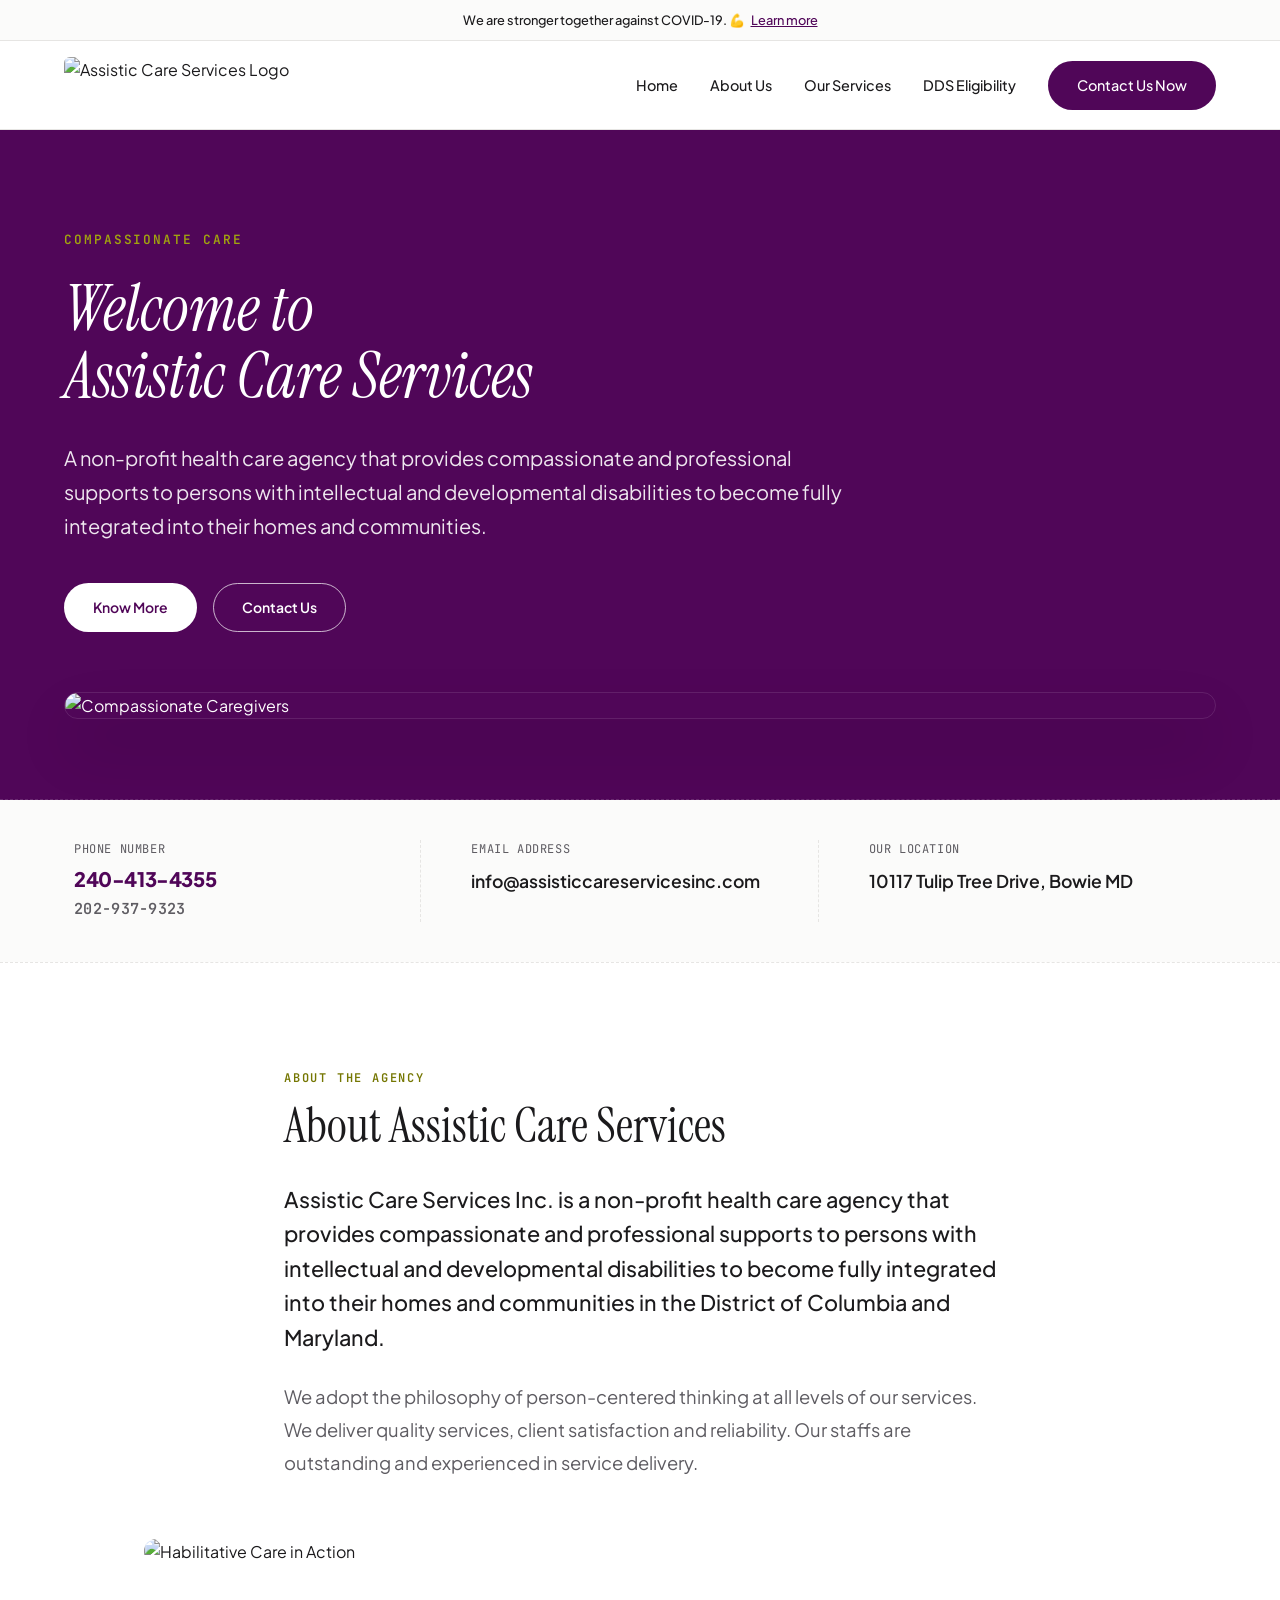
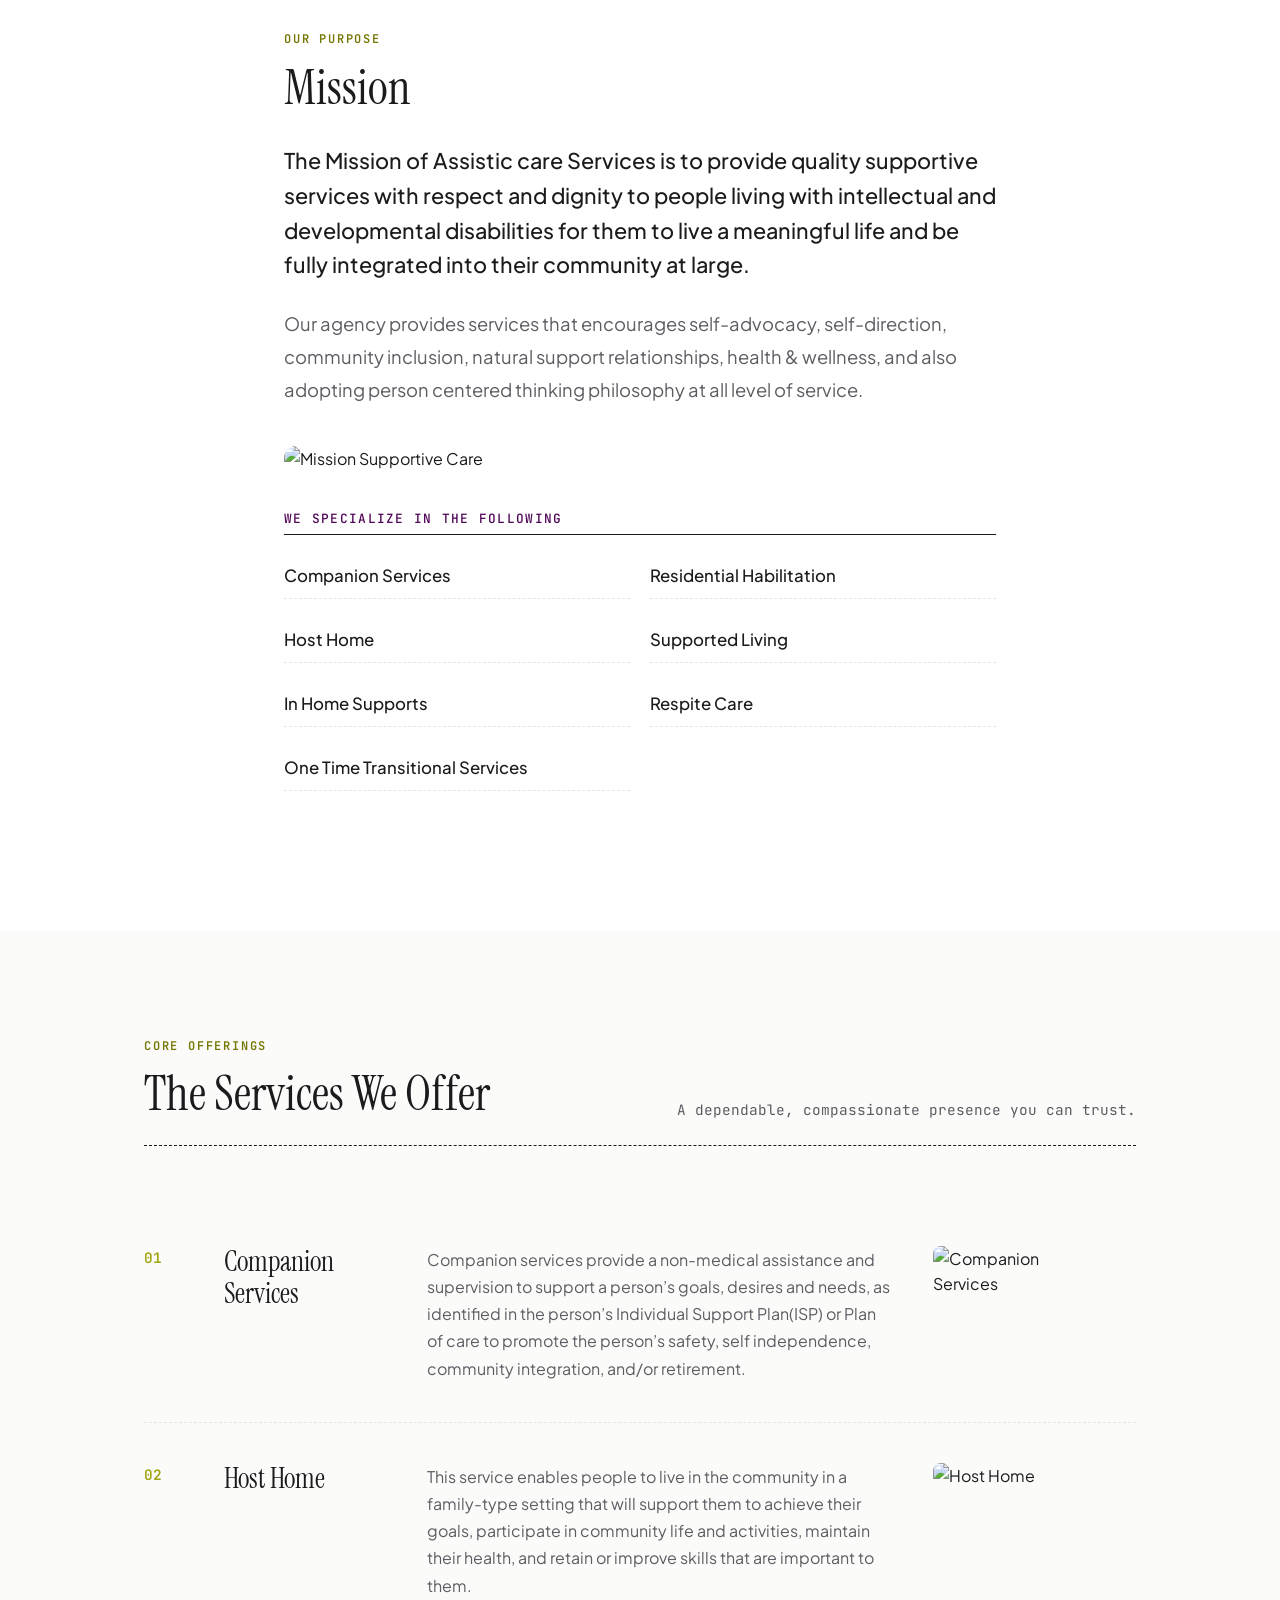
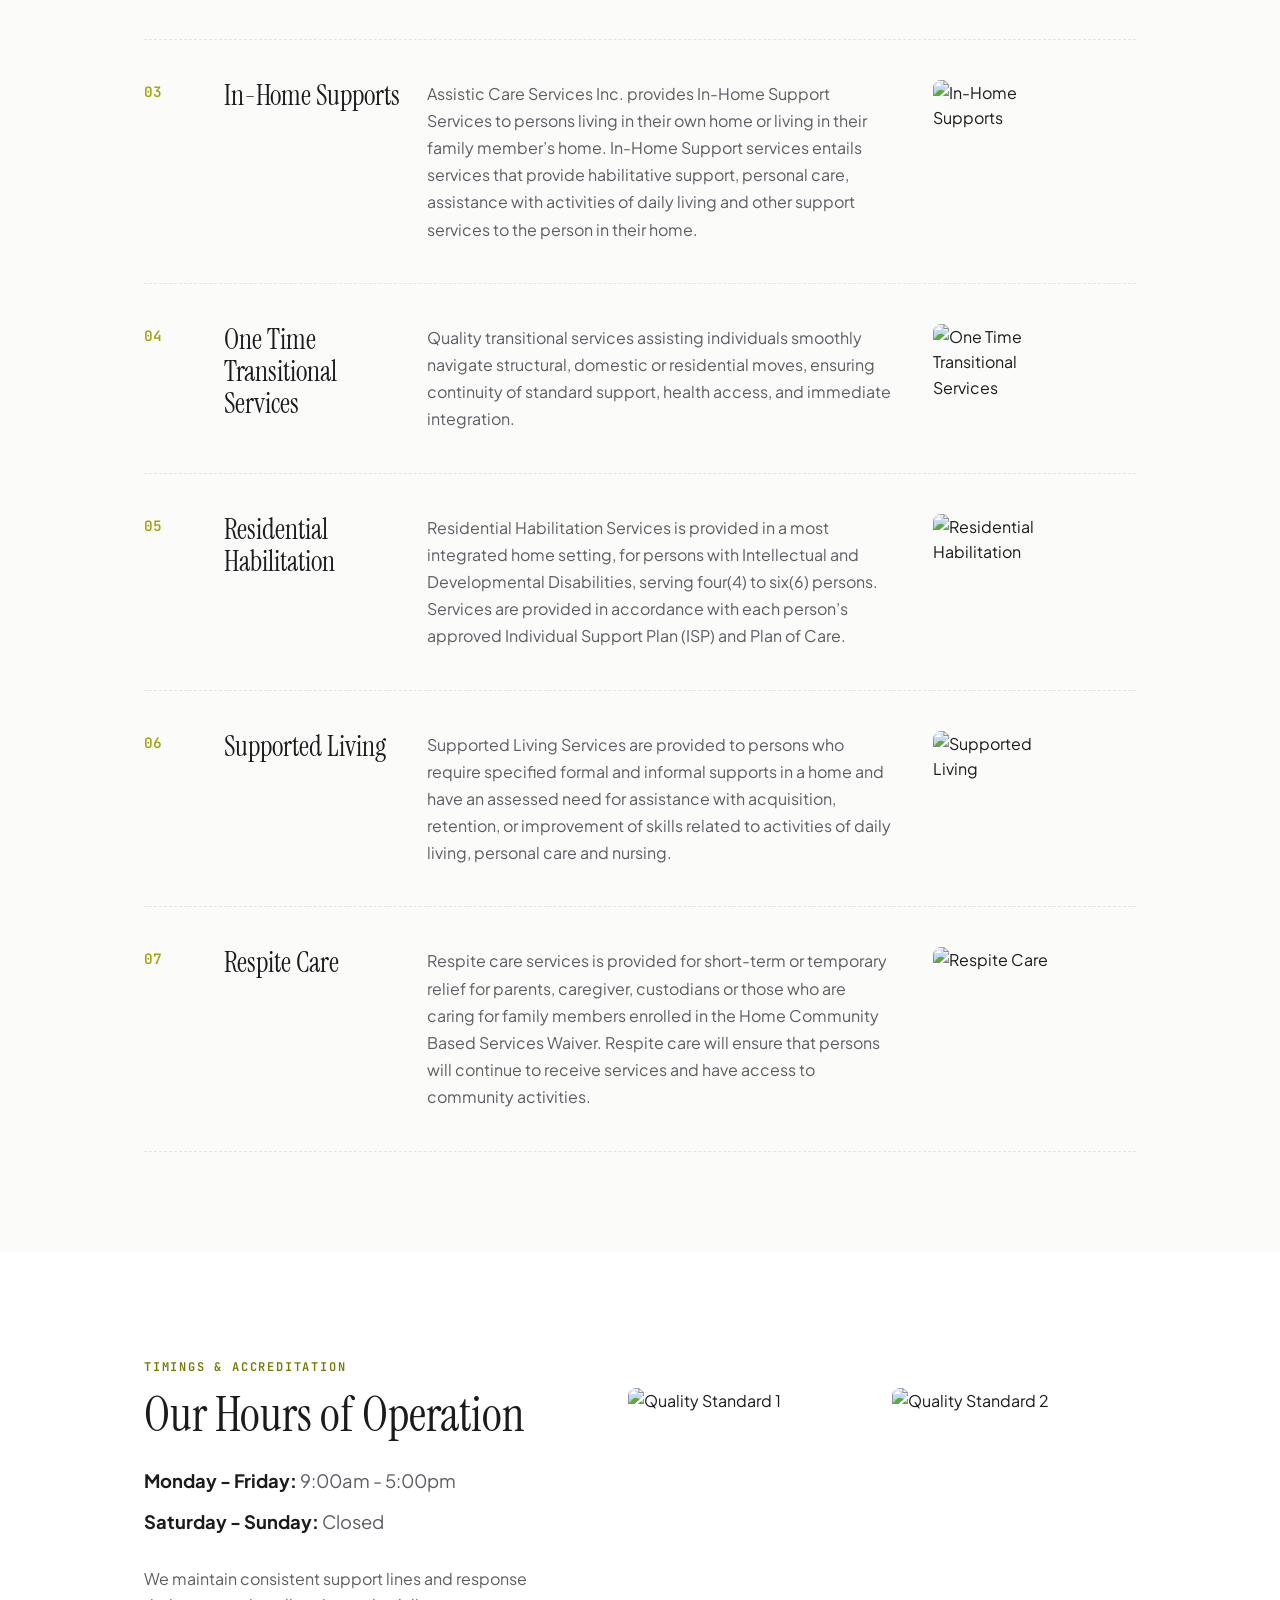
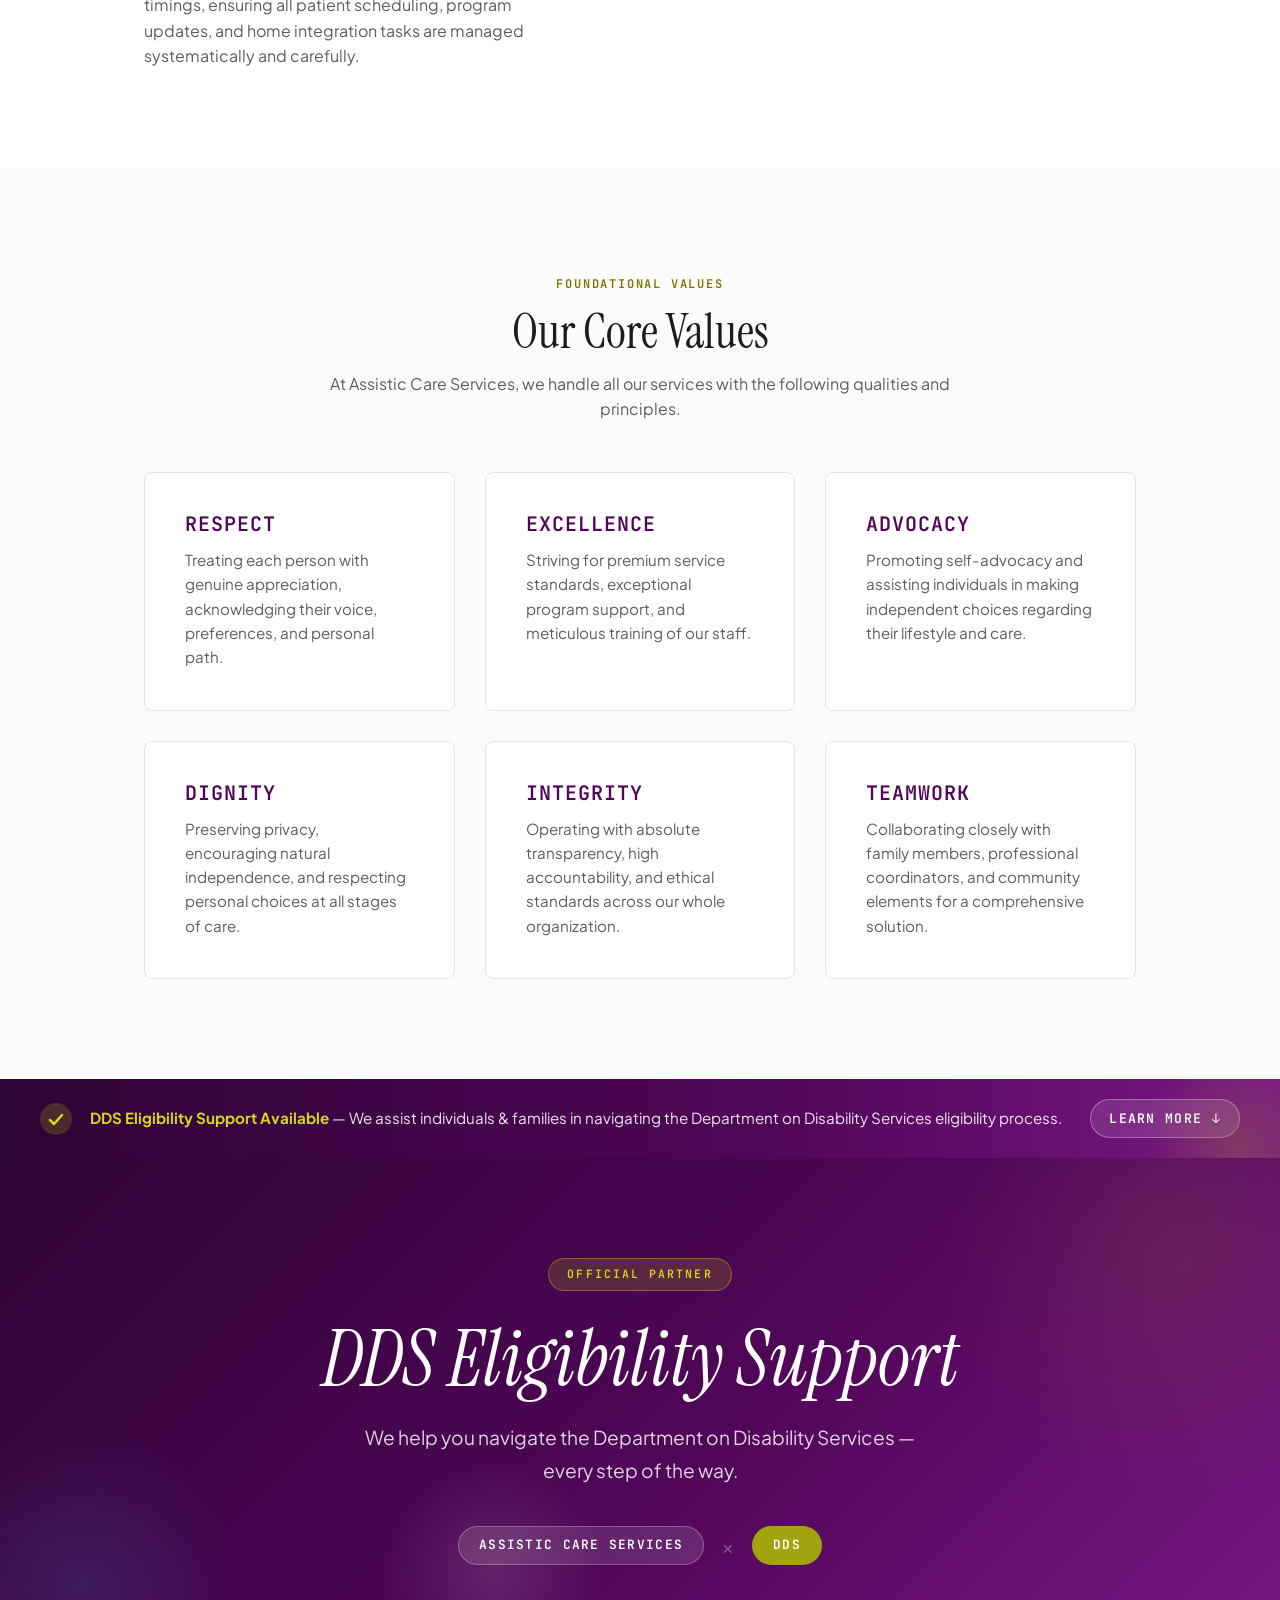
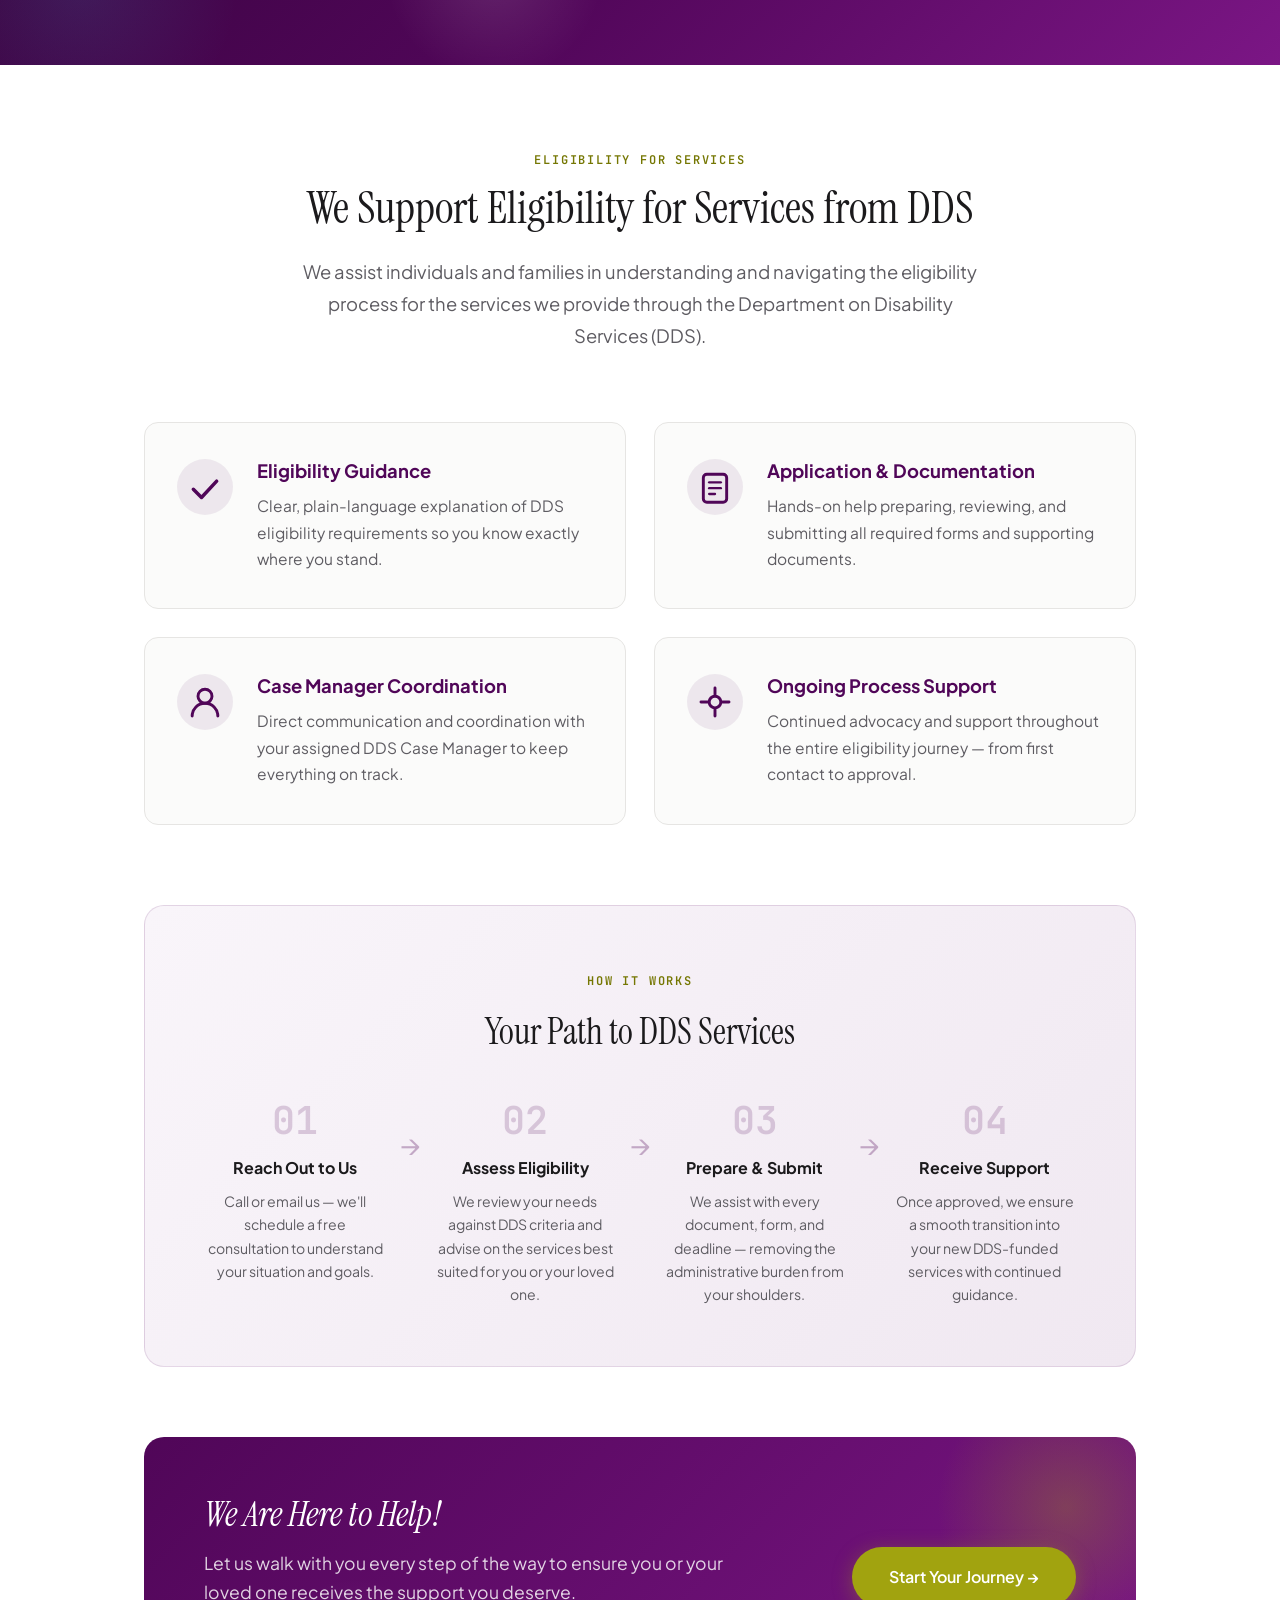
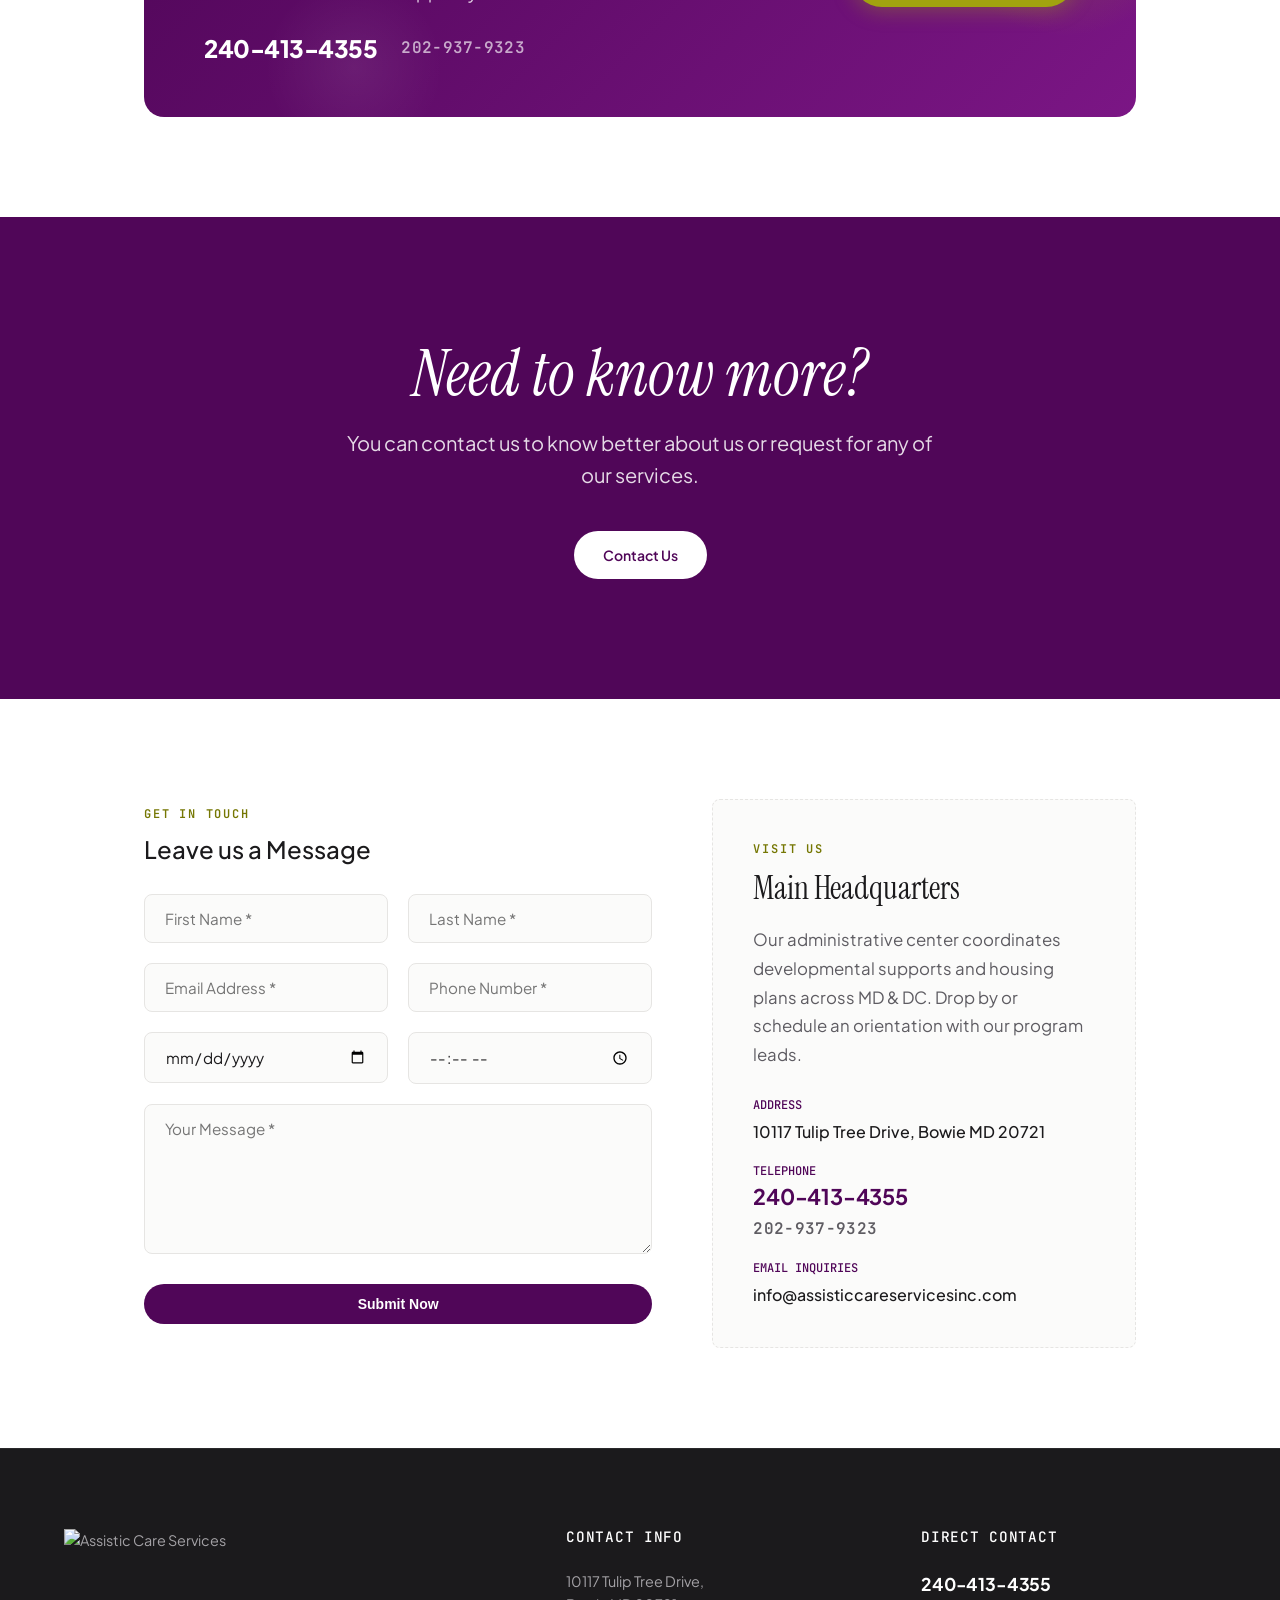
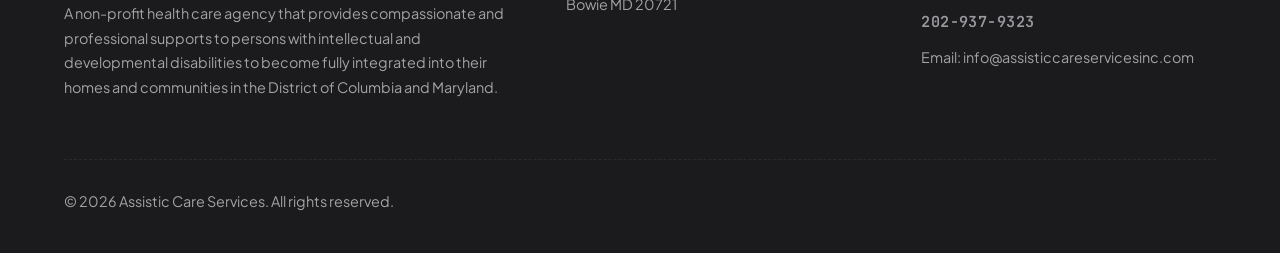
==== index.html @ f19c72f3 "feat: Add password-protected /messages inbox + contact form localStorage" ====
<!DOCTYPE html>
<html lang="en">

<head>
  <meta charset="utf-8">
  <title>Assistic Care Services</title>
  
  <!-- Stylesheets -->
  <link href="css/crescent.css?v=1.3" rel="stylesheet">
  
  <!-- Favicon -->
  <link rel="shortcut icon" href="images/favicon.png" type="image/x-icon">
  <link rel="icon" href="images/favicon.png" type="image/x-icon">
  
  <!-- Responsive -->
  <meta http-equiv="X-UA-Compatible" content="IE=edge">
  <meta name="viewport" content="width=device-width, initial-scale=1.0, maximum-scale=1.0, user-scalable=0">
</head>

<body>

  <div class="page-wrapper">
    
    <!-- Top COVID Bar -->
    <div class="covid-bar">
      We are stronger together against COVID-19. 💪 <a href="https://www.cdc.gov/coronavirus/2019-ncov/prevent-getting-sick/prevention.html" target="_blank" rel="noopener noreferrer">Learn more</a>
    </div>

    <!-- Main Header -->
    <header class="header-main">
      <div class="container-wide header-inner">
        <!-- Logo -->
        <div class="logo-container">
          <a href="index.html">
            <img src="images/logo-small.png" alt="Assistic Care Services Logo">
          </a>
        </div>

        <!-- Desktop Navigation -->
        <nav class="nav-links">
          <a href="#">Home</a>
          <a href="#about">About Us</a>
          <a href="#services">Our Services</a>
          <a href="#dds-eligibility">DDS Eligibility</a>
          <a href="#contact" class="btn-pill btn-pill-primary">Contact Us Now</a>
        </nav>

        <!-- Mobile Menu Toggle Button -->
        <div class="mobile-menu-toggle" id="mobile-menu-open">
          <span>&#9776;</span>
        </div>
      </div>
    </header>

    <!-- Mobile Navigation Overlay -->
    <div class="mobile-nav-overlay" id="mobile-nav-overlay">
      <div class="mobile-nav-close" id="mobile-menu-close">&times;</div>
      <nav class="mobile-nav-links">
        <a href="#" id="mobile-link-home">Home</a>
        <a href="#about" id="mobile-link-about">About Us</a>
        <a href="#services" id="mobile-link-services">Our Services</a>
        <a href="#dds-eligibility" id="mobile-link-dds">DDS Eligibility</a>
      </nav>
      <a href="#contact" class="btn-pill btn-pill-primary" id="mobile-link-contact" style="display: block; text-align: center;">Contact Us Now</a>
    </div>

    <!-- Hero Section -->
    <section class="hero-section">
      <div class="container-wide">
        <div class="hero-meta">
          <span>COMPASSIONATE CARE</span>
        </div>
        <h1 class="heading-editorial hero-title">
          Welcome to <br>Assistic Care Services
        </h1>
        <p class="hero-desc">
          A non-profit health care agency that provides compassionate and professional supports to persons with intellectual and developmental disabilities to become fully integrated into their homes and communities.
        </p>
        <div class="hero-actions">
          <a href="#about" class="btn-pill btn-pill-primary">Know More</a>
          <a href="#contact" class="btn-pill btn-pill-secondary">Contact Us</a>
        </div>
        
        <div class="hero-image-wrapper">
          <img src="images/main-slider/1.jpg" alt="Compassionate Caregivers">
        </div>
      </div>
    </section>

    <!-- Info Strip -->
    <section class="info-strip">
      <div class="container-wide">
        <div class="info-strip-grid">
          
          <div class="info-strip-item">
            <div class="info-strip-label">Phone Number</div>
            <div class="info-strip-value">
              <a href="tel:240-413-4355" class="phone-primary">240-413-4355</a>
              <a href="tel:202-937-9323" class="phone-secondary">202-937-9323</a>
            </div>
          </div>
          
          <div class="info-strip-item">
            <div class="info-strip-label">Email Address</div>
            <div class="info-strip-value" style="word-break: break-all;">
              <a href="mailto:info@assisticcareservicesinc.com">info@assisticcareservicesinc.com</a>
            </div>
          </div>
          
          <div class="info-strip-item">
            <div class="info-strip-label">Our Location</div>
            <div class="info-strip-value">
              <a href="https://google.com/maps/place/10117+Tulip+Tree+Dr,+Bowie,+MD+20721,+USA/@38.9153497,-76.834989,16.75z/data=!4m5!3m4!1s0x89b7c01b39960b59:0xef393e6b31272965!8m2!3d38.914853!4d-76.83345" target="_blank" rel="noopener noreferrer">10117 Tulip Tree Drive, Bowie MD</a>
            </div>
          </div>
          
        </div>
      </div>
    </section>

    <div class="dashed-line"></div>

    <!-- Editorial About Section -->
    <section id="about" class="section-padding">
      <div class="container-narrow">
        <div class="editorial-column">
          <span class="tag-mono">ABOUT THE AGENCY</span>
          <h2 class="heading-section" style="margin-bottom: 30px;">About Assistic Care Services</h2>
          <p class="lead">
            Assistic Care Services Inc. is a non-profit health care agency that provides compassionate and professional supports to persons with intellectual and developmental disabilities to become fully integrated into their homes and communities in the District of Columbia and Maryland.
          </p>
          <p>
            We adopt the philosophy of person-centered thinking at all levels of our services. We deliver quality services, client satisfaction and reliability. Our staffs are outstanding and experienced in service delivery.
          </p>
        </div>
      </div>
      
      <!-- Narrative Breakout Image -->
      <div class="container-medium">
        <div class="editorial-image-full">
          <img src="images/resource/care-1.jpg" alt="Habilitative Care in Action">
        </div>
      </div>

      <div class="container-narrow" style="margin-top: 60px;">
        <div class="editorial-column">
          <span class="tag-mono">OUR PURPOSE</span>
          <h2 class="heading-section" style="margin-bottom: 30px;">Mission</h2>
          <p class="lead">
            The Mission of Assistic care Services is to provide quality supportive services with respect and dignity to people living with intellectual and developmental disabilities for them to live a meaningful life and be fully integrated into their community at large.
          </p>
          <p>
            Our agency provides services that encourages self-advocacy, self-direction, community inclusion, natural support relationships, health & wellness, and also adopting person centered thinking philosophy at all level of service.
          </p>
          
          <!-- Secondary Narrative Image -->
          <div class="editorial-image-full" style="margin: 40px 0;">
            <img src="images/resource/mission.jpg" alt="Mission Supportive Care">
          </div>

          <!-- Specialties -->
          <div class="specialty-list-container">
            <h3 class="specialty-title">We specialize in the following</h3>
            <div class="specialty-grid">
              <div class="specialty-item">Companion Services</div>
              <div class="specialty-item">Residential Habilitation</div>
              <div class="specialty-item">Host Home</div>
              <div class="specialty-item">Supported Living</div>
              <div class="specialty-item">In Home Supports</div>
              <div class="specialty-item">Respite Care</div>
              <div class="specialty-item">One Time Transitional Services</div>
            </div>
          </div>
        </div>
      </div>
    </section>

    <!-- Services Section -->
    <section id="services" class="services-section">
      <div class="container-medium">
        <div class="section-header">
          <div class="section-header-left">
            <span class="tag-mono">Core Offerings</span>
            <h2 class="heading-section">The Services We Offer</h2>
          </div>
          <div style="font-family: var(--font-mono); font-size: 0.9rem; color: var(--color-text-muted);">
            A dependable, compassionate presence you can trust.
          </div>
        </div>

        <div class="services-list">
          
          <!-- Service 1 -->
          <div class="service-row">
            <div class="service-num">01</div>
            <div class="service-title-col">
              <h3>Companion Services</h3>
            </div>
            <div class="service-desc-col">
              Companion services provide a non-medical assistance and supervision to support a person’s goals, desires and needs, as identified in the person’s Individual Support Plan(ISP) or Plan of care to promote the person’s safety, self independence, community integration, and/or retirement.
            </div>
            <div class="service-image-col">
              <img src="images/resource/service-4.jpg" alt="Companion Services">
            </div>
          </div>

          <!-- Service 2 -->
          <div class="service-row">
            <div class="service-num">02</div>
            <div class="service-title-col">
              <h3>Host Home</h3>
            </div>
            <div class="service-desc-col">
              This service enables people to live in the community in a family-type setting that will support them to achieve their goals, participate in community life and activities, maintain their health, and retain or improve skills that are important to them.
            </div>
            <div class="service-image-col">
              <img src="images/resource/service-5.jpg" alt="Host Home">
            </div>
          </div>

          <!-- Service 3 -->
          <div class="service-row">
            <div class="service-num">03</div>
            <div class="service-title-col">
              <h3>In-Home Supports</h3>
            </div>
            <div class="service-desc-col">
              Assistic Care Services Inc. provides In-Home Support Services to persons living in their own home or living in their family member’s home. In-Home Support services entails services that provide habilitative support, personal care, assistance with activities of daily living and other support services to the person in their home.
            </div>
            <div class="service-image-col">
              <img src="images/resource/service-6.jpg" alt="In-Home Supports">
            </div>
          </div>

          <!-- Service 4 -->
          <div class="service-row">
            <div class="service-num">04</div>
            <div class="service-title-col">
              <h3>One Time Transitional Services</h3>
            </div>
            <div class="service-desc-col">
              Quality transitional services assisting individuals smoothly navigate structural, domestic or residential moves, ensuring continuity of standard support, health access, and immediate integration.
            </div>
            <div class="service-image-col">
              <img src="images/resource/service-7.jpg" alt="One Time Transitional Services">
            </div>
          </div>

          <!-- Service 5 -->
          <div class="service-row">
            <div class="service-num">05</div>
            <div class="service-title-col">
              <h3>Residential Habilitation</h3>
            </div>
            <div class="service-desc-col">
              Residential Habilitation Services is provided in a most integrated home setting, for persons with Intellectual and Developmental Disabilities, serving four(4) to six(6) persons. Services are provided in accordance with each person’s approved Individual Support Plan (ISP) and Plan of Care.
            </div>
            <div class="service-image-col">
              <img src="images/resource/service-8.jpg" alt="Residential Habilitation">
            </div>
          </div>

          <!-- Service 6 -->
          <div class="service-row">
            <div class="service-num">06</div>
            <div class="service-title-col">
              <h3>Supported Living</h3>
            </div>
            <div class="service-desc-col">
              Supported Living Services are provided to persons who require specified formal and informal supports in a home and have an assessed need for assistance with acquisition, retention, or improvement of skills related to activities of daily living, personal care and nursing.
            </div>
            <div class="service-image-col">
              <img src="images/resource/service-9.jpg" alt="Supported Living">
            </div>
          </div>

          <!-- Service 7 -->
          <div class="service-row">
            <div class="service-num">07</div>
            <div class="service-title-col">
              <h3>Respite Care</h3>
            </div>
            <div class="service-desc-col">
              Respite care services is provided for short-term or temporary relief for parents, caregiver, custodians or those who are caring for family members enrolled in the Home Community Based Services Waiver. Respite care will ensure that persons will continue to receive services and have access to community activities.
            </div>
            <div class="service-image-col">
              <img src="images/resource/service-10.jpg" alt="Respite Care">
            </div>
          </div>

        </div>
      </div>
    </section>

    <!-- Operation Hours Section -->
    <section class="hours-section">
      <div class="container-medium">
        <div class="hours-grid">
          <div class="hours-content">
            <span class="tag-mono">TIMINGS & ACCREDITATION</span>
            <h2 class="heading-section">Our Hours of Operation</h2>
            <div class="hours-details">
              <p style="margin-bottom: 12px;"><strong>Monday - Friday:</strong> 9:00am - 5:00pm</p>
              <p><strong>Saturday - Sunday:</strong> Closed</p>
            </div>
            <p style="color: var(--color-text-muted);">
              We maintain consistent support lines and response timings, ensuring all patient scheduling, program updates, and home integration tasks are managed systematically and carefully.
            </p>
          </div>
          
          <div class="hours-gallery">
            <img src="images/resource/quality-1.jpg" alt="Quality Standard 1">
            <img src="images/resource/quality-2.jpg" alt="Quality Standard 2">
          </div>
        </div>
      </div>
    </section>

    <!-- Core Values Section -->
    <section class="values-section">
      <div class="container-medium">
        <div style="text-align: center; max-width: 700px; margin: 0 auto 50px auto;">
          <span class="tag-mono">FOUNDATIONAL VALUES</span>
          <h2 class="heading-section">Our Core Values</h2>
          <p style="color: var(--color-text-muted); margin-top: 12px;">
            At Assistic Care Services, we handle all our services with the following qualities and principles.
          </p>
        </div>

        <div class="values-grid">
          <div class="value-card">
            <h3>RESPECT</h3>
            <p style="font-size: 0.95rem; color: var(--color-text-muted); margin-top: 8px;">Treating each person with genuine appreciation, acknowledging their voice, preferences, and personal path.</p>
          </div>
          <div class="value-card">
            <h3>EXCELLENCE</h3>
            <p style="font-size: 0.95rem; color: var(--color-text-muted); margin-top: 8px;">Striving for premium service standards, exceptional program support, and meticulous training of our staff.</p>
          </div>
          <div class="value-card">
            <h3>ADVOCACY</h3>
            <p style="font-size: 0.95rem; color: var(--color-text-muted); margin-top: 8px;">Promoting self-advocacy and assisting individuals in making independent choices regarding their lifestyle and care.</p>
          </div>
          <div class="value-card">
            <h3>DIGNITY</h3>
            <p style="font-size: 0.95rem; color: var(--color-text-muted); margin-top: 8px;">Preserving privacy, encouraging natural independence, and respecting personal choices at all stages of care.</p>
          </div>
          <div class="value-card">
            <h3>INTEGRITY</h3>
            <p style="font-size: 0.95rem; color: var(--color-text-muted); margin-top: 8px;">Operating with absolute transparency, high accountability, and ethical standards across our whole organization.</p>
          </div>
          <div class="value-card">
            <h3>TEAMWORK</h3>
            <p style="font-size: 0.95rem; color: var(--color-text-muted); margin-top: 8px;">Collaborating closely with family members, professional coordinators, and community elements for a comprehensive solution.</p>
          </div>
        </div>
      </div>
    </section>

    <!-- DDS Announcement Bar -->
    <div class="dds-announce-bar">
      <div class="dds-announce-inner">
        <div class="dds-announce-icon">
          <svg viewBox="0 0 32 32" fill="none" xmlns="http://www.w3.org/2000/svg">
            <circle cx="16" cy="16" r="16" fill="rgba(161,163,15,0.25)"/>
            <path d="M10 17l4 4 8-9" stroke="#d5d71a" stroke-width="2.5" stroke-linecap="round" stroke-linejoin="round"/>
          </svg>
        </div>
        <p class="dds-announce-text">
          <strong>DDS Eligibility Support Available</strong> — We assist individuals &amp; families in navigating the Department on Disability Services eligibility process.
        </p>
        <a href="#dds-eligibility" class="dds-announce-cta">Learn More &darr;</a>
      </div>
    </div>

    <!-- DDS Eligibility Section -->
    <section id="dds-eligibility" class="dds-section">
      <!-- Overture Banner -->
      <div class="dds-banner">
        <div class="dds-banner-inner">
          <div class="dds-banner-badge">Official Partner</div>
          <h2 class="dds-banner-heading">DDS Eligibility Support</h2>
          <p class="dds-banner-sub">We help you navigate the Department on Disability Services — every step of the way.</p>
          <div class="dds-banner-logo-row">
            <span class="dds-org-chip">Assistic Care Services</span>
            <span class="dds-divider-x">×</span>
            <span class="dds-org-chip dds-org-chip-accent">DDS</span>
          </div>
        </div>
        <!-- Floating decorative circles -->
        <div class="dds-blob dds-blob-1"></div>
        <div class="dds-blob dds-blob-2"></div>
        <div class="dds-blob dds-blob-3"></div>
      </div>

      <!-- Main Content -->
      <div class="dds-body">
        <div class="container-medium">

          <!-- Section intro -->
          <div class="dds-intro">
            <span class="tag-mono">ELIGIBILITY FOR SERVICES</span>
            <h3 class="dds-intro-heading">We Support Eligibility for Services from DDS</h3>
            <p class="dds-intro-text">
              We assist individuals and families in understanding and navigating the eligibility process
              for the services we provide through the Department on Disability Services (DDS).
            </p>
          </div>

          <!-- Support pillars -->
          <div class="dds-pillars">
            <div class="dds-pillar" id="dds-pillar-1">
              <div class="dds-pillar-icon-wrap">
                <svg class="dds-pillar-icon" viewBox="0 0 48 48" fill="none" xmlns="http://www.w3.org/2000/svg">
                  <circle cx="24" cy="24" r="24" fill="rgba(80,6,88,0.08)"/>
                  <path d="M14 26l7 7 13-14" stroke="#500658" stroke-width="3" stroke-linecap="round" stroke-linejoin="round"/>
                </svg>
              </div>
              <div class="dds-pillar-content">
                <h4>Eligibility Guidance</h4>
                <p>Clear, plain-language explanation of DDS eligibility requirements so you know exactly where you stand.</p>
              </div>
            </div>

            <div class="dds-pillar" id="dds-pillar-2">
              <div class="dds-pillar-icon-wrap">
                <svg class="dds-pillar-icon" viewBox="0 0 48 48" fill="none" xmlns="http://www.w3.org/2000/svg">
                  <circle cx="24" cy="24" r="24" fill="rgba(80,6,88,0.08)"/>
                  <rect x="14" y="13" width="20" height="24" rx="3" stroke="#500658" stroke-width="2.5"/>
                  <line x1="19" y1="20" x2="29" y2="20" stroke="#500658" stroke-width="2" stroke-linecap="round"/>
                  <line x1="19" y1="25" x2="29" y2="25" stroke="#500658" stroke-width="2" stroke-linecap="round"/>
                  <line x1="19" y1="30" x2="24" y2="30" stroke="#500658" stroke-width="2" stroke-linecap="round"/>
                </svg>
              </div>
              <div class="dds-pillar-content">
                <h4>Application &amp; Documentation</h4>
                <p>Hands-on help preparing, reviewing, and submitting all required forms and supporting documents.</p>
              </div>
            </div>

            <div class="dds-pillar" id="dds-pillar-3">
              <div class="dds-pillar-icon-wrap">
                <svg class="dds-pillar-icon" viewBox="0 0 48 48" fill="none" xmlns="http://www.w3.org/2000/svg">
                  <circle cx="24" cy="24" r="24" fill="rgba(80,6,88,0.08)"/>
                  <circle cx="24" cy="19" r="6" stroke="#500658" stroke-width="2.5"/>
                  <path d="M13 36c0-6.075 4.925-11 11-11s11 4.925 11 11" stroke="#500658" stroke-width="2.5" stroke-linecap="round"/>
                </svg>
              </div>
              <div class="dds-pillar-content">
                <h4>Case Manager Coordination</h4>
                <p>Direct communication and coordination with your assigned DDS Case Manager to keep everything on track.</p>
              </div>
            </div>

            <div class="dds-pillar" id="dds-pillar-4">
              <div class="dds-pillar-icon-wrap">
                <svg class="dds-pillar-icon" viewBox="0 0 48 48" fill="none" xmlns="http://www.w3.org/2000/svg">
                  <circle cx="24" cy="24" r="24" fill="rgba(80,6,88,0.08)"/>
                  <path d="M24 12v6M24 30v6M12 24h6M30 24h6" stroke="#500658" stroke-width="2.5" stroke-linecap="round"/>
                  <circle cx="24" cy="24" r="5" stroke="#500658" stroke-width="2.5"/>
                </svg>
              </div>
              <div class="dds-pillar-content">
                <h4>Ongoing Process Support</h4>
                <p>Continued advocacy and support throughout the entire eligibility journey — from first contact to approval.</p>
              </div>
            </div>
          </div>

          <!-- Process Timeline -->
          <div class="dds-process">
            <div class="dds-process-header">
              <span class="tag-mono">HOW IT WORKS</span>
              <h3>Your Path to DDS Services</h3>
            </div>
            <div class="dds-steps">
              <div class="dds-step">
                <div class="dds-step-num">01</div>
                <div class="dds-step-body">
                  <h5>Reach Out to Us</h5>
                  <p>Call or email us — we'll schedule a free consultation to understand your situation and goals.</p>
                </div>
              </div>
              <div class="dds-step-arrow">&#8594;</div>
              <div class="dds-step">
                <div class="dds-step-num">02</div>
                <div class="dds-step-body">
                  <h5>Assess Eligibility</h5>
                  <p>We review your needs against DDS criteria and advise on the services best suited for you or your loved one.</p>
                </div>
              </div>
              <div class="dds-step-arrow">&#8594;</div>
              <div class="dds-step">
                <div class="dds-step-num">03</div>
                <div class="dds-step-body">
                  <h5>Prepare &amp; Submit</h5>
                  <p>We assist with every document, form, and deadline — removing the administrative burden from your shoulders.</p>
                </div>
              </div>
              <div class="dds-step-arrow">&#8594;</div>
              <div class="dds-step">
                <div class="dds-step-num">04</div>
                <div class="dds-step-body">
                  <h5>Receive Support</h5>
                  <p>Once approved, we ensure a smooth transition into your new DDS-funded services with continued guidance.</p>
                </div>
              </div>
            </div>
          </div>

          <!-- Help CTA card -->
          <div class="dds-help-card">
            <div class="dds-help-text">
              <h3>We Are Here to Help!</h3>
              <p>Let us walk with you every step of the way to ensure you or your loved one receives the support you deserve.</p>
              <div class="dds-help-phones">
                <a href="tel:240-413-4355" class="dds-phone-primary">240-413-4355</a>
                <a href="tel:202-937-9323" class="dds-phone-secondary">202-937-9323</a>
              </div>
            </div>
            <a href="#contact" class="btn-pill dds-help-btn">Start Your Journey &rarr;</a>
          </div>

        </div>
      </div>
    </section>

    <!-- Call to Action Section -->
    <section class="cta-section" style="background-image: linear-gradient(rgba(80, 6, 88, 0.92), rgba(80, 6, 88, 0.92)), url(images/background/1.png); background-size: cover; background-position: center;">
      <div class="container-narrow">
        <h2>Need to know more?</h2>
        <p>You can contact us to know better about us or request for any of our services.</p>
        <a href="#contact" class="btn-pill">Contact Us</a>
      </div>
    </section>

    <!-- Contact Form Section -->
    <section id="contact" class="contact-section">
      <div class="container-medium">
        <div class="contact-grid">
          
          <div class="contact-form-wrapper">
            <span class="tag-mono">GET IN TOUCH</span>
            <h2>Leave us a Message</h2>
            
            <!-- Success Banner -->
            <div id="form-success" style="display:none; background: linear-gradient(135deg,#500658,#7b1685); color:#fff; border-radius:12px; padding:28px 32px; margin-bottom:28px; text-align:center;">
              <div style="font-size:2rem; margin-bottom:8px;">✓</div>
              <h4 style="font-family:var(--font-serif); font-size:1.4rem; font-weight:400; margin-bottom:6px; color:#fff;">Message Received!</h4>
              <p style="color:rgba(255,255,255,0.85); font-size:0.95rem;">Thank you for reaching out. We'll be in touch with you shortly.</p>
            </div>

            <form id="contact-form" method="post" action="">
              <div class="form-row">
                <div class="form-group">
                  <input type="text" id="cf-firstname" name="firstname" placeholder="First Name *" required>
                </div>
                <div class="form-group">
                  <input type="text" id="cf-lastname" name="lastname" placeholder="Last Name *" required>
                </div>
              </div>
              
              <div class="form-row">
                <div class="form-group">
                  <input type="email" id="cf-email" name="email" placeholder="Email Address *" required>
                </div>
                <div class="form-group">
                  <input type="tel" id="cf-phone" name="phone" placeholder="Phone Number *" required>
                </div>
              </div>
              
              <div class="form-row">
                <div class="form-group">
                  <input type="date" id="cf-date" name="date" required>
                </div>
                <div class="form-group">
                  <input type="time" id="cf-time" name="time" required>
                </div>
              </div>
              
              <div class="form-row">
                <div class="form-group full-width">
                  <textarea id="cf-message" name="message" placeholder="Your Message *" required></textarea>
                </div>
              </div>
              
              <div style="margin-top: 30px;">
                <button type="submit" id="cf-submit" class="btn-pill btn-pill-primary" style="width: 100%; border: none;">Submit Now</button>
              </div>
            </form>
          </div>

          <div class="contact-info-sidebar">
            <span class="tag-mono">VISIT US</span>
            <h3 class="heading-section" style="font-size: 2rem; margin-bottom: 20px;">Main Headquarters</h3>
            <p style="color: var(--color-text-muted); font-size: 1.05rem; line-height: 1.7; margin-bottom: 30px;">
              Our administrative center coordinates developmental supports and housing plans across MD & DC. Drop by or schedule an orientation with our program leads.
            </p>
            
            <div style="margin-bottom: 20px;">
              <h4 style="font-family: var(--font-mono); font-size: 0.75rem; text-transform: uppercase; color: var(--color-primary); margin-bottom: 6px;">ADDRESS</h4>
              <p style="font-weight: 500;">
                <a href="https://google.com/maps/place/10117+Tulip+Tree+Dr,+Bowie,+MD+20721,+USA/@38.9153497,-76.834989,16.75z/data=!4m5!3m4!1s0x89b7c01b39960b59:0xef393e6b31272965!8m2!3d38.914853!4d-76.83345" target="_blank" rel="noopener noreferrer">10117 Tulip Tree Drive, Bowie MD 20721</a>
              </p>
            </div>
            
            <div style="margin-bottom: 20px;">
              <h4 style="font-family: var(--font-mono); font-size: 0.75rem; text-transform: uppercase; color: var(--color-primary); margin-bottom: 6px;">TELEPHONE</h4>
              <p style="margin-bottom: 4px;">
                <a href="tel:240-413-4355" class="phone-primary sidebar-phone-primary">240-413-4355</a>
              </p>
              <p>
                <a href="tel:202-937-9323" class="phone-secondary sidebar-phone-secondary">202-937-9323</a>
              </p>
            </div>
            
            <div>
              <h4 style="font-family: var(--font-mono); font-size: 0.75rem; text-transform: uppercase; color: var(--color-primary); margin-bottom: 6px;">EMAIL INQUIRIES</h4>
              <p style="font-weight: 500; word-break: break-all;">
                <a href="mailto:info@assisticcareservicesinc.com">info@assisticcareservicesinc.com</a>
              </p>
            </div>
          </div>

        </div>
      </div>
    </section>

    <!-- Footer -->
    <footer class="footer-main">
      <div class="container-wide">
        <div class="footer-grid">
          
          <div class="footer-brand">
            <img src="images/footer-logo.png" alt="Assistic Care Services">
            <p>
              A non-profit health care agency that provides compassionate and professional supports to persons with intellectual and developmental disabilities to become fully integrated into their homes and communities in the District of Columbia and Maryland.
            </p>
          </div>
          
          <div class="footer-col">
            <h3>Contact Info</h3>
            <ul>
              <li>
                <a href="https://google.com/maps/place/10117+Tulip+Tree+Dr,+Bowie,+MD+20721,+USA/@38.9153497,-76.834989,16.75z/data=!4m5!3m4!1s0x89b7c01b39960b59:0xef393e6b31272965!8m2!3d38.914853!4d-76.83345" target="_blank" rel="noopener noreferrer">
                  10117 Tulip Tree Drive,<br>Bowie MD 20721
                </a>
              </li>
            </ul>
          </div>
          
          <div class="footer-col">
            <h3>Direct Contact</h3>
            <ul>
              <li class="footer-phone-primary-row">
                <a href="tel:240-413-4355" class="footer-phone-primary">240-413-4355</a>
              </li>
              <li class="footer-phone-secondary-row">
                <a href="tel:202-937-9323" class="footer-phone-secondary">202-937-9323</a>
              </li>
              <li style="word-break: break-all;">Email: <a href="mailto:info@assisticcareservicesinc.com">info@assisticcareservicesinc.com</a></li>
            </ul>
          </div>

        </div>
        
        <div class="footer-bottom">
          <div>&copy; 2026 Assistic Care Services. All rights reserved.</div>
        </div>
      </div>
    </footer>

  </div>

  <!-- Vanilla JS Interactive Features -->
  <script>
    // Mobile menu toggle
    const mobileMenuOpenBtn = document.getElementById('mobile-menu-open');
    const mobileMenuCloseBtn = document.getElementById('mobile-menu-close');
    const mobileOverlay = document.getElementById('mobile-nav-overlay');
    
    const toggleOverlay = () => {
      mobileOverlay.classList.toggle('active');
      document.body.style.overflow = mobileOverlay.classList.contains('active') ? 'hidden' : '';
    };

    mobileMenuOpenBtn.addEventListener('click', toggleOverlay);
    mobileMenuCloseBtn.addEventListener('click', toggleOverlay);

    // Close mobile menu on clicking any navigation link
    const mobileLinks = [
      'mobile-link-home',
      'mobile-link-about',
      'mobile-link-services',
      'mobile-link-dds',
      'mobile-link-contact'
    ];

    mobileLinks.forEach(id => {
      const el = document.getElementById(id);
      if (el) {
        el.addEventListener('click', () => {
          mobileOverlay.classList.remove('active');
          document.body.style.overflow = '';
        });
      }
    });

    // ---- Contact Form: Save to localStorage ----
    const contactForm = document.getElementById('contact-form');
    const formSuccess = document.getElementById('form-success');

    if (contactForm) {
      contactForm.addEventListener('submit', function(e) {
        e.preventDefault();

        const entry = {
          id: Date.now(),
          timestamp: new Date().toISOString(),
          firstname: document.getElementById('cf-firstname').value.trim(),
          lastname:  document.getElementById('cf-lastname').value.trim(),
          email:     document.getElementById('cf-email').value.trim(),
          phone:     document.getElementById('cf-phone').value.trim(),
          date:      document.getElementById('cf-date').value,
          time:      document.getElementById('cf-time').value,
          message:   document.getElementById('cf-message').value.trim()
        };

        // Load existing messages, append, save back
        const existing = JSON.parse(localStorage.getItem('assistic_messages') || '[]');
        existing.unshift(entry); // newest first
        localStorage.setItem('assistic_messages', JSON.stringify(existing));

        // Show success, hide form
        contactForm.style.display = 'none';
        formSuccess.style.display = 'block';
        contactForm.reset();
      });
    }
  </script>
</body>
</html>
---- css/crescent.css ----
@import url('https://fonts.googleapis.com/css2?family=Instrument+Serif:ital@0;1&family=Plus+Jakarta+Sans:wght@300;400;500;600;700;800&family=JetBrains+Mono:wght@400;500;600&display=swap');

/* --- DESIGN SYSTEM --- */
:root {
  --color-primary: #500658; /* Deep Purple */
  --color-accent: #a1a30f;  /* Lime Green */
  --color-secondary: #44bce2; /* Sky Blue */
  --color-text-dark: #1b1a1c;
  --color-text-muted: #5e5c62;
  --color-bg-light: #fbfbfa;
  --color-bg-white: #ffffff;
  --color-border: #e6e5e3;
  --color-border-dark: #1b1a1c;
  
  --font-serif: 'Instrument Serif', 'Lora', Georgia, serif;
  --font-sans: 'Plus Jakarta Sans', system-ui, -apple-system, sans-serif;
  --font-mono: 'JetBrains Mono', monospace;
  
  --container-width-narrow: 760px;
  --container-width-medium: 1040px;
  --container-width-wide: 1200px;
}

/* --- GENERAL RESET --- */
* {
  box-sizing: border-box;
  margin: 0;
  padding: 0;
}

html {
  scroll-behavior: smooth;
  -webkit-font-smoothing: antialiased;
}

body {
  font-family: var(--font-sans);
  background-color: var(--color-bg-white);
  color: var(--color-text-dark);
  line-height: 1.6;
  font-size: 16px;
  overflow-x: hidden;
}

a {
  color: inherit;
  text-decoration: none;
  transition: all 0.2s ease;
}

img {
  max-width: 100%;
  height: auto;
  display: block;
}

ul {
  list-style: none;
}

/* --- UTILITIES & LAYOUTS --- */
.container-narrow {
  max-width: var(--container-width-narrow);
  margin: 0 auto;
  padding: 0 24px;
}

.container-medium {
  max-width: var(--container-width-medium);
  margin: 0 auto;
  padding: 0 24px;
}

.container-wide {
  max-width: var(--container-width-wide);
  margin: 0 auto;
  padding: 0 24px;
}

.section-padding {
  padding: 100px 0;
}

.dashed-line {
  border-top: 1px dashed var(--color-border);
  width: 100%;
  margin: 0;
}

.dashed-line-dark {
  border-top: 1px dashed var(--color-border-dark);
  width: 100%;
  margin: 0;
}

.tag-mono {
  font-family: var(--font-mono);
  font-size: 0.75rem;
  text-transform: uppercase;
  letter-spacing: 0.15em;
  color: #757703; /* Deeper accessible olive green for light backgrounds */
  font-weight: 600;
  display: inline-block;
  margin-bottom: 12px;
}

.btn-pill {
  display: inline-flex;
  align-items: center;
  justify-content: center;
  padding: 12px 28px;
  border-radius: 9999px;
  font-weight: 600;
  font-size: 0.875rem;
  transition: all 0.3s cubic-bezier(0.16, 1, 0.3, 1);
  cursor: pointer;
  border: 1px solid transparent;
}

.btn-pill-primary {
  background-color: var(--color-primary) !important;
  color: var(--color-bg-white) !important;
}

.btn-pill-primary:hover {
  background-color: var(--color-text-dark) !important;
  color: var(--color-bg-white) !important;
  transform: translateY(-2px);
  box-shadow: 0 4px 12px rgba(0, 0, 0, 0.08);
}

.btn-pill-secondary {
  background-color: transparent !important;
  border: 1px solid var(--color-border-dark) !important;
  color: var(--color-text-dark) !important;
}

.btn-pill-secondary:hover {
  background-color: var(--color-text-dark) !important;
  color: var(--color-bg-white) !important;
  transform: translateY(-2px);
}

.btn-pill-accent {
  background-color: var(--color-accent);
  color: var(--color-bg-white);
}

.btn-pill-accent:hover {
  opacity: 0.9;
  transform: translateY(-2px);
}

/* --- TYPOGRAPHY --- */
h1, h2, h3, h4 {
  font-weight: 500;
  line-height: 1.15;
  color: var(--color-text-dark);
}

.heading-editorial {
  font-family: var(--font-serif);
  font-size: 4rem;
  font-style: italic;
  line-height: 1.05;
}

.heading-section {
  font-family: var(--font-serif);
  font-size: 3rem;
  line-height: 1.1;
  font-weight: 400;
}

@media (max-width: 768px) {
  .heading-editorial {
    font-size: 2.75rem;
  }
  .heading-section {
    font-size: 2.25rem;
  }
}

/* --- HEADER TOP COVID BAR --- */
.covid-bar {
  background-color: var(--color-bg-light);
  border-bottom: 1px solid var(--color-border);
  padding: 10px 0;
  text-align: center;
  font-size: 0.8rem;
  font-weight: 500;
}

.covid-bar a {
  color: var(--color-primary);
  text-decoration: underline;
  margin-left: 4px;
}

/* --- MAIN HEADER --- */
.header-main {
  position: sticky;
  top: 0;
  z-index: 100;
  background-color: rgba(255, 255, 255, 0.95);
  backdrop-filter: blur(8px);
  border-bottom: 1px solid var(--color-border);
  padding: 16px 0;
  transition: all 0.3s ease;
}

.header-inner {
  display: flex;
  align-items: center;
  justify-content: space-between;
}

.logo-container img {
  height: 56px;
  width: auto;
  border-radius: 6px;
}

.nav-links {
  display: flex;
  gap: 32px;
  align-items: center;
}

.nav-links a {
  font-size: 0.9rem;
  font-weight: 500;
  color: var(--color-text-dark);
}

.nav-links a.btn-pill-primary {
  color: var(--color-bg-white) !important;
}

.nav-links a:hover {
  color: var(--color-primary);
}

.nav-links a.btn-pill-primary:hover {
  color: var(--color-bg-white) !important;
}

.mobile-menu-toggle {
  display: none;
  font-size: 1.5rem;
  cursor: pointer;
}

@media (max-width: 768px) {
  .nav-links {
    display: none; /* simple responsive toggle in production */
  }
  .mobile-menu-toggle {
    display: block;
  }
}

/* --- HERO SECTION --- */
.hero-section {
  padding: 100px 0 80px 0;
  background-color: var(--color-primary);
  color: var(--color-bg-white);
  border-bottom: 1px dashed rgba(255, 255, 255, 0.15);
}

.hero-meta {
  font-family: var(--font-mono);
  font-size: 0.8rem;
  text-transform: uppercase;
  letter-spacing: 0.15em;
  color: var(--color-accent);
  font-weight: 600;
  margin-bottom: 24px;
}

.hero-title {
  margin-bottom: 32px;
  max-width: 900px;
  color: var(--color-bg-white);
}

.hero-desc {
  font-size: 1.25rem;
  color: rgba(255, 255, 255, 0.9);
  line-height: 1.7;
  max-width: 780px;
  margin-bottom: 40px;
}

.hero-actions {
  display: flex;
  gap: 16px;
  margin-bottom: 60px;
}

.hero-actions .btn-pill-primary {
  background-color: var(--color-bg-white) !important;
  color: var(--color-primary) !important;
}

.hero-actions .btn-pill-primary:hover {
  background-color: var(--color-accent) !important;
  color: var(--color-bg-white) !important;
  transform: translateY(-2px);
  box-shadow: 0 6px 20px rgba(0, 0, 0, 0.15);
}

.hero-actions .btn-pill-secondary {
  background-color: transparent !important;
  border-color: rgba(255, 255, 255, 0.7) !important;
  color: var(--color-bg-white) !important;
}

.hero-actions .btn-pill-secondary:hover {
  background-color: rgba(255, 255, 255, 0.1) !important;
  color: var(--color-bg-white) !important;
  transform: translateY(-2px);
}

.hero-image-wrapper {
  margin-top: 40px;
  border-radius: 16px;
  overflow: hidden;
  box-shadow: 0 30px 60px rgba(0,0,0,0.12);
  border: 1px solid rgba(255, 255, 255, 0.1);
}

.hero-image-wrapper img {
  width: 100%;
  max-height: 580px;
  object-fit: cover;
}

/* --- CONTACT INFO BAR --- */
.info-strip {
  padding: 40px 0;
  background-color: var(--color-bg-light);
}

.info-strip-grid {
  display: grid;
  grid-template-columns: repeat(3, 1fr);
  gap: 40px;
}

.info-strip-item {
  padding: 0 10px;
}

.info-strip-item:not(:last-child) {
  border-right: 1px dashed var(--color-border);
}

.info-strip-label {
  font-family: var(--font-mono);
  font-size: 0.75rem;
  text-transform: uppercase;
  color: var(--color-text-muted);
  margin-bottom: 8px;
  letter-spacing: 0.05em;
}

.info-strip-value {
  font-size: 1.1rem;
  font-weight: 600;
  color: var(--color-text-dark);
}

.info-strip-value a:hover {
  color: var(--color-primary);
}

@media (max-width: 768px) {
  .info-strip-grid {
    grid-template-columns: 1fr;
    gap: 24px;
  }
  .info-strip-item {
    border-right: none !important;
    border-bottom: 1px dashed var(--color-border);
    padding-bottom: 20px;
  }
  .info-strip-item:last-child {
    border-bottom: none;
    padding-bottom: 0;
  }
}

/* --- EDITORIAL CONTENT (ABOUT / MISSION) --- */
.editorial-column {
  margin-bottom: 40px;
}

.editorial-column p {
  font-size: 1.15rem;
  line-height: 1.8;
  color: var(--color-text-muted);
  margin-bottom: 24px;
}

.editorial-column p.lead {
  font-size: 1.35rem;
  font-weight: 500;
  color: var(--color-text-dark);
  line-height: 1.6;
}

.editorial-image-full {
  margin: 60px 0;
  border-radius: 12px;
  overflow: hidden;
}

.editorial-image-full img {
  width: 100%;
}

.specialty-list-container {
  margin-top: 40px;
}

.specialty-title {
  font-family: var(--font-mono);
  font-size: 0.8rem;
  text-transform: uppercase;
  letter-spacing: 0.1em;
  color: var(--color-primary);
  margin-bottom: 20px;
  border-bottom: 1px solid var(--color-border-dark);
  padding-bottom: 8px;
}

.specialty-grid {
  display: grid;
  grid-template-columns: 1fr 1fr;
  gap: 20px;
}

.specialty-item {
  font-size: 1.05rem;
  font-weight: 500;
  padding: 8px 0;
  border-bottom: 1px dashed var(--color-border);
  color: var(--color-text-dark);
}

@media (max-width: 576px) {
  .specialty-grid {
    grid-template-columns: 1fr;
  }
}

/* --- SERVICES SECTION --- */
.services-section {
  background-color: var(--color-bg-light);
  padding: 100px 0;
}

.section-header {
  margin-bottom: 60px;
  display: flex;
  justify-content: space-between;
  align-items: flex-end;
  border-bottom: 1px dashed var(--color-border-dark);
  padding-bottom: 24px;
}

.section-header-left {
  max-width: 600px;
}

.services-list {
  display: flex;
  flex-direction: column;
  gap: 0;
}

.service-row {
  display: grid;
  grid-template-columns: 80px 1fr 2.5fr 1fr;
  padding: 40px 0;
  border-bottom: 1px dashed var(--color-border);
  align-items: start;
  transition: all 0.3s ease;
}

.service-row:hover {
  background-color: rgba(80, 6, 88, 0.02);
}

.service-num {
  font-family: var(--font-mono);
  font-size: 0.9rem;
  color: var(--color-accent);
  font-weight: 600;
}

.service-title-col h3 {
  font-family: var(--font-serif);
  font-size: 1.75rem;
  font-weight: 500;
  padding-right: 20px;
}

.service-desc-col {
  color: var(--color-text-muted);
  font-size: 1rem;
  line-height: 1.7;
  padding-right: 40px;
}

.service-image-col {
  overflow: hidden;
  border-radius: 8px;
  max-width: 140px;
  aspect-ratio: 4/3;
}

.service-image-col img {
  width: 100%;
  height: 100%;
  object-fit: cover;
  transition: transform 0.4s ease;
}

.service-row:hover .service-image-col img {
  transform: scale(1.08);
}

@media (max-width: 992px) {
  .service-row {
    grid-template-columns: 60px 1fr;
    gap: 16px;
    padding: 30px 0;
  }
  
  .service-title-col {
    grid-column: 2;
  }
  
  .service-desc-col {
    grid-column: 2;
    padding-right: 0;
    margin-top: 12px;
  }
  
  .service-image-col {
    grid-column: 2;
    margin-top: 16px;
    max-width: 200px;
  }
}

/* --- OPERATION HOURS & GALLERY --- */
.hours-section {
  padding: 100px 0;
}

.hours-grid {
  display: grid;
  grid-template-columns: 1fr 1.2fr;
  gap: 60px;
  align-items: center;
}

.hours-content h2 {
  margin-bottom: 24px;
}

.hours-details {
  font-size: 1.15rem;
  color: var(--color-text-muted);
  margin-bottom: 30px;
}

.hours-details strong {
  color: var(--color-text-dark);
}

.hours-gallery {
  display: grid;
  grid-template-columns: 1fr 1fr;
  gap: 20px;
}

.hours-gallery img {
  border-radius: 8px;
  width: 100%;
  aspect-ratio: 1;
  object-fit: cover;
}

@media (max-width: 768px) {
  .hours-grid {
    grid-template-columns: 1fr;
    gap: 40px;
  }
}

/* --- CORE VALUES --- */
.values-section {
  background-color: var(--color-bg-light);
  padding: 100px 0;
}

.values-grid {
  display: grid;
  grid-template-columns: repeat(3, 1fr);
  gap: 30px;
  margin-top: 50px;
}

.value-card {
  background: var(--color-bg-white);
  padding: 40px;
  border-radius: 8px;
  border: 1px solid var(--color-border);
  transition: all 0.3s cubic-bezier(0.16, 1, 0.3, 1);
}

.value-card:hover {
  transform: translateY(-4px);
  box-shadow: 0 12px 24px rgba(0, 0, 0, 0.04);
  border-color: var(--color-primary);
}

.value-card h3 {
  font-family: var(--font-mono);
  font-size: 1.25rem;
  letter-spacing: 0.05em;
  color: var(--color-primary);
  font-weight: 600;
  margin-bottom: 12px;
}

@media (max-width: 992px) {
  .values-grid {
    grid-template-columns: repeat(2, 1fr);
  }
}

@media (max-width: 576px) {
  .values-grid {
    grid-template-columns: 1fr;
  }
}

/* --- CALL TO ACTION --- */
.cta-section {
  background-color: var(--color-primary);
  color: var(--color-bg-white);
  padding: 120px 0;
  text-align: center;
  position: relative;
  overflow: hidden;
}

.cta-section h2 {
  font-family: var(--font-serif);
  font-size: 4rem;
  color: var(--color-bg-white);
  margin-bottom: 16px;
  font-style: italic;
}

.cta-section p {
  font-size: 1.25rem;
  color: rgba(255, 255, 255, 0.85);
  max-width: 600px;
  margin: 0 auto 40px auto;
}

.cta-section .btn-pill {
  background-color: var(--color-bg-white) !important;
  color: var(--color-primary) !important;
}

.cta-section .btn-pill:hover {
  background-color: var(--color-text-dark) !important;
  color: var(--color-bg-white) !important;
}

@media (max-width: 768px) {
  .cta-section h2 {
    font-size: 2.75rem;
  }
}

/* --- APPOINTMENT/CONTACT SECTION --- */
.contact-section {
  padding: 100px 0;
}

.contact-grid {
  display: grid;
  grid-template-columns: 1.2fr 1fr;
  gap: 60px;
}

.contact-form-wrapper {
  background-color: var(--color-bg-white);
}

.contact-form-wrapper h2 {
  margin-bottom: 30px;
}

.form-row {
  display: grid;
  grid-template-columns: 1fr 1fr;
  gap: 20px;
  margin-bottom: 20px;
}

.form-group {
  display: flex;
  flex-direction: column;
}

.form-group.full-width {
  grid-column: span 2;
}

.form-group input,
.form-group textarea {
  width: 100%;
  padding: 14px 20px;
  border: 1px solid var(--color-border);
  border-radius: 8px;
  font-family: var(--font-sans);
  font-size: 0.95rem;
  color: var(--color-text-dark);
  background-color: var(--color-bg-light);
  transition: all 0.2s ease;
}

.form-group input:focus,
.form-group textarea:focus {
  outline: none;
  border-color: var(--color-primary);
  background-color: var(--color-bg-white);
  box-shadow: 0 0 0 3px rgba(80, 6, 88, 0.05);
}

.form-group textarea {
  height: 150px;
  resize: vertical;
}

/* --- CONTACT INFO SIDEBAR --- */
.contact-info-sidebar {
  display: flex;
  flex-direction: column;
  justify-content: center;
  background-color: var(--color-bg-light);
  padding: 40px;
  border-radius: 8px;
  border: 1px dashed var(--color-border);
  min-width: 0; /* Prevent overflow in grid */
}

@media (max-width: 768px) {
  .contact-section {
    padding: 60px 0;
    overflow-x: hidden;
  }

  .contact-grid {
    grid-template-columns: 1fr;
    gap: 40px;
  }

  .contact-info-sidebar {
    padding: 28px 20px;
  }

  .form-row {
    grid-template-columns: 1fr;
    gap: 14px;
  }

  .form-group.full-width {
    grid-column: span 1;
  }

  .form-group input,
  .form-group textarea {
    padding: 12px 14px;
    font-size: 0.9rem;
    box-sizing: border-box;
    width: 100%;
    max-width: 100%;
  }
}

@media (max-width: 576px) {
  .form-row {
    grid-template-columns: 1fr;
  }
  .form-group.full-width {
    grid-column: span 1;
  }
}

/* --- FOOTER --- */
.footer-main {
  background-color: var(--color-text-dark);
  color: #a4a2a6;
  padding: 80px 0 40px 0;
  font-size: 0.9rem;
  border-top: 1px solid #2a292c;
}

.footer-grid {
  display: grid;
  grid-template-columns: 1.5fr 1fr 1fr;
  gap: 60px;
  margin-bottom: 60px;
}

.footer-brand img {
  height: 48px;
  margin-bottom: 24px;
}

.footer-brand p {
  line-height: 1.7;
}

.footer-col h3 {
  color: var(--color-bg-white);
  font-size: 0.9rem;
  font-family: var(--font-mono);
  text-transform: uppercase;
  letter-spacing: 0.05em;
  margin-bottom: 24px;
}

.footer-col ul {
  display: flex;
  flex-direction: column;
  gap: 12px;
}

.footer-col a {
  color: #a4a2a6;
}

.footer-col a:hover {
  color: var(--color-bg-white);
}

.footer-bottom {
  display: flex;
  justify-content: space-between;
  border-top: 1px dashed #2a292c;
  padding-top: 30px;
}

@media (max-width: 768px) {
  .footer-grid {
    grid-template-columns: 1fr;
    gap: 40px;
  }
  .footer-bottom {
    flex-direction: column;
    gap: 16px;
    text-align: center;
  }
}

/* --- MOBILE RESPONSIVE NAV OVERLAY --- */
.mobile-nav-overlay {
  position: fixed;
  top: 0;
  left: 0;
  right: 0;
  bottom: 0;
  background-color: var(--color-bg-white);
  z-index: 999;
  display: flex;
  flex-direction: column;
  justify-content: center;
  align-items: center;
  opacity: 0;
  pointer-events: none;
  transition: all 0.3s cubic-bezier(0.16, 1, 0.3, 1);
  padding: 40px;
}

.mobile-nav-overlay.active {
  opacity: 1;
  pointer-events: auto;
}

.mobile-nav-close {
  position: absolute;
  top: 24px;
  right: 24px;
  font-size: 2rem;
  cursor: pointer;
  color: var(--color-text-dark);
}

.mobile-nav-links {
  display: flex;
  flex-direction: column;
  gap: 24px;
  align-items: center;
  margin-bottom: 40px;
}

.mobile-nav-links a {
  font-family: var(--font-serif);
  font-size: 2.5rem;
  color: var(--color-text-dark);
}

.mobile-nav-overlay .btn-pill {
  width: 100%;
  max-width: 280px;
}

.mobile-nav-overlay .btn-pill-primary {
  color: var(--color-bg-white);
}

/* --- PHONE NUMBER HIERARCHY --- */

/* Info Strip — primary */
.phone-primary {
  display: block;
  font-size: 1.25rem;
  font-weight: 800;
  color: var(--color-primary);
  letter-spacing: -0.02em;
  transition: color 0.2s ease;
  line-height: 1.2;
}
.phone-primary:hover {
  color: var(--color-text-dark);
}

/* Info Strip — secondary */
.phone-secondary {
  display: block;
  font-size: 0.95rem;
  font-weight: 600;
  color: var(--color-text-muted);
  margin-top: 6px;
  font-family: var(--font-mono);
  letter-spacing: 0.02em;
  transition: color 0.2s ease;
}
.phone-secondary:hover {
  color: var(--color-text-dark);
}

/* Contact Sidebar — primary */
.sidebar-phone-primary {
  font-size: 1.35rem;
  font-weight: 700;
  color: var(--color-primary);
  letter-spacing: -0.01em;
}
.sidebar-phone-primary:hover {
  color: var(--color-text-dark);
}

/* Contact Sidebar — secondary */
.sidebar-phone-secondary {
  font-size: 1rem;
  font-weight: 600;
  color: var(--color-text-muted);
  font-family: var(--font-mono);
}
.sidebar-phone-secondary:hover {
  color: var(--color-text-dark);
}

/* Footer — primary row */
.footer-phone-primary-row {
  display: flex;
  align-items: center;
  gap: 8px;
}

.footer-phone-primary {
  font-size: 1.1rem;
  font-weight: 700;
  color: #fff !important;
  letter-spacing: -0.01em;
  transition: color 0.2s ease;
}
.footer-phone-primary:hover {
  color: var(--color-accent) !important;
}

.footer-phone-badge {
  font-family: var(--font-mono);
  font-size: 0.62rem;
  font-weight: 600;
  text-transform: uppercase;
  letter-spacing: 0.1em;
  color: var(--color-accent);
  border: 1px solid rgba(161,163,15,0.5);
  border-radius: 9999px;
  padding: 2px 8px;
  line-height: 1.4;
}

/* Footer — secondary row */
.footer-phone-secondary-row {
  display: flex;
  align-items: center;
  gap: 6px;
}

.footer-phone-alt-label {
  font-family: var(--font-mono);
  font-size: 0.72rem;
  text-transform: uppercase;
  color: #6b6970;
  letter-spacing: 0.05em;
}

.footer-phone-secondary {
  font-size: 0.95rem;
  font-weight: 600;
  color: #9c9aa0 !important;
  font-family: var(--font-mono);
  letter-spacing: 0.03em;
  transition: color 0.2s ease;
}
.footer-phone-secondary:hover {
  color: #c8c6cc !important;
}



.dds-section {
  background-color: var(--color-bg-white);
}

/* ---- Banner ---- */
.dds-banner {
  position: relative;
  overflow: hidden;
  background: linear-gradient(135deg, #2e0335 0%, #500658 55%, #7b1685 100%);
  padding: 100px 24px;
  text-align: center;
  color: #fff;
  isolation: isolate;
}

.dds-banner-inner {
  position: relative;
  z-index: 2;
  max-width: 760px;
  margin: 0 auto;
}

.dds-banner-badge {
  display: inline-block;
  font-family: var(--font-mono);
  font-size: 0.72rem;
  font-weight: 600;
  text-transform: uppercase;
  letter-spacing: 0.18em;
  background-color: rgba(161, 163, 15, 0.22);
  border: 1px solid rgba(161, 163, 15, 0.55);
  color: #d5d71a;
  padding: 6px 18px;
  border-radius: 9999px;
  margin-bottom: 28px;
}

.dds-banner-heading {
  font-family: var(--font-serif);
  font-size: clamp(2.8rem, 6vw, 5rem);
  font-style: italic;
  font-weight: 400;
  color: #fff;
  line-height: 1.05;
  margin-bottom: 22px;
}

.dds-banner-sub {
  font-size: 1.2rem;
  color: rgba(255,255,255,0.82);
  line-height: 1.7;
  margin-bottom: 40px;
  max-width: 560px;
  margin-left: auto;
  margin-right: auto;
}

.dds-banner-logo-row {
  display: flex;
  align-items: center;
  justify-content: center;
  gap: 18px;
}

.dds-org-chip {
  font-family: var(--font-mono);
  font-size: 0.8rem;
  font-weight: 600;
  text-transform: uppercase;
  letter-spacing: 0.1em;
  background-color: rgba(255,255,255,0.12);
  color: #fff;
  padding: 8px 20px;
  border-radius: 9999px;
  border: 1px solid rgba(255,255,255,0.25);
}

.dds-org-chip-accent {
  background-color: var(--color-accent);
  border-color: transparent;
  color: #fff;
}

.dds-divider-x {
  color: rgba(255,255,255,0.4);
  font-size: 1.2rem;
  font-weight: 300;
}

/* Animated floating blobs */
.dds-blob {
  position: absolute;
  border-radius: 50%;
  opacity: 0.12;
  pointer-events: none;
  z-index: 1;
}

.dds-blob-1 {
  width: 480px;
  height: 480px;
  background: radial-gradient(circle, #a1a30f, transparent 70%);
  top: -140px;
  right: -140px;
  animation: blobFloat1 8s ease-in-out infinite alternate;
}

.dds-blob-2 {
  width: 320px;
  height: 320px;
  background: radial-gradient(circle, #44bce2, transparent 70%);
  bottom: -80px;
  left: -80px;
  animation: blobFloat2 10s ease-in-out infinite alternate;
}

.dds-blob-3 {
  width: 220px;
  height: 220px;
  background: radial-gradient(circle, #ffffff, transparent 70%);
  top: 60%;
  left: 30%;
  animation: blobFloat1 12s ease-in-out infinite alternate-reverse;
}

@keyframes blobFloat1 {
  from { transform: translate(0, 0) scale(1); }
  to   { transform: translate(30px, 20px) scale(1.08); }
}

@keyframes blobFloat2 {
  from { transform: translate(0, 0) scale(1); }
  to   { transform: translate(-20px, 30px) scale(1.05); }
}

/* ---- Body Wrapper ---- */
.dds-body {
  padding: 80px 0 100px 0;
  background-color: var(--color-bg-white);
}

/* ---- Intro ---- */
.dds-intro {
  max-width: 680px;
  margin: 0 auto 70px auto;
  text-align: center;
}

.dds-intro-heading {
  font-family: var(--font-serif);
  font-size: clamp(1.8rem, 3.5vw, 2.8rem);
  font-weight: 400;
  color: var(--color-text-dark);
  line-height: 1.2;
  margin-bottom: 20px;
}

.dds-intro-text {
  font-size: 1.15rem;
  color: var(--color-text-muted);
  line-height: 1.75;
}

/* ---- Support Pillars ---- */
.dds-pillars {
  display: grid;
  grid-template-columns: repeat(2, 1fr);
  gap: 28px;
  margin-bottom: 80px;
}

.dds-pillar {
  display: flex;
  gap: 24px;
  align-items: flex-start;
  background-color: var(--color-bg-light);
  border: 1px solid var(--color-border);
  border-radius: 14px;
  padding: 36px 32px;
  transition: all 0.35s cubic-bezier(0.16, 1, 0.3, 1);
  position: relative;
  overflow: hidden;
}

.dds-pillar::before {
  content: '';
  position: absolute;
  inset: 0;
  border-radius: 14px;
  border: 2px solid var(--color-primary);
  opacity: 0;
  transition: opacity 0.35s ease;
}

.dds-pillar:hover {
  transform: translateY(-6px);
  box-shadow: 0 16px 40px rgba(80, 6, 88, 0.1);
  background-color: #fff;
}

.dds-pillar:hover::before {
  opacity: 1;
}

.dds-pillar-icon-wrap {
  flex-shrink: 0;
}

.dds-pillar-icon {
  width: 56px;
  height: 56px;
  display: block;
  transition: transform 0.35s ease;
}

.dds-pillar:hover .dds-pillar-icon {
  transform: scale(1.12) rotate(-4deg);
}

.dds-pillar-content h4 {
  font-family: var(--font-sans);
  font-size: 1.15rem;
  font-weight: 700;
  color: var(--color-primary);
  margin-bottom: 10px;
  line-height: 1.3;
}

.dds-pillar-content p {
  font-size: 0.97rem;
  color: var(--color-text-muted);
  line-height: 1.7;
  margin: 0;
}

@media (max-width: 768px) {
  .dds-pillars {
    grid-template-columns: 1fr;
    gap: 20px;
  }
}

/* ---- Process Steps ---- */
.dds-process {
  background: linear-gradient(135deg, #f9f5fa 0%, #f0e8f1 100%);
  border-radius: 20px;
  border: 1px solid rgba(80, 6, 88, 0.12);
  padding: 60px 50px;
  margin-bottom: 70px;
}

.dds-process-header {
  text-align: center;
  margin-bottom: 50px;
}

.dds-process-header h3 {
  font-family: var(--font-serif);
  font-size: 2.25rem;
  font-weight: 400;
  color: var(--color-text-dark);
  margin-top: 8px;
}

.dds-steps {
  display: grid;
  grid-template-columns: 1fr auto 1fr auto 1fr auto 1fr;
  gap: 0;
  align-items: start;
}

.dds-step {
  text-align: center;
  padding: 0 10px;
}

.dds-step-num {
  font-family: var(--font-mono);
  font-size: 2.4rem;
  font-weight: 600;
  color: var(--color-primary);
  opacity: 0.18;
  line-height: 1;
  margin-bottom: 14px;
  transition: opacity 0.3s ease;
}

.dds-step:hover .dds-step-num {
  opacity: 1;
}

.dds-step-body h5 {
  font-family: var(--font-sans);
  font-size: 1rem;
  font-weight: 700;
  color: var(--color-text-dark);
  margin-bottom: 10px;
}

.dds-step-body p {
  font-size: 0.88rem;
  color: var(--color-text-muted);
  line-height: 1.65;
  margin: 0;
}

.dds-step-arrow {
  font-size: 1.8rem;
  color: var(--color-primary);
  opacity: 0.3;
  padding: 0 4px;
  padding-top: 18px;
  align-self: flex-start;
}

@media (max-width: 900px) {
  .dds-process {
    padding: 50px 28px;
  }
  .dds-steps {
    grid-template-columns: 1fr;
    gap: 0;
  }
  .dds-step-arrow {
    display: block;
    transform: rotate(90deg);
    padding: 8px 0;
    text-align: center;
  }
}

@media (max-width: 576px) {
  .dds-process {
    padding: 40px 20px;
  }
  .dds-process-header h3 {
    font-size: 1.6rem;
  }
}

/* ---- Help CTA Card ---- */
.dds-help-card {
  display: flex;
  align-items: center;
  justify-content: space-between;
  gap: 40px;
  background: linear-gradient(135deg, #500658 0%, #7b1685 100%);
  border-radius: 20px;
  padding: 56px 60px;
  position: relative;
  overflow: hidden;
}

.dds-help-card::before {
  content: '';
  position: absolute;
  top: -60px;
  right: -60px;
  width: 260px;
  height: 260px;
  background: radial-gradient(circle, rgba(161,163,15,0.3), transparent 70%);
  border-radius: 50%;
}

.dds-help-card::after {
  content: '';
  position: absolute;
  bottom: -40px;
  left: 120px;
  width: 180px;
  height: 180px;
  background: radial-gradient(circle, rgba(255,255,255,0.07), transparent 70%);
  border-radius: 50%;
}

.dds-help-text {
  position: relative;
  z-index: 1;
  flex: 1;
}

.dds-help-text h3 {
  font-family: var(--font-serif);
  font-size: 2.2rem;
  font-weight: 400;
  font-style: italic;
  color: #fff;
  margin-bottom: 14px;
  line-height: 1.2;
}

.dds-help-text p {
  font-size: 1.1rem;
  color: rgba(255,255,255,0.82);
  line-height: 1.65;
  max-width: 520px;
  margin: 0;
}

.dds-help-btn {
  position: relative;
  z-index: 1;
  flex-shrink: 0;
  background-color: var(--color-accent) !important;
  color: #fff !important;
  font-size: 1rem;
  padding: 16px 36px;
  white-space: nowrap;
  box-shadow: 0 4px 20px rgba(161, 163, 15, 0.35);
  transition: all 0.3s cubic-bezier(0.16, 1, 0.3, 1);
}

.dds-help-btn:hover {
  background-color: #fff !important;
  color: var(--color-primary) !important;
  transform: translateY(-3px);
  box-shadow: 0 8px 28px rgba(0,0,0,0.2);
}

@media (max-width: 768px) {
  .dds-help-card {
    flex-direction: column;
    text-align: center;
    padding: 48px 28px;
  }
  .dds-help-text p {
    margin: 0 auto;
  }
  .dds-help-btn {
    width: 100%;
  }
}

@media (max-width: 576px) {
  .dds-banner {
    padding: 72px 20px;
  }
  .dds-body {
    padding: 60px 0 80px 0;
  }
  .dds-help-card {
    padding: 40px 20px;
  }
  .dds-help-text h3 {
    font-size: 1.7rem;
  }
}


/* ---- DDS Announcement Bar (pre-section stripe) ---- */
.dds-announce-bar {
  background: linear-gradient(90deg, #2e0335 0%, #500658 60%, #7b1685 100%);
  padding: 20px 24px;
  position: relative;
  overflow: hidden;
}

.dds-announce-bar::before {
  content: '';
  position: absolute;
  top: -30px;
  right: -60px;
  width: 200px;
  height: 200px;
  background: radial-gradient(circle, rgba(161, 163, 15, 0.25), transparent 70%);
  border-radius: 50%;
  pointer-events: none;
}

.dds-announce-inner {
  max-width: var(--container-width-wide);
  margin: 0 auto;
  display: flex;
  align-items: center;
  gap: 18px;
  flex-wrap: wrap;
}

.dds-announce-icon {
  flex-shrink: 0;
  width: 32px;
  height: 32px;
}

.dds-announce-icon svg {
  width: 32px;
  height: 32px;
  display: block;
}

.dds-announce-text {
  flex: 1;
  font-size: 0.95rem;
  color: rgba(255, 255, 255, 0.9);
  line-height: 1.5;
  min-width: 200px;
}

.dds-announce-text strong {
  color: #d5d71a;
  font-weight: 700;
}

.dds-announce-cta {
  display: inline-flex;
  align-items: center;
  gap: 6px;
  background-color: rgba(255, 255, 255, 0.12);
  border: 1px solid rgba(255, 255, 255, 0.3);
  color: #fff;
  font-size: 0.82rem;
  font-weight: 600;
  font-family: var(--font-mono);
  text-transform: uppercase;
  letter-spacing: 0.1em;
  padding: 8px 18px;
  border-radius: 9999px;
  white-space: nowrap;
  transition: all 0.3s ease;
  flex-shrink: 0;
}

.dds-announce-cta:hover {
  background-color: var(--color-accent);
  border-color: transparent;
  color: #fff;
  transform: translateY(-1px);
}

@media (max-width: 576px) {
  .dds-announce-inner {
    gap: 12px;
  }
  .dds-announce-text {
    font-size: 0.88rem;
  }
  .dds-announce-cta {
    width: 100%;
    justify-content: center;
  }
}


/* ---- DDS Help Card — Phone Number Block ---- */
.dds-help-phones {
  display: flex;
  align-items: center;
  gap: 24px;
  margin-top: 28px;
  flex-wrap: wrap;
}

/* Primary phone — large, prominent */
.dds-phone-primary {
  font-size: 1.5rem;
  font-weight: 800;
  letter-spacing: -0.02em;
  color: #fff;
  transition: opacity 0.2s ease;
  line-height: 1;
}

.dds-phone-primary:hover {
  opacity: 0.85;
  color: #fff;
}

/* Secondary phone — visible but subordinate */
.dds-phone-secondary {
  font-family: var(--font-mono);
  font-size: 1rem;
  font-weight: 600;
  color: rgba(255, 255, 255, 0.65);
  letter-spacing: 0.02em;
  transition: color 0.2s ease;
}

.dds-phone-secondary:hover {
  color: rgba(255, 255, 255, 0.9);
}

@media (max-width: 768px) {
  .dds-help-phones {
    flex-direction: column;
    align-items: flex-start;
    gap: 10px;
  }
}

@media (max-width: 768px) {
  .dds-help-card .dds-help-phones {
    align-items: center;
  }
}
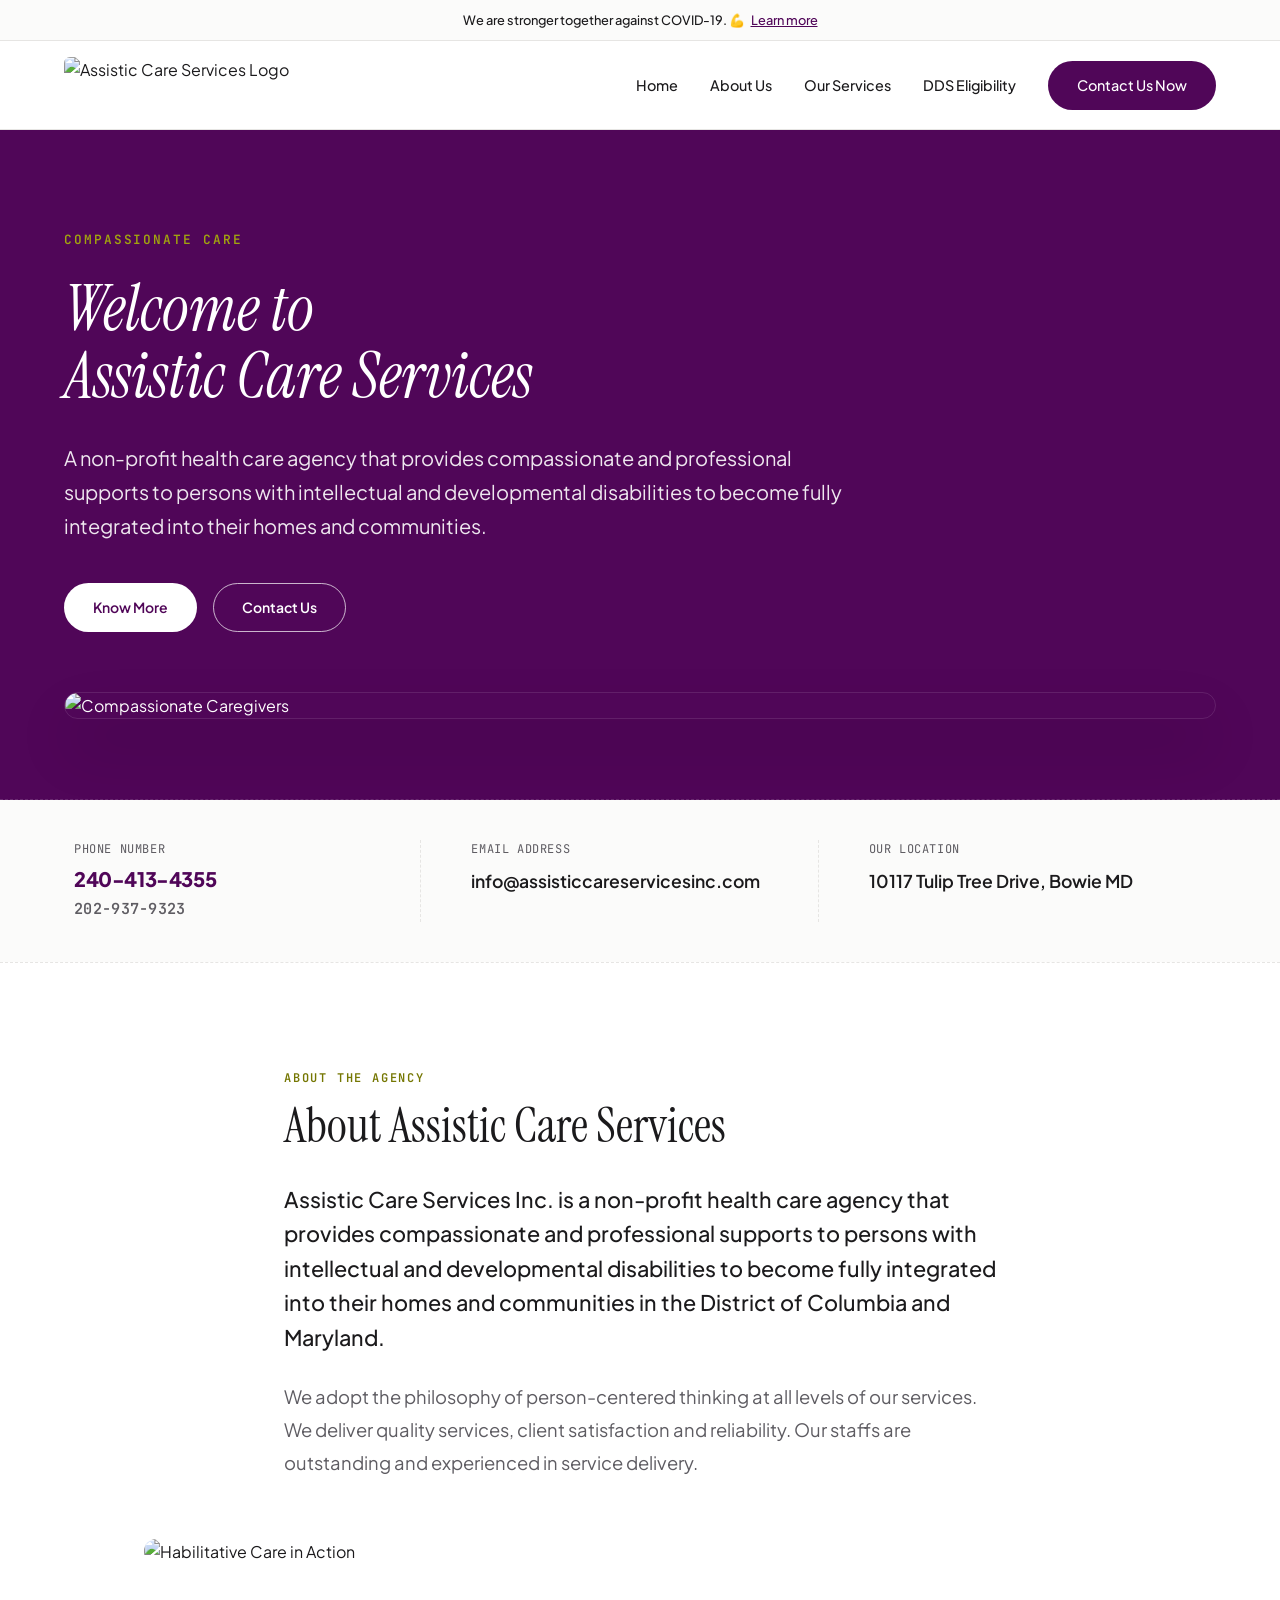
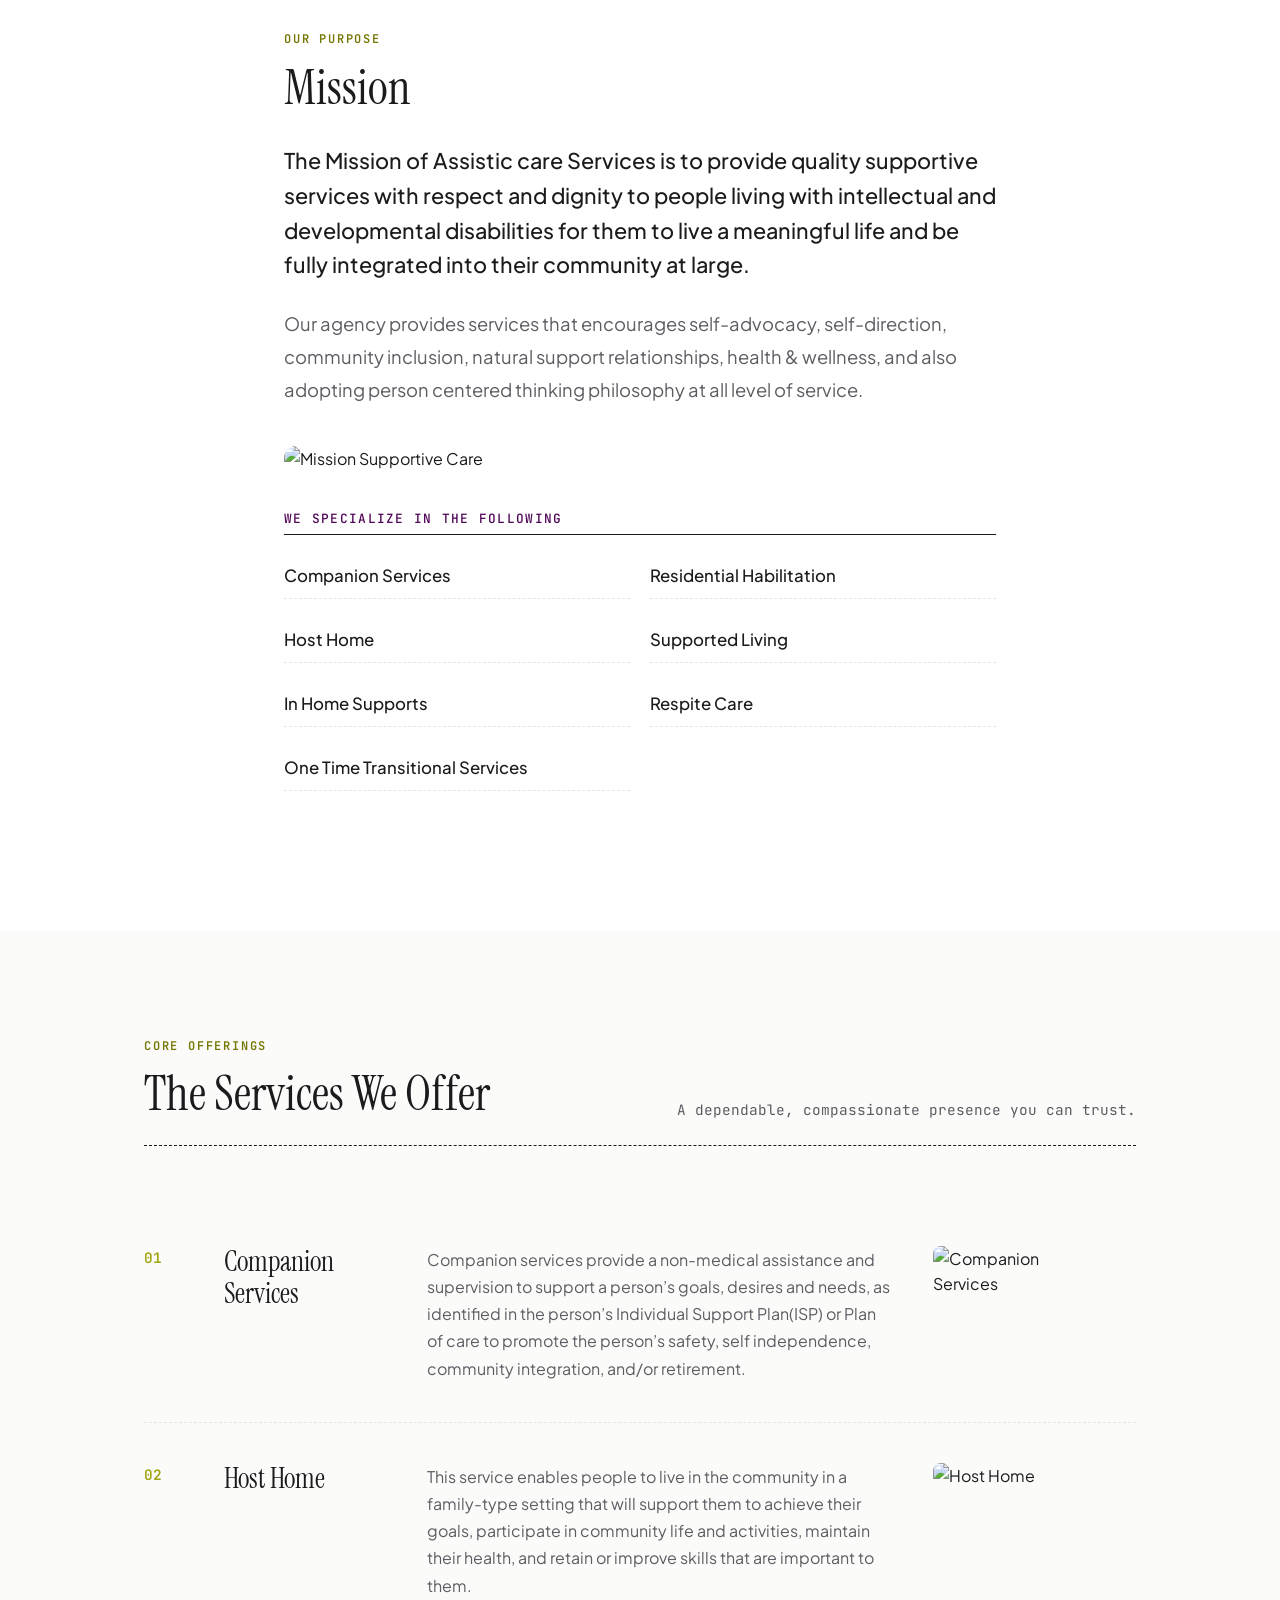
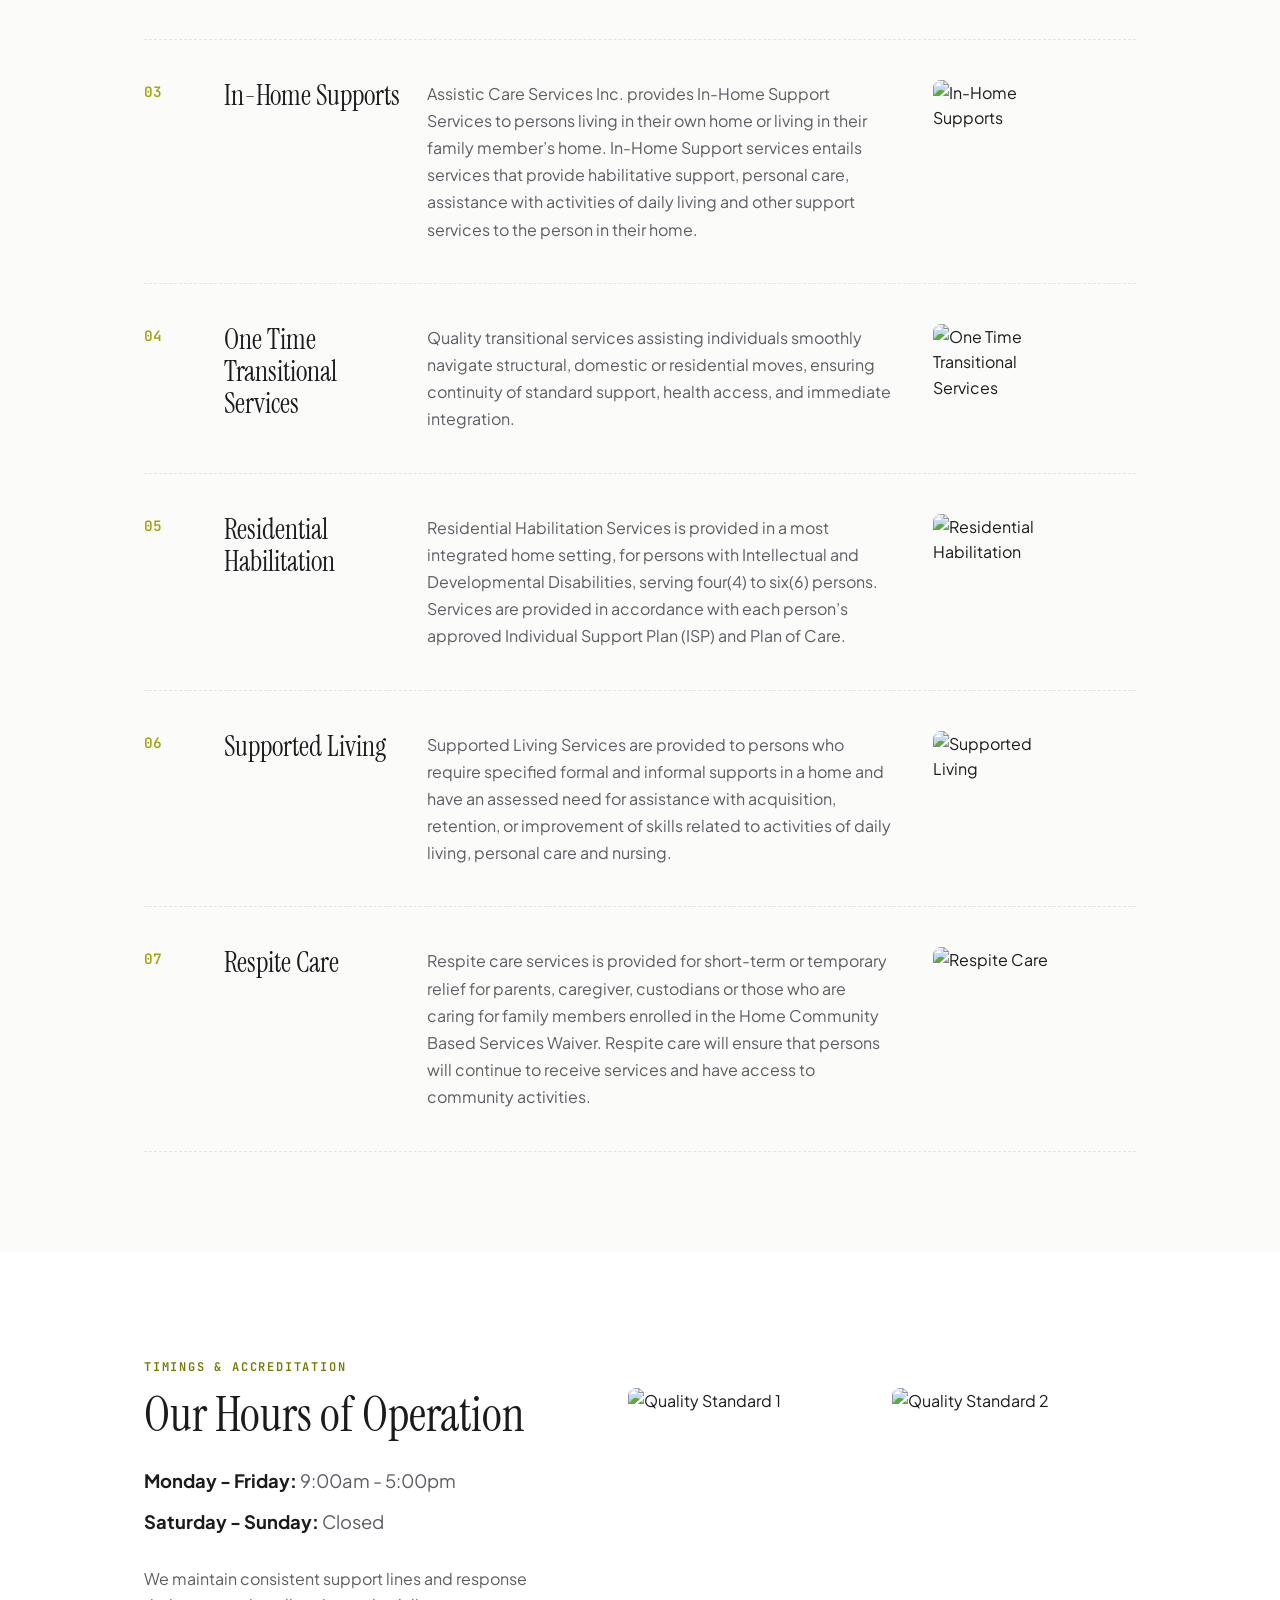
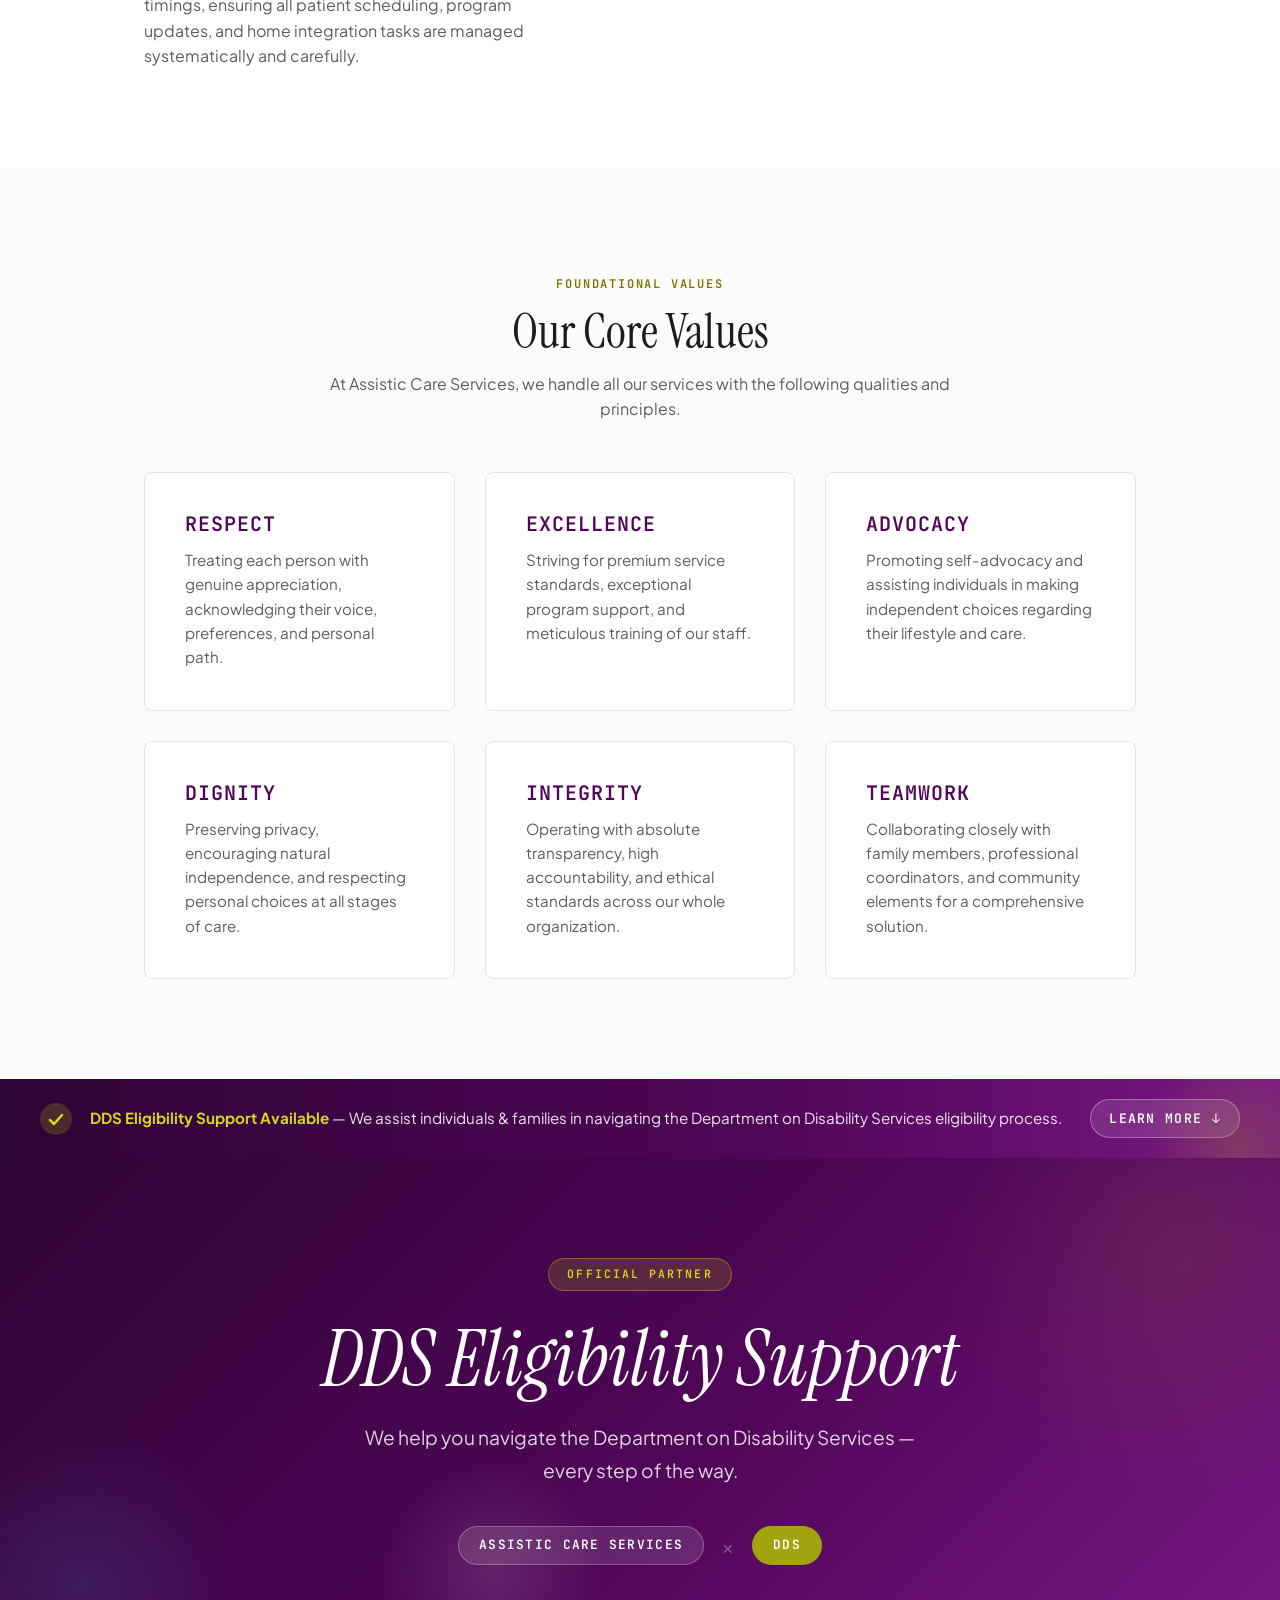
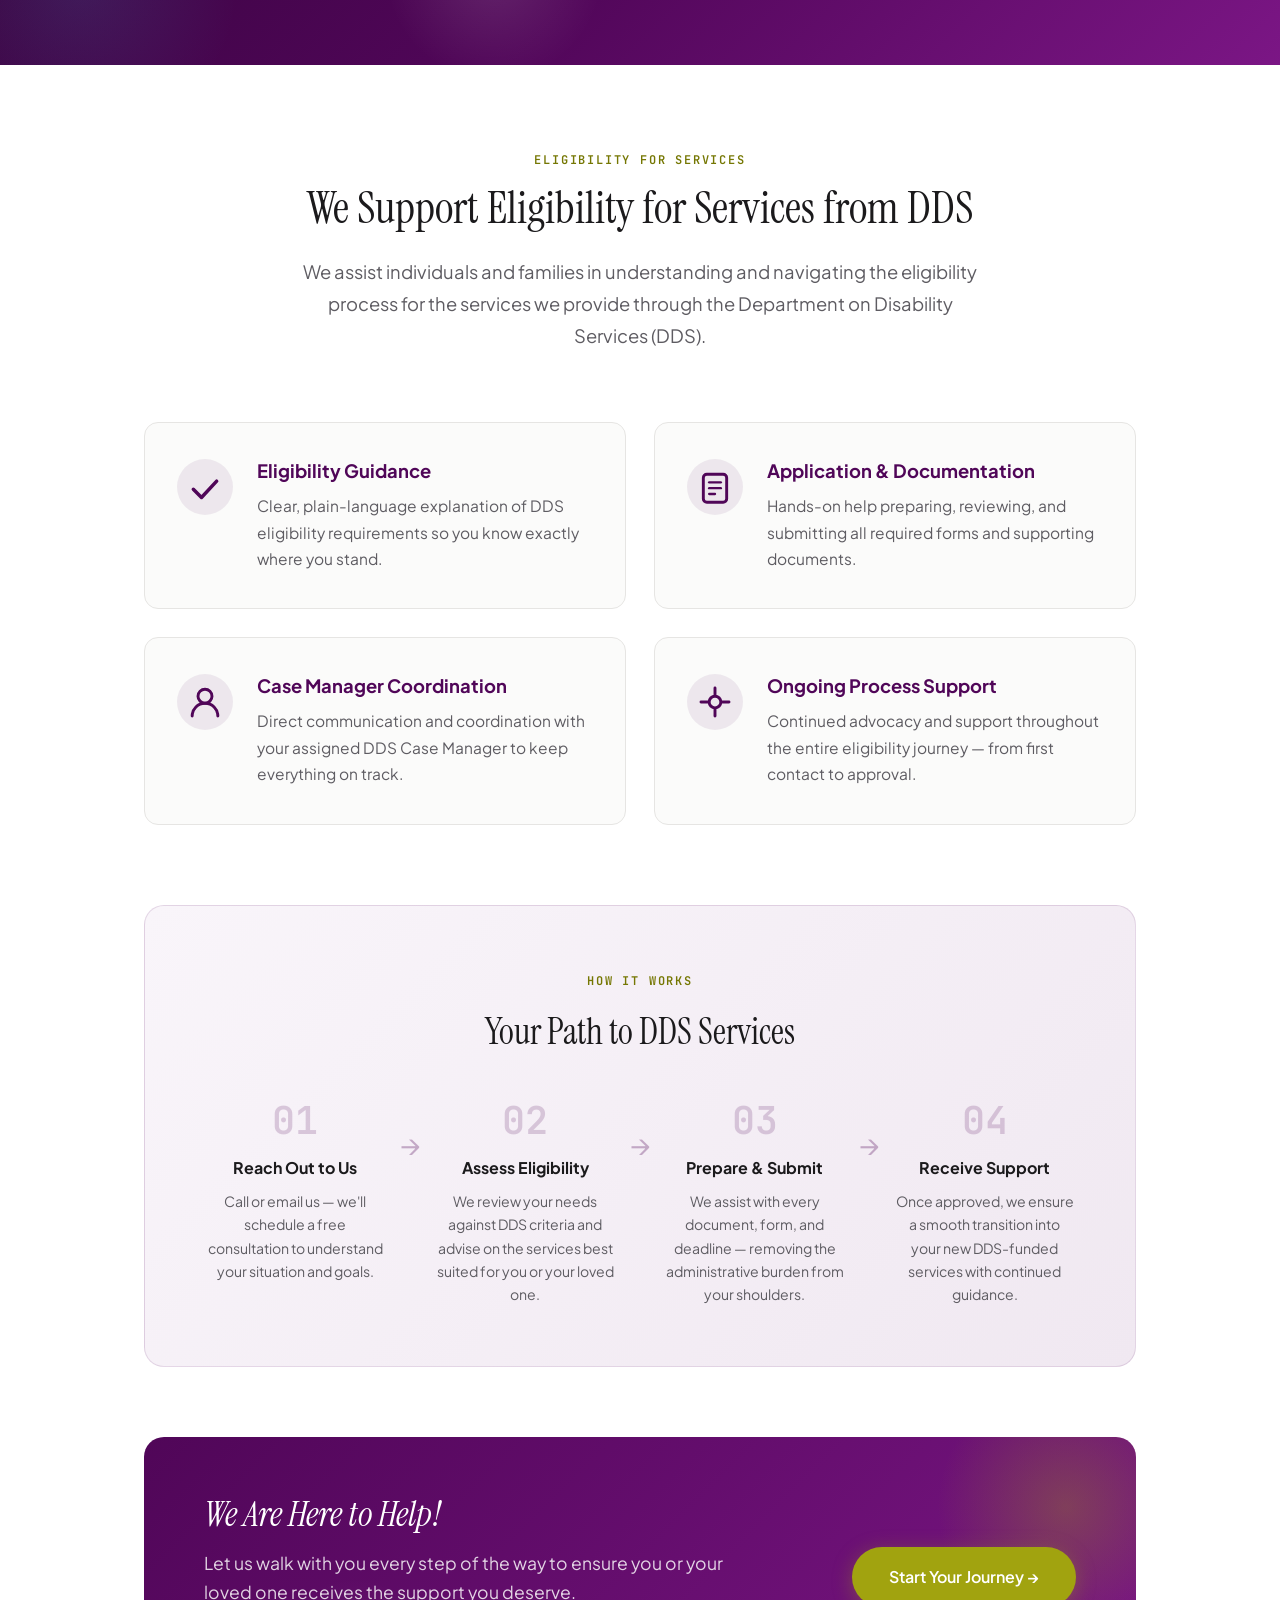
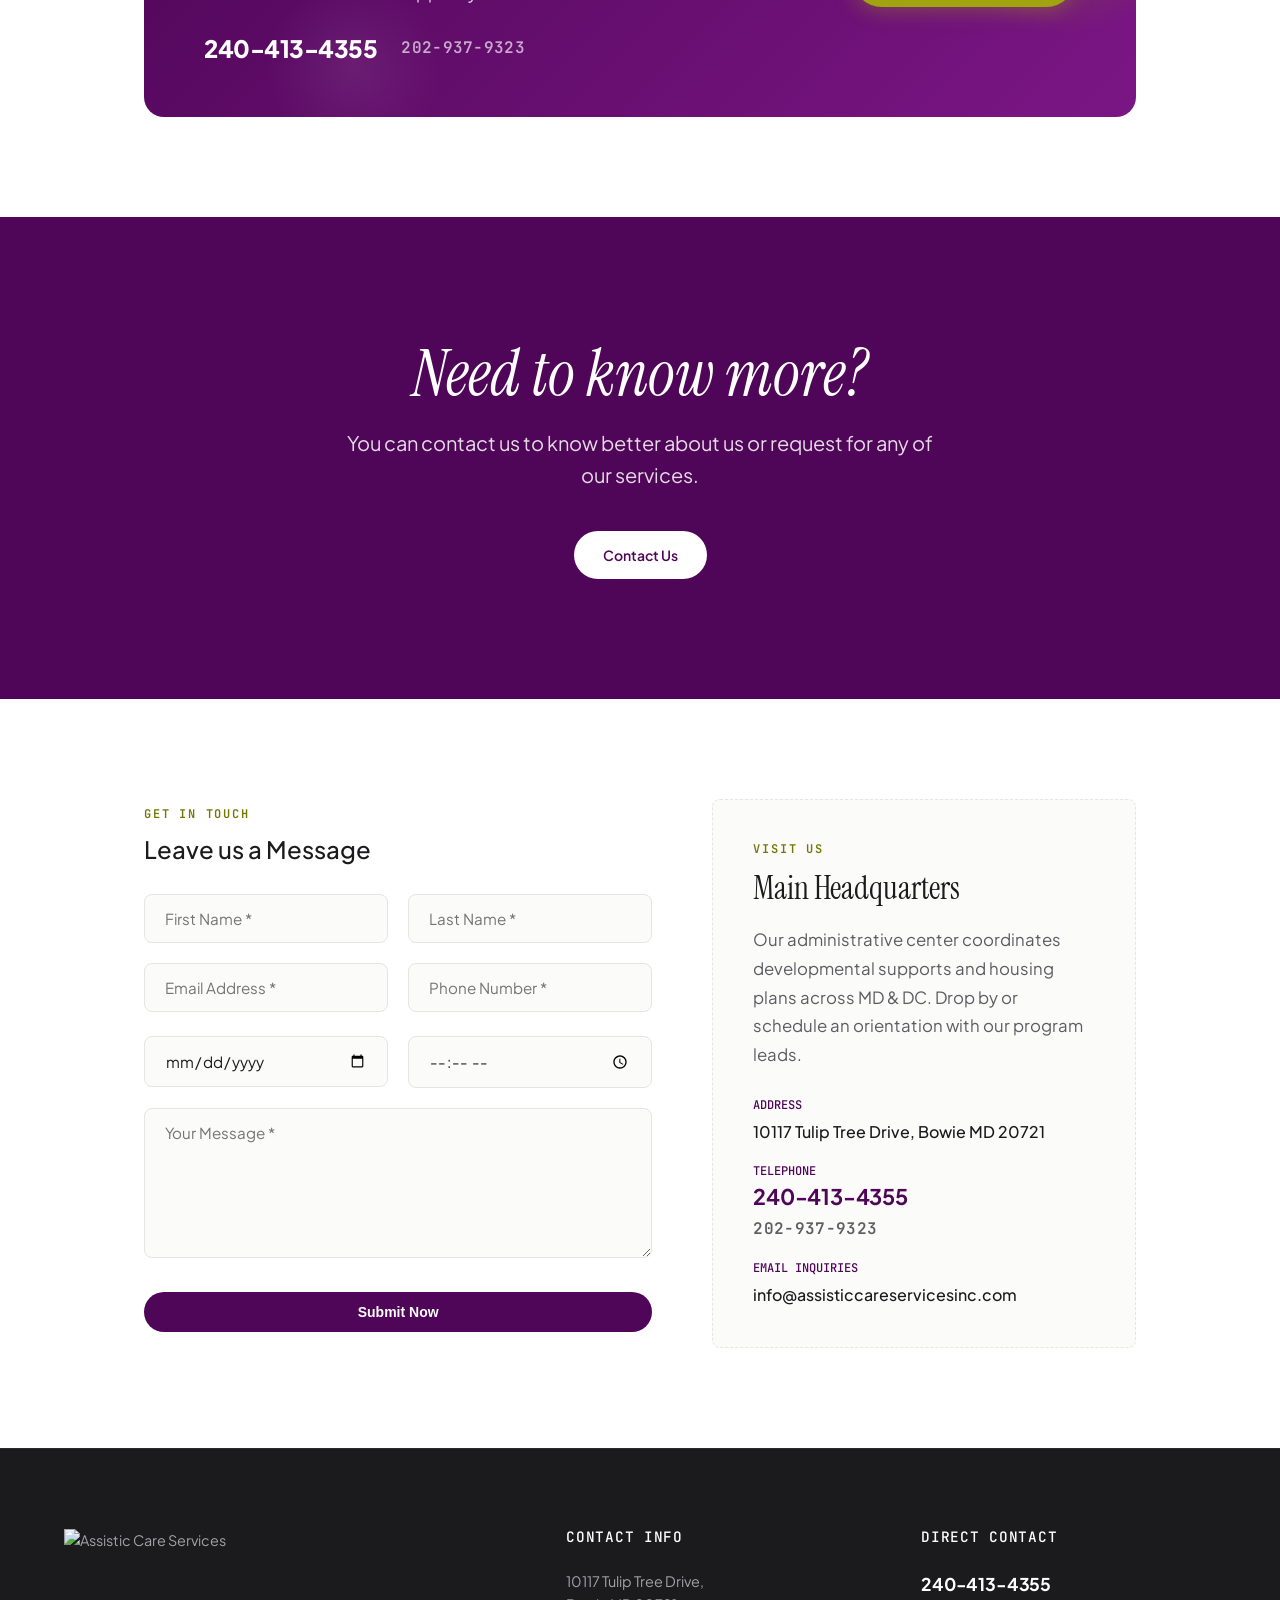
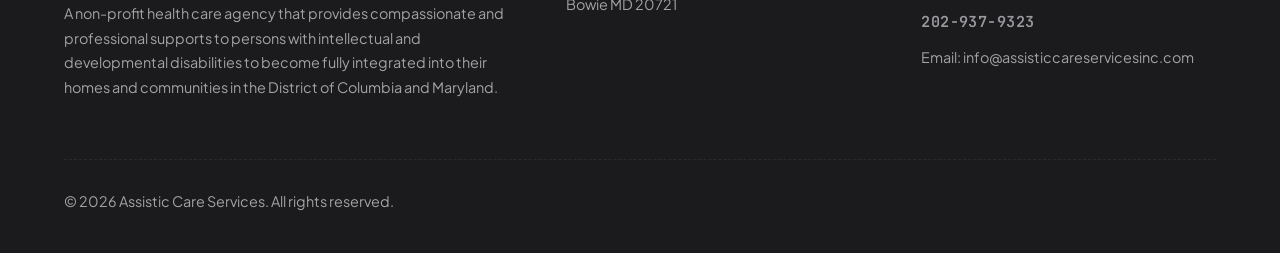
==== commit b2fc125a: "feat: Formspree @formspree/ajax CDN SDK integrated (form ID: mqperddn)" ====
--- a/index.html
+++ b/index.html
@@ -542,49 +542,54 @@
             <span class="tag-mono">GET IN TOUCH</span>
             <h2>Leave us a Message</h2>
             
-            <!-- Success Banner -->
-            <div id="form-success" style="display:none; background: linear-gradient(135deg,#500658,#7b1685); color:#fff; border-radius:12px; padding:28px 32px; margin-bottom:28px; text-align:center;">
-              <div style="font-size:2rem; margin-bottom:8px;">✓</div>
+            <!-- Formspree: success state (shown by SDK on successful send) -->
+            <div data-fs-success style="display:none; background: linear-gradient(135deg,#500658,#7b1685); color:#fff; border-radius:12px; padding:28px 32px; margin-bottom:28px; text-align:center;">
+              <div style="font-size:2rem; margin-bottom:8px;">&#10003;</div>
               <h4 style="font-family:var(--font-serif); font-size:1.4rem; font-weight:400; margin-bottom:6px; color:#fff;">Message Received!</h4>
               <p style="color:rgba(255,255,255,0.85); font-size:0.95rem;">Thank you for reaching out. We'll be in touch with you shortly.</p>
             </div>
 
-            <form id="contact-form" method="post" action="">
+            <!-- Formspree: form-level error (shown by SDK on failure) -->
+            <div data-fs-error style="display:none; background:rgba(224,82,82,0.08); border:1px solid rgba(224,82,82,0.3); border-radius:10px; padding:14px 18px; margin-bottom:20px; color:#c0392b; font-size:0.88rem; font-family:var(--font-mono);"></div>
+
+            <form id="contact-form" method="POST" action="https://formspree.io/f/mqperddn">
               <div class="form-row">
                 <div class="form-group">
-                  <input type="text" id="cf-firstname" name="firstname" placeholder="First Name *" required>
+                  <input type="text" id="cf-firstname" name="firstname" placeholder="First Name *" required data-fs-field>
                 </div>
                 <div class="form-group">
-                  <input type="text" id="cf-lastname" name="lastname" placeholder="Last Name *" required>
-                </div>
-              </div>
-              
+                  <input type="text" id="cf-lastname" name="lastname" placeholder="Last Name *" required data-fs-field>
+                </div>
+              </div>
+
               <div class="form-row">
                 <div class="form-group">
-                  <input type="email" id="cf-email" name="email" placeholder="Email Address *" required>
+                  <input type="email" id="cf-email" name="email" placeholder="Email Address *" required data-fs-field>
+                  <span data-fs-error="email" style="color:#c0392b; font-size:0.78rem; font-family:var(--font-mono); margin-top:4px; display:block;"></span>
                 </div>
                 <div class="form-group">
-                  <input type="tel" id="cf-phone" name="phone" placeholder="Phone Number *" required>
-                </div>
-              </div>
-              
+                  <input type="tel" id="cf-phone" name="phone" placeholder="Phone Number *" required data-fs-field>
+                </div>
+              </div>
+
               <div class="form-row">
                 <div class="form-group">
-                  <input type="date" id="cf-date" name="date" required>
+                  <input type="date" id="cf-date" name="date" data-fs-field>
                 </div>
                 <div class="form-group">
-                  <input type="time" id="cf-time" name="time" required>
-                </div>
-              </div>
-              
+                  <input type="time" id="cf-time" name="time" data-fs-field>
+                </div>
+              </div>
+
               <div class="form-row">
                 <div class="form-group full-width">
-                  <textarea id="cf-message" name="message" placeholder="Your Message *" required></textarea>
-                </div>
-              </div>
-              
+                  <textarea id="cf-message" name="message" placeholder="Your Message *" required data-fs-field></textarea>
+                  <span data-fs-error="message" style="color:#c0392b; font-size:0.78rem; font-family:var(--font-mono); margin-top:4px; display:block;"></span>
+                </div>
+              </div>
+
               <div style="margin-top: 30px;">
-                <button type="submit" id="cf-submit" class="btn-pill btn-pill-primary" style="width: 100%; border: none;">Submit Now</button>
+                <button type="submit" id="cf-submit" class="btn-pill btn-pill-primary" style="width: 100%; border: none;" data-fs-submit-btn>Submit Now</button>
               </div>
             </form>
           </div>
@@ -705,16 +710,13 @@
       }
     });
 
-    // ---- Contact Form: Save to localStorage ----
+    // ---- localStorage backup: capture form data before Formspree SDK sends it ----
+    // Uses capture phase so it fires first; saves a snapshot to /messages inbox
     const contactForm = document.getElementById('contact-form');
-    const formSuccess = document.getElementById('form-success');
-
     if (contactForm) {
-      contactForm.addEventListener('submit', function(e) {
-        e.preventDefault();
-
+      contactForm.addEventListener('submit', function () {
         const entry = {
-          id: Date.now(),
+          id:        Date.now(),
           timestamp: new Date().toISOString(),
           firstname: document.getElementById('cf-firstname').value.trim(),
           lastname:  document.getElementById('cf-lastname').value.trim(),
@@ -724,18 +726,21 @@
           time:      document.getElementById('cf-time').value,
           message:   document.getElementById('cf-message').value.trim()
         };
-
-        // Load existing messages, append, save back
-        const existing = JSON.parse(localStorage.getItem('assistic_messages') || '[]');
-        existing.unshift(entry); // newest first
-        localStorage.setItem('assistic_messages', JSON.stringify(existing));
-
-        // Show success, hide form
-        contactForm.style.display = 'none';
-        formSuccess.style.display = 'block';
-        contactForm.reset();
-      });
+        if (entry.firstname || entry.email) {
+          const existing = JSON.parse(localStorage.getItem('assistic_messages') || '[]');
+          existing.unshift(entry);
+          localStorage.setItem('assistic_messages', JSON.stringify(existing));
+        }
+      }, true); // true = capture phase, runs before Formspree SDK's bubble-phase listener
     }
   </script>
+
+  <!-- Formspree Ajax SDK (Vanilla JS, CDN — no bundler needed) -->
+  <script>
+    window.formspree = window.formspree || function () { (formspree.q = formspree.q || []).push(arguments); };
+    formspree('initForm', { formElement: '#contact-form', formId: 'mqperddn' });
+  </script>
+  <script src="https://unpkg.com/@formspree/ajax@1" defer></script>
+
 </body>
 </html>
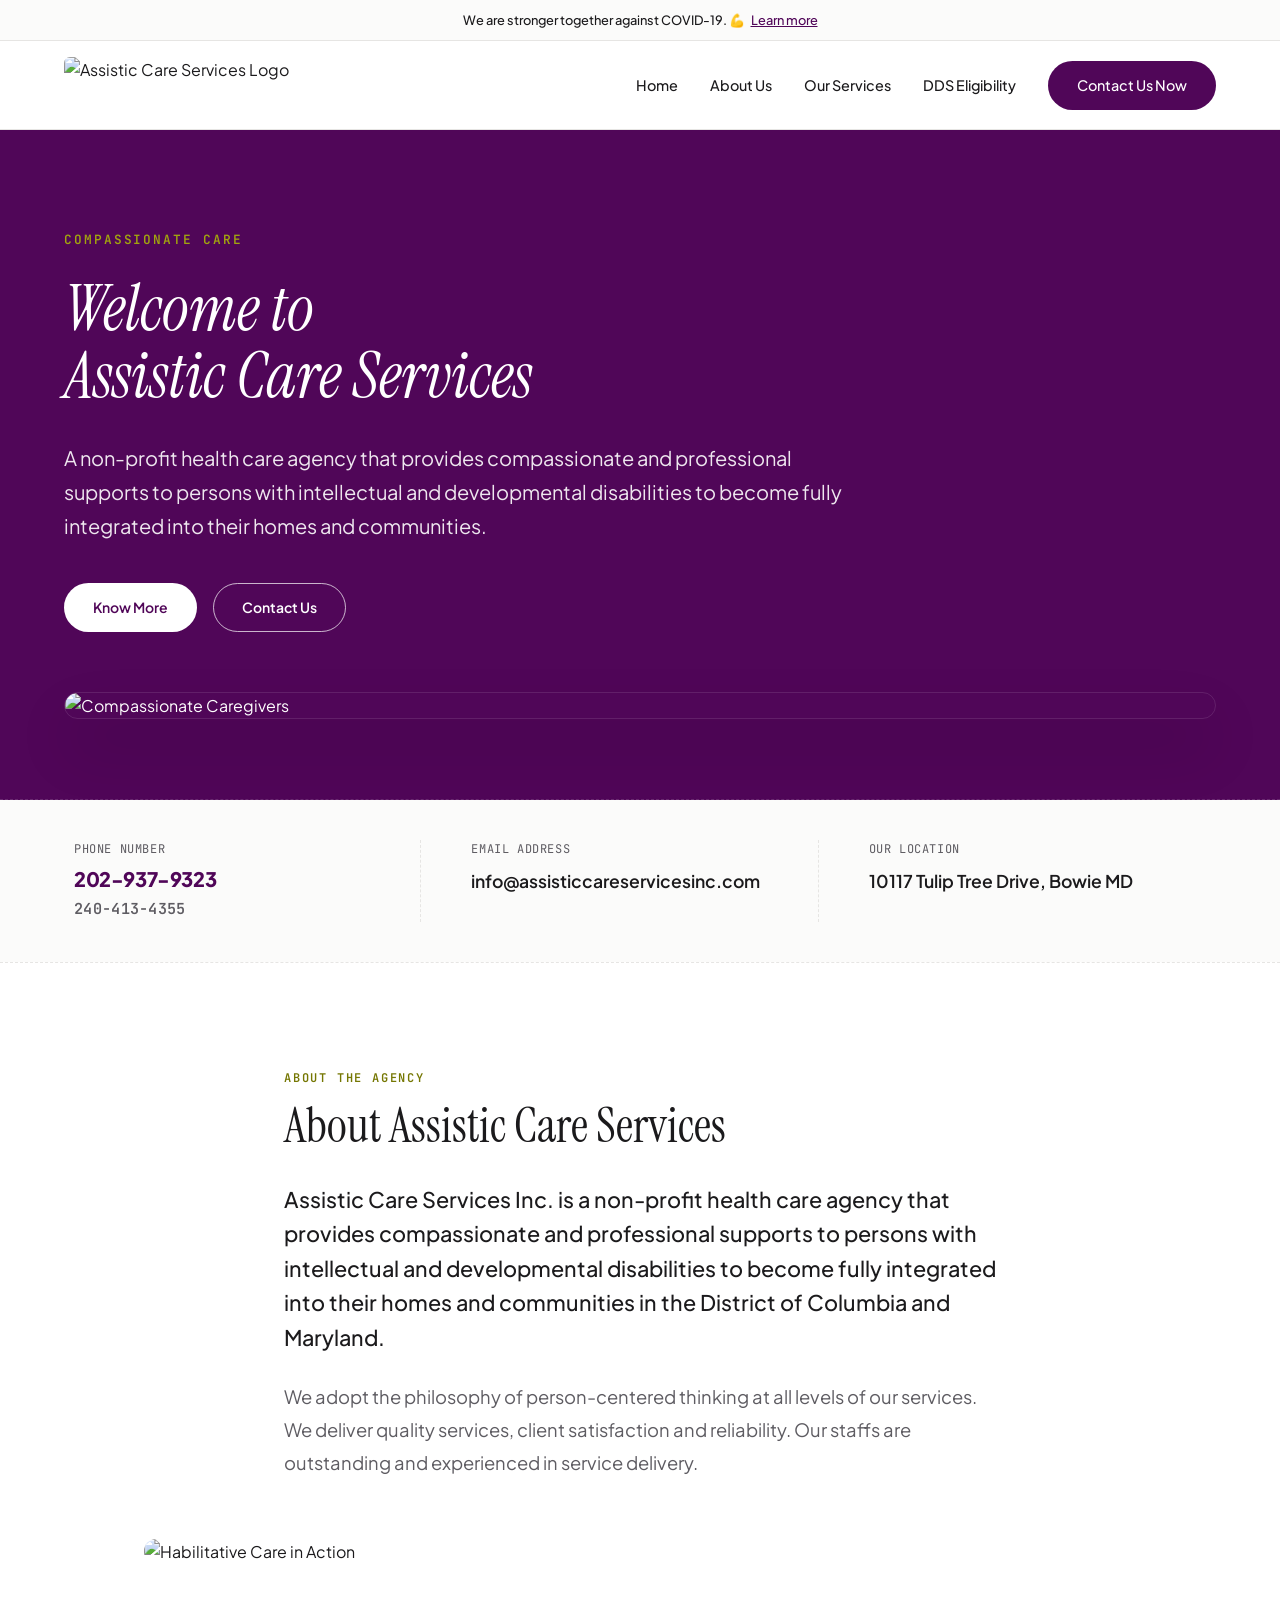
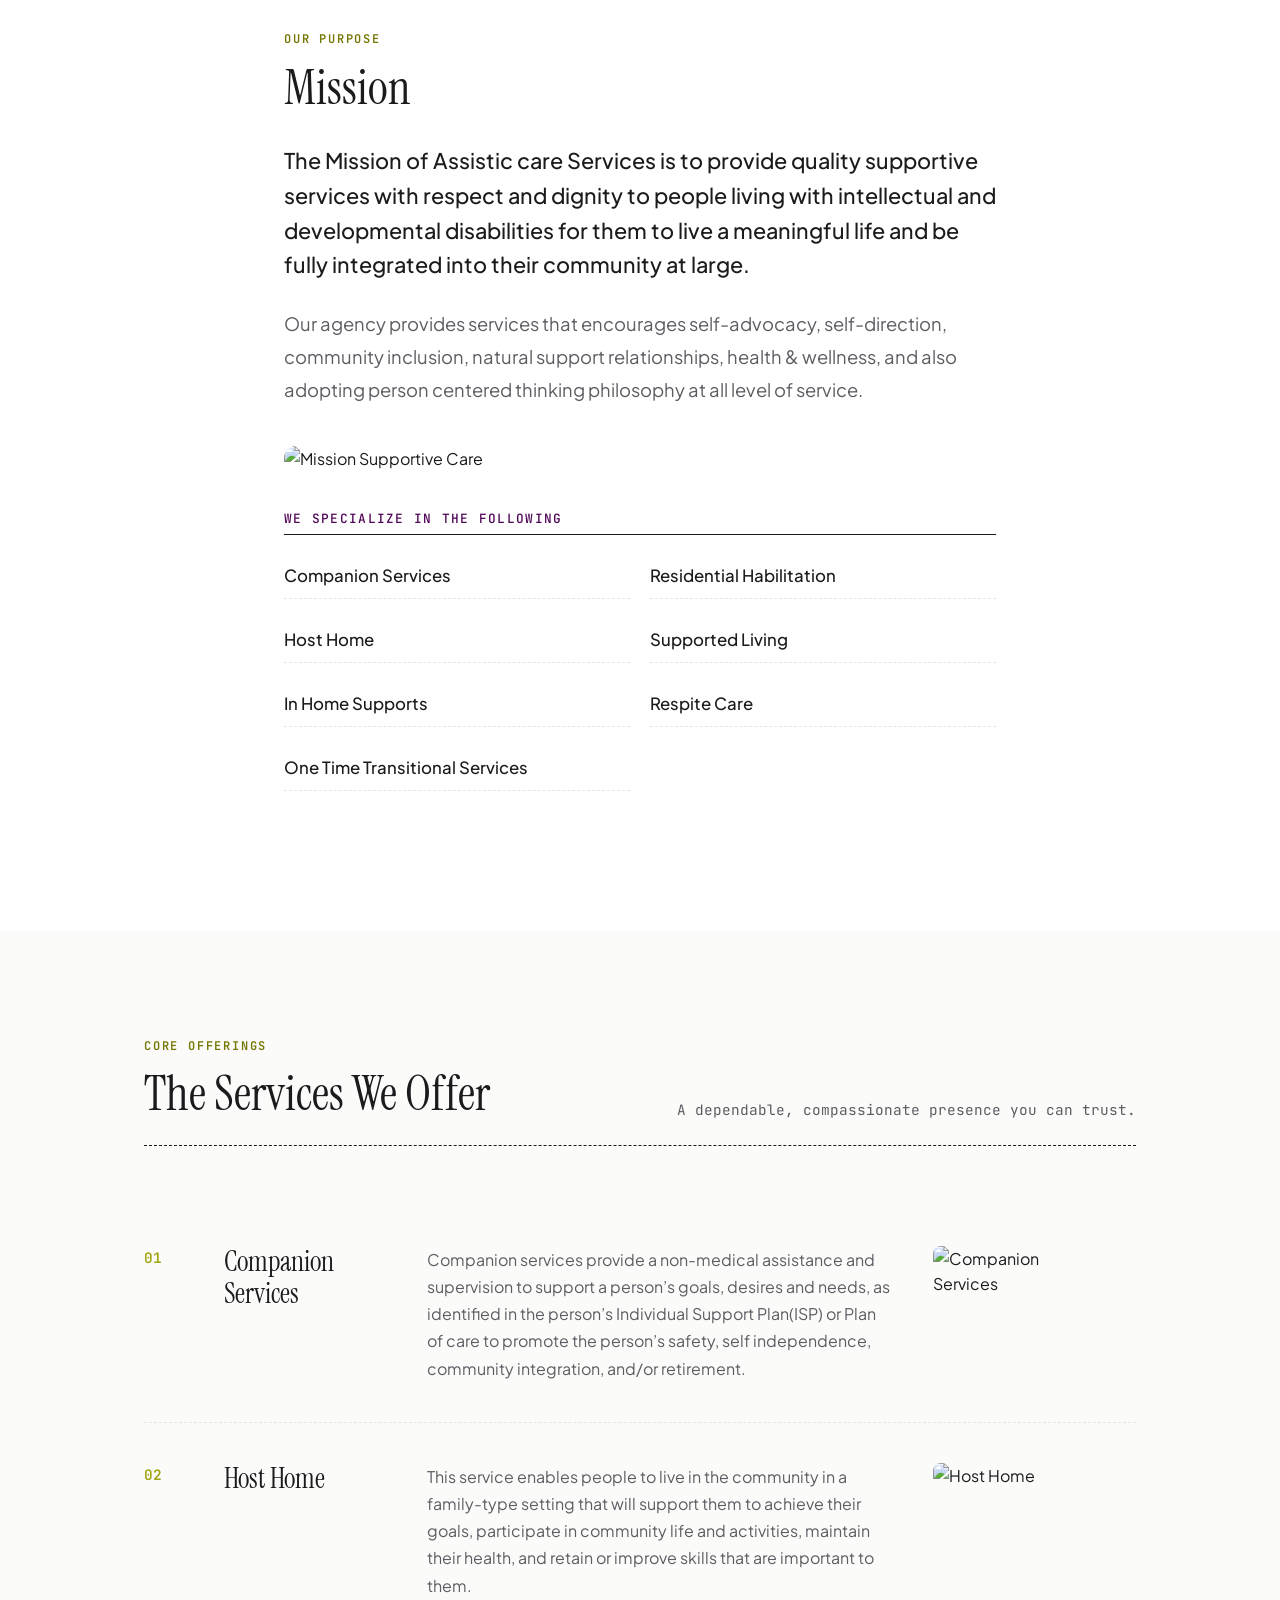
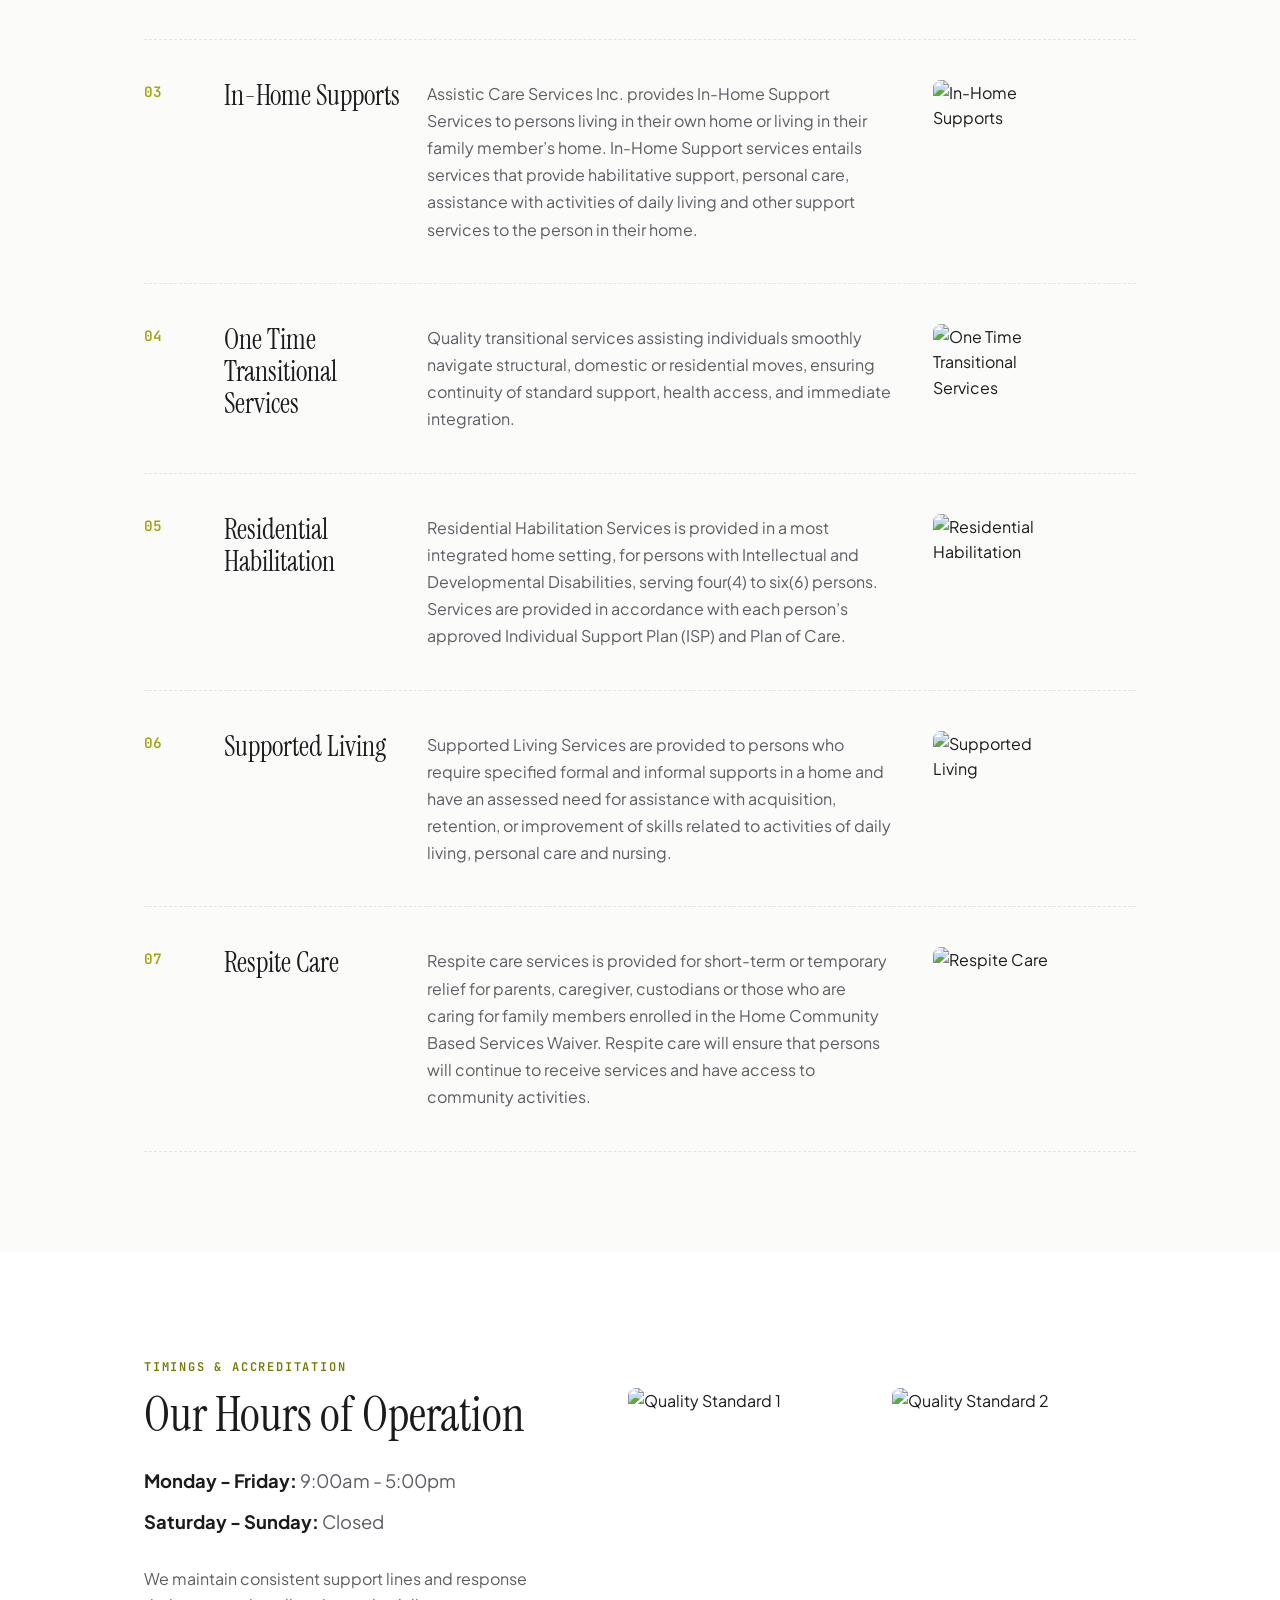
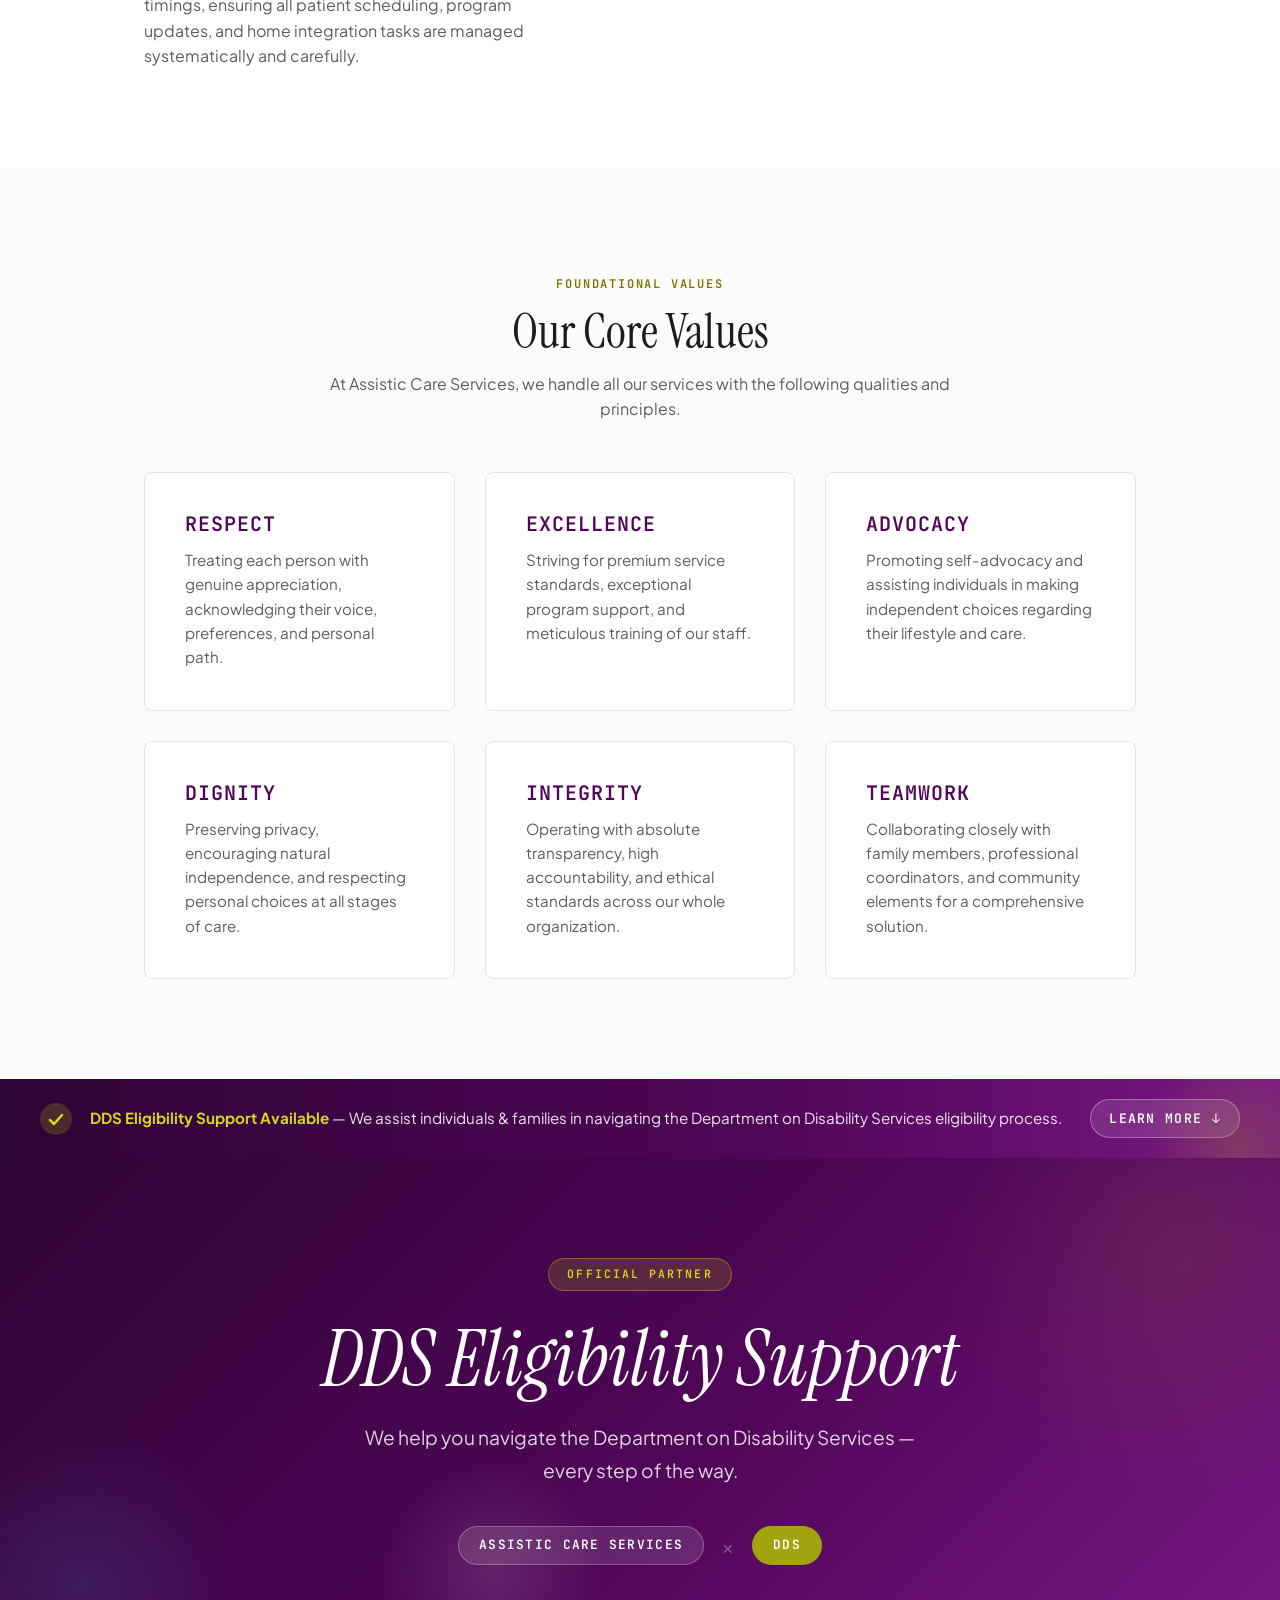
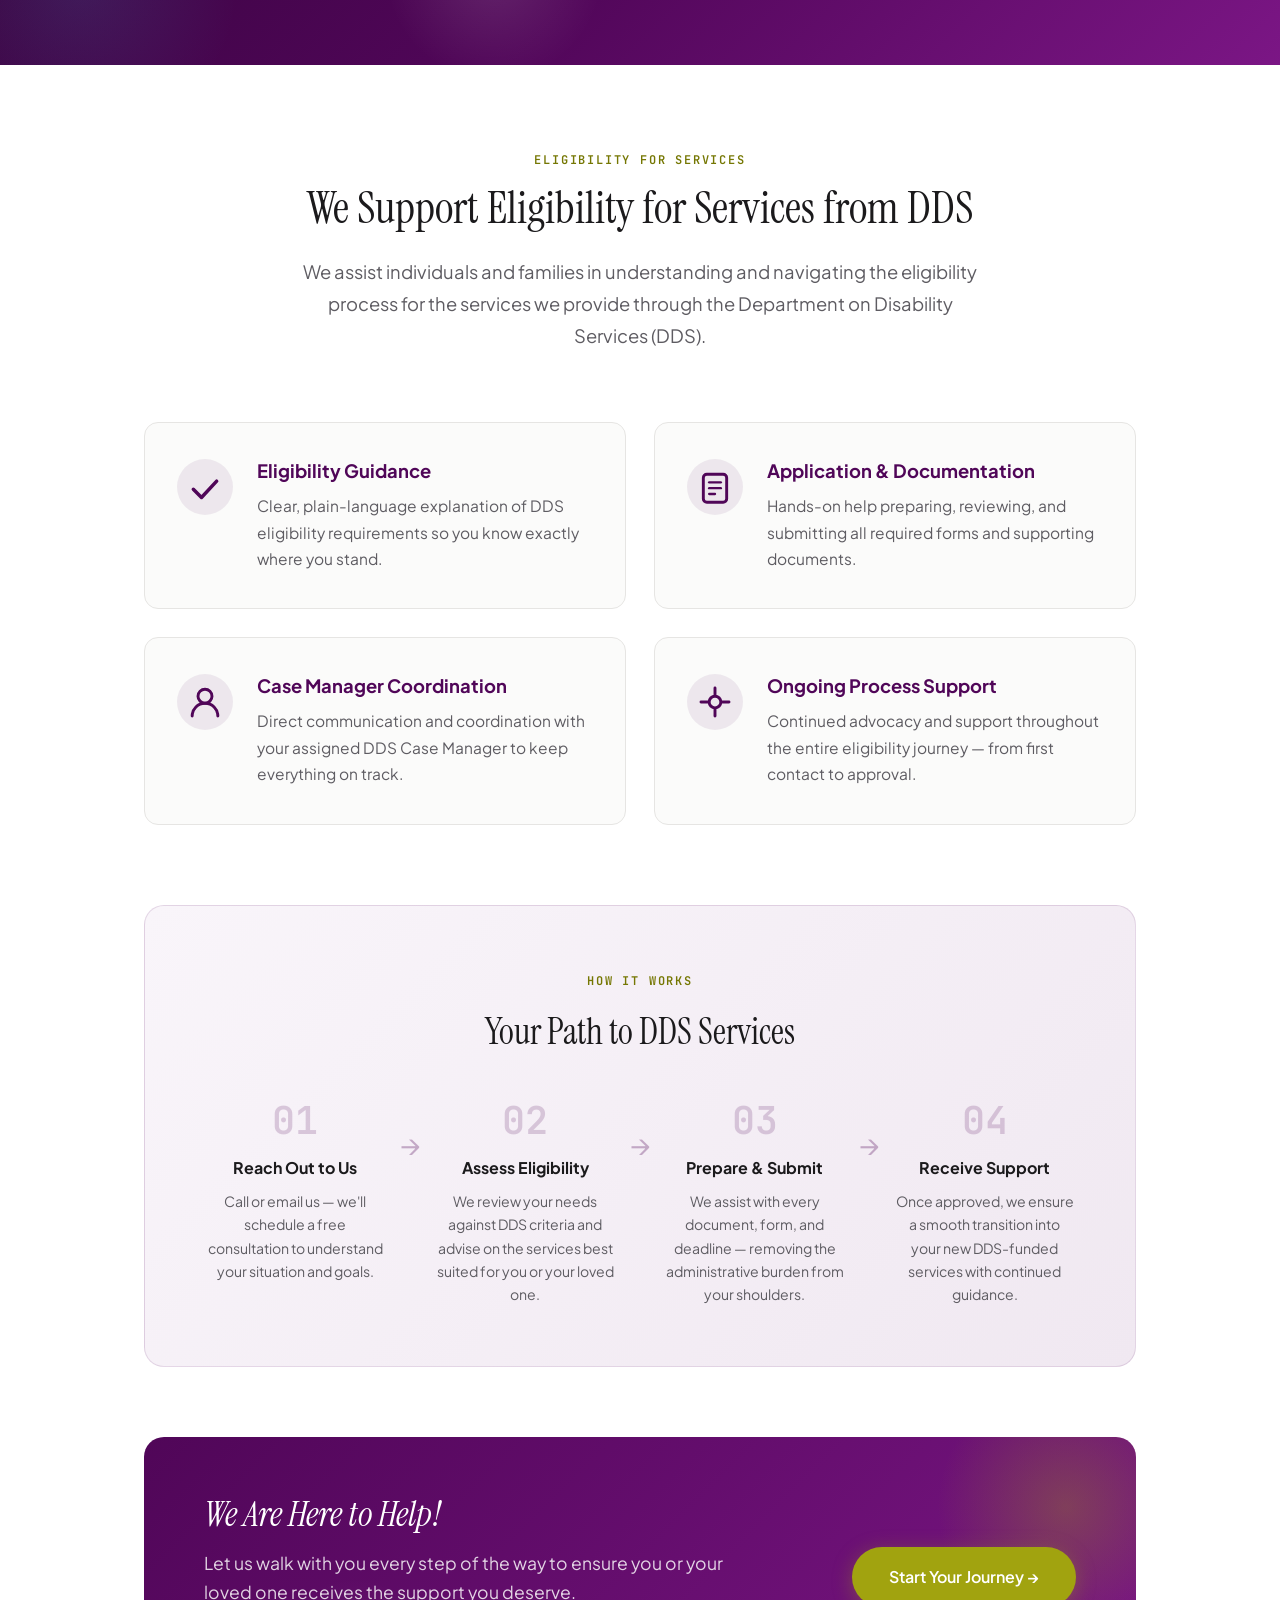
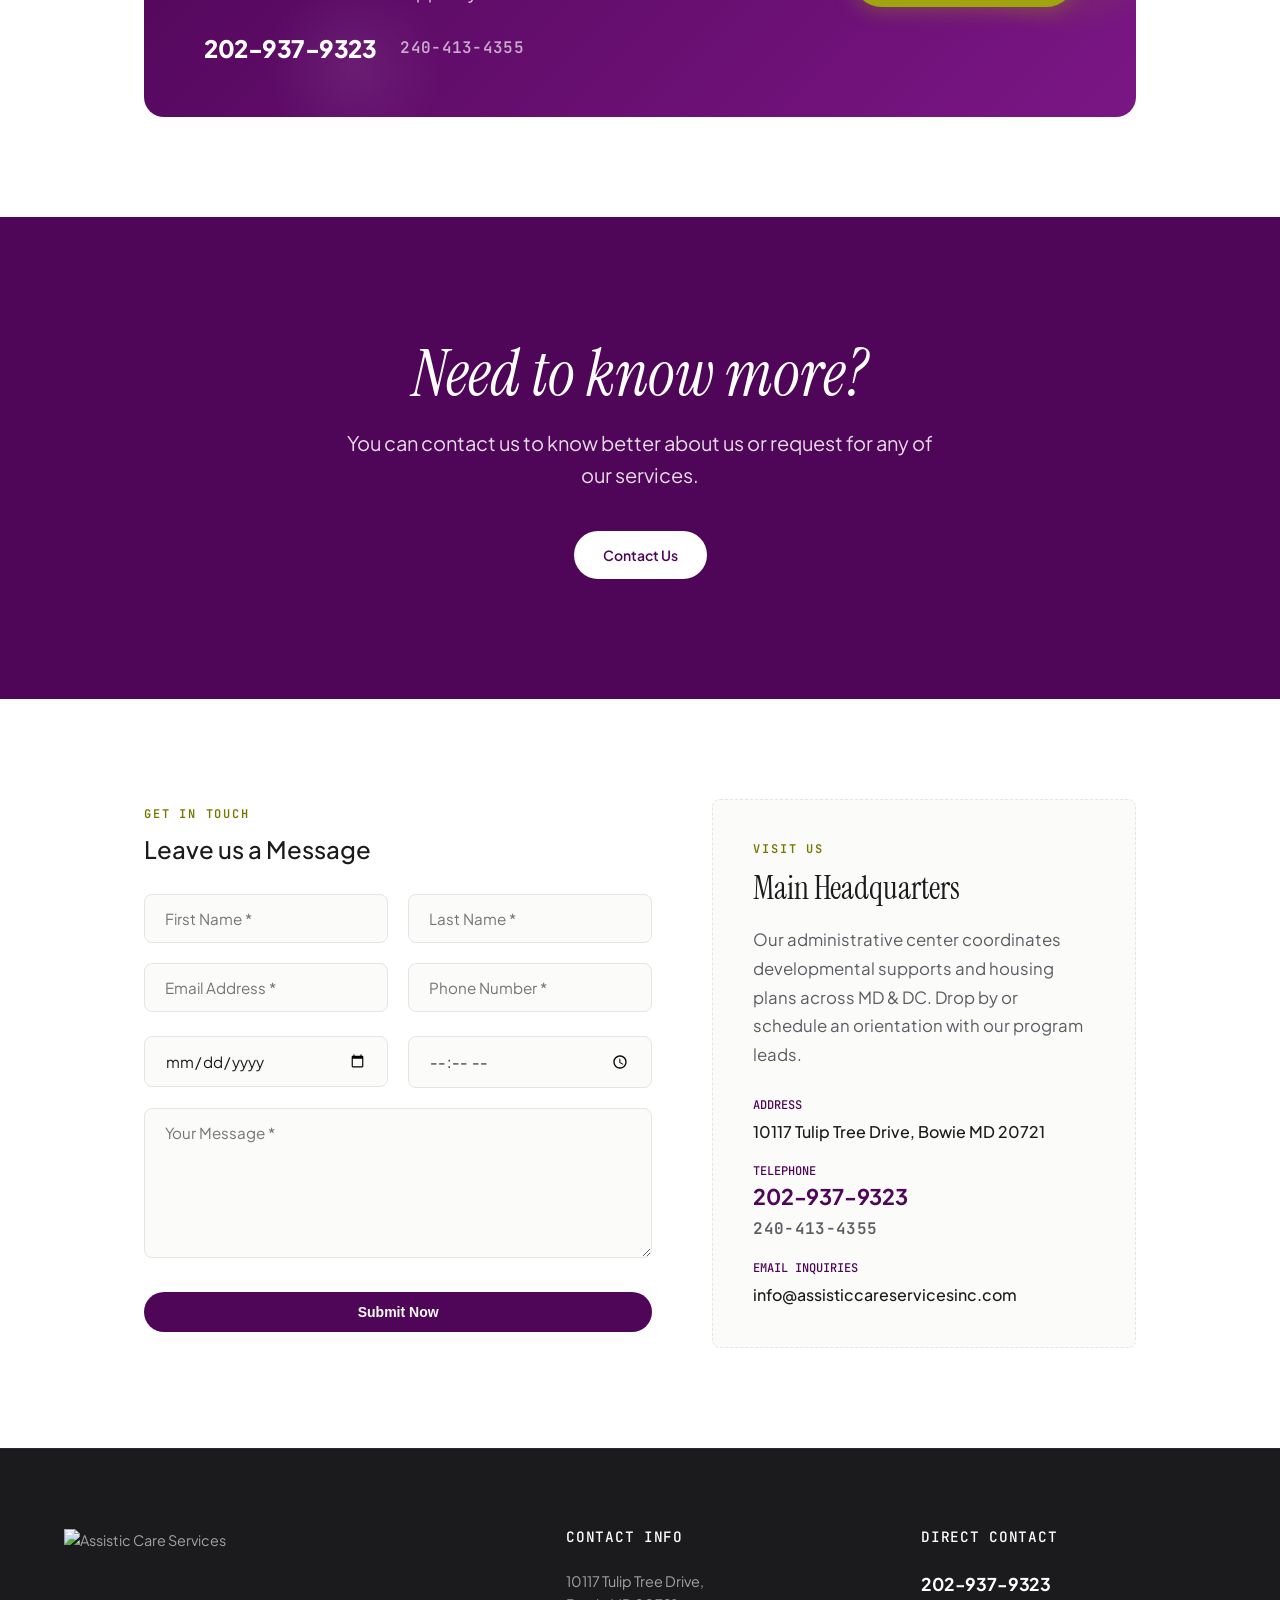
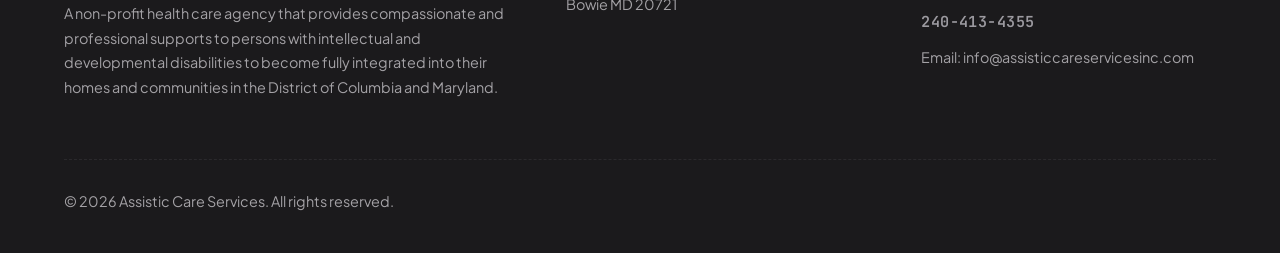
==== commit 82ba37cc: "Swap primary and secondary phone numbers" ====
--- a/index.html
+++ b/index.html
@@ -95,8 +95,8 @@
           <div class="info-strip-item">
             <div class="info-strip-label">Phone Number</div>
             <div class="info-strip-value">
-              <a href="tel:240-413-4355" class="phone-primary">240-413-4355</a>
-              <a href="tel:202-937-9323" class="phone-secondary">202-937-9323</a>
+              <a href="tel:202-937-9323" class="phone-primary">202-937-9323</a>
+              <a href="tel:240-413-4355" class="phone-secondary">240-413-4355</a>
             </div>
           </div>
           
@@ -513,8 +513,8 @@
               <h3>We Are Here to Help!</h3>
               <p>Let us walk with you every step of the way to ensure you or your loved one receives the support you deserve.</p>
               <div class="dds-help-phones">
-                <a href="tel:240-413-4355" class="dds-phone-primary">240-413-4355</a>
-                <a href="tel:202-937-9323" class="dds-phone-secondary">202-937-9323</a>
+                <a href="tel:202-937-9323" class="dds-phone-primary">202-937-9323</a>
+                <a href="tel:240-413-4355" class="dds-phone-secondary">240-413-4355</a>
               </div>
             </div>
             <a href="#contact" class="btn-pill dds-help-btn">Start Your Journey &rarr;</a>
@@ -611,10 +611,10 @@
             <div style="margin-bottom: 20px;">
               <h4 style="font-family: var(--font-mono); font-size: 0.75rem; text-transform: uppercase; color: var(--color-primary); margin-bottom: 6px;">TELEPHONE</h4>
               <p style="margin-bottom: 4px;">
-                <a href="tel:240-413-4355" class="phone-primary sidebar-phone-primary">240-413-4355</a>
+                <a href="tel:202-937-9323" class="phone-primary sidebar-phone-primary">202-937-9323</a>
               </p>
               <p>
-                <a href="tel:202-937-9323" class="phone-secondary sidebar-phone-secondary">202-937-9323</a>
+                <a href="tel:240-413-4355" class="phone-secondary sidebar-phone-secondary">240-413-4355</a>
               </p>
             </div>
             
@@ -657,10 +657,10 @@
             <h3>Direct Contact</h3>
             <ul>
               <li class="footer-phone-primary-row">
-                <a href="tel:240-413-4355" class="footer-phone-primary">240-413-4355</a>
+                <a href="tel:202-937-9323" class="footer-phone-primary">202-937-9323</a>
               </li>
               <li class="footer-phone-secondary-row">
-                <a href="tel:202-937-9323" class="footer-phone-secondary">202-937-9323</a>
+                <a href="tel:240-413-4355" class="footer-phone-secondary">240-413-4355</a>
               </li>
               <li style="word-break: break-all;">Email: <a href="mailto:info@assisticcareservicesinc.com">info@assisticcareservicesinc.com</a></li>
             </ul>
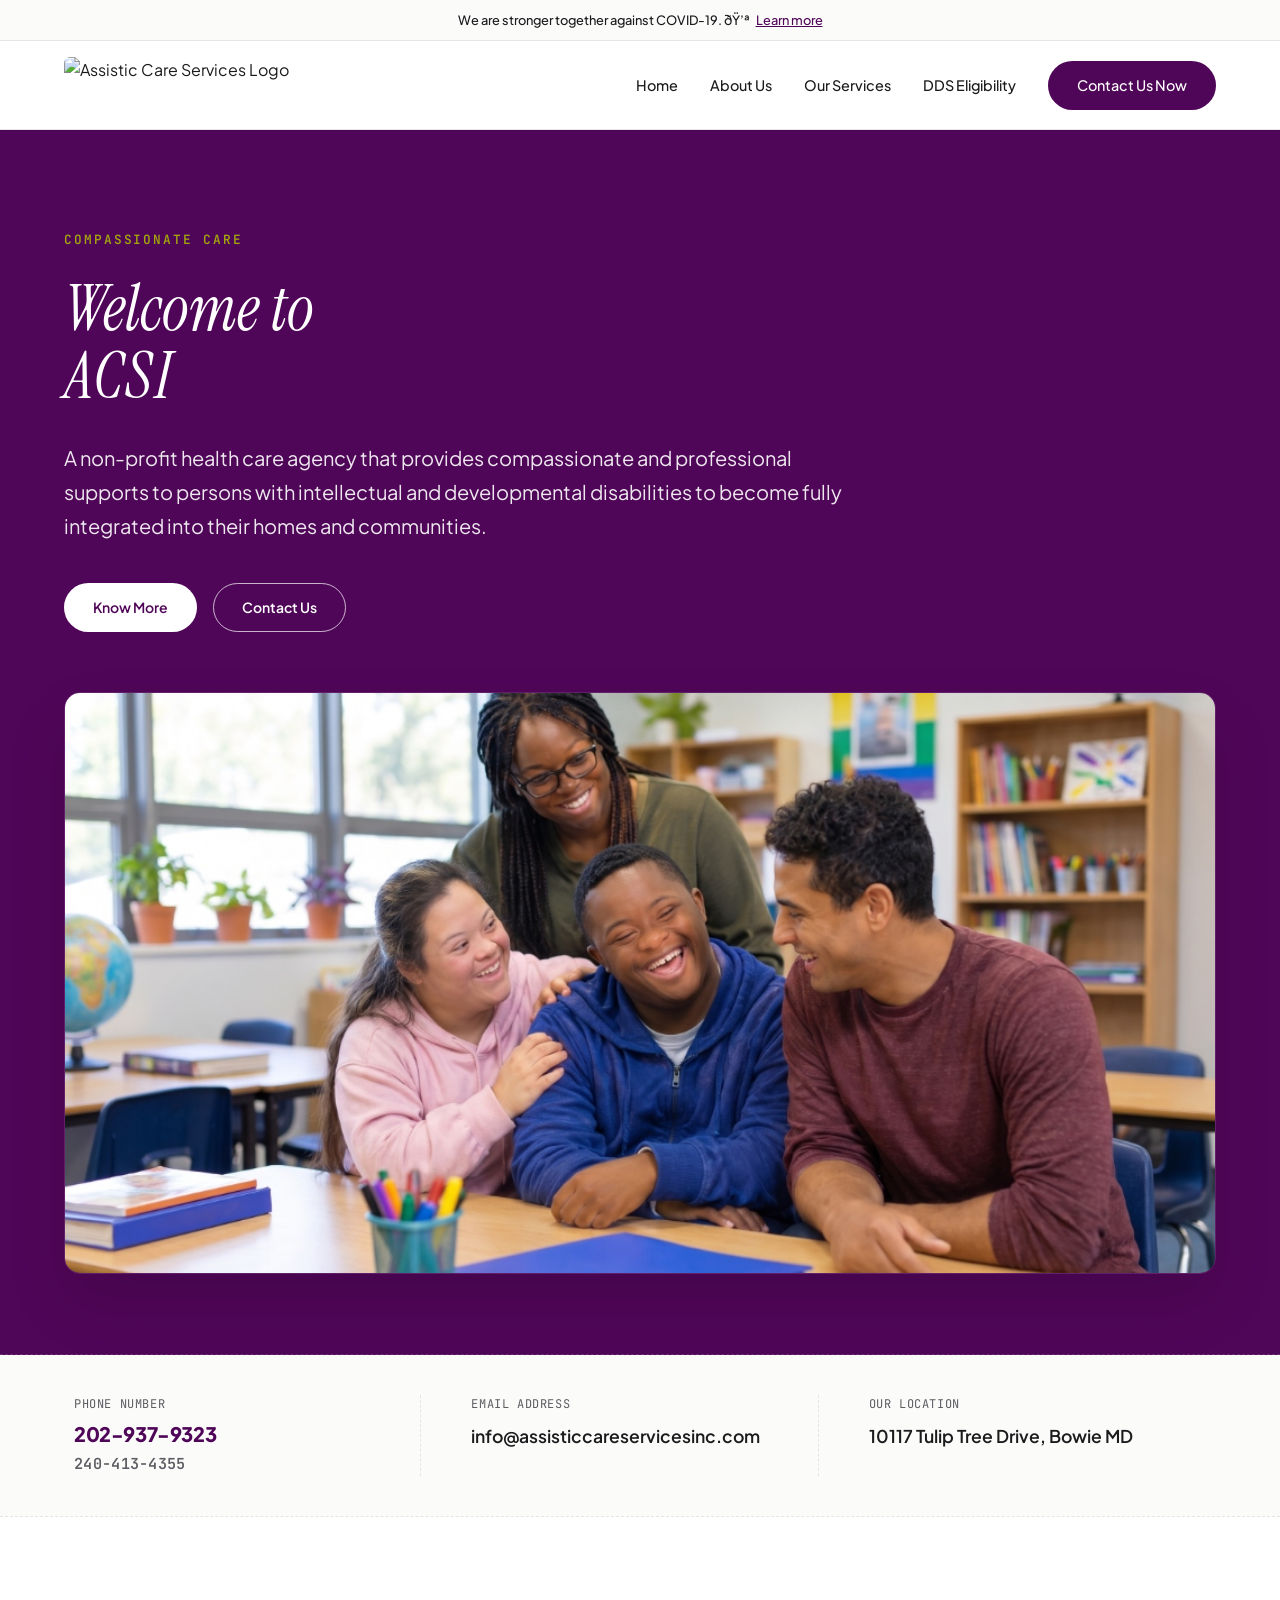
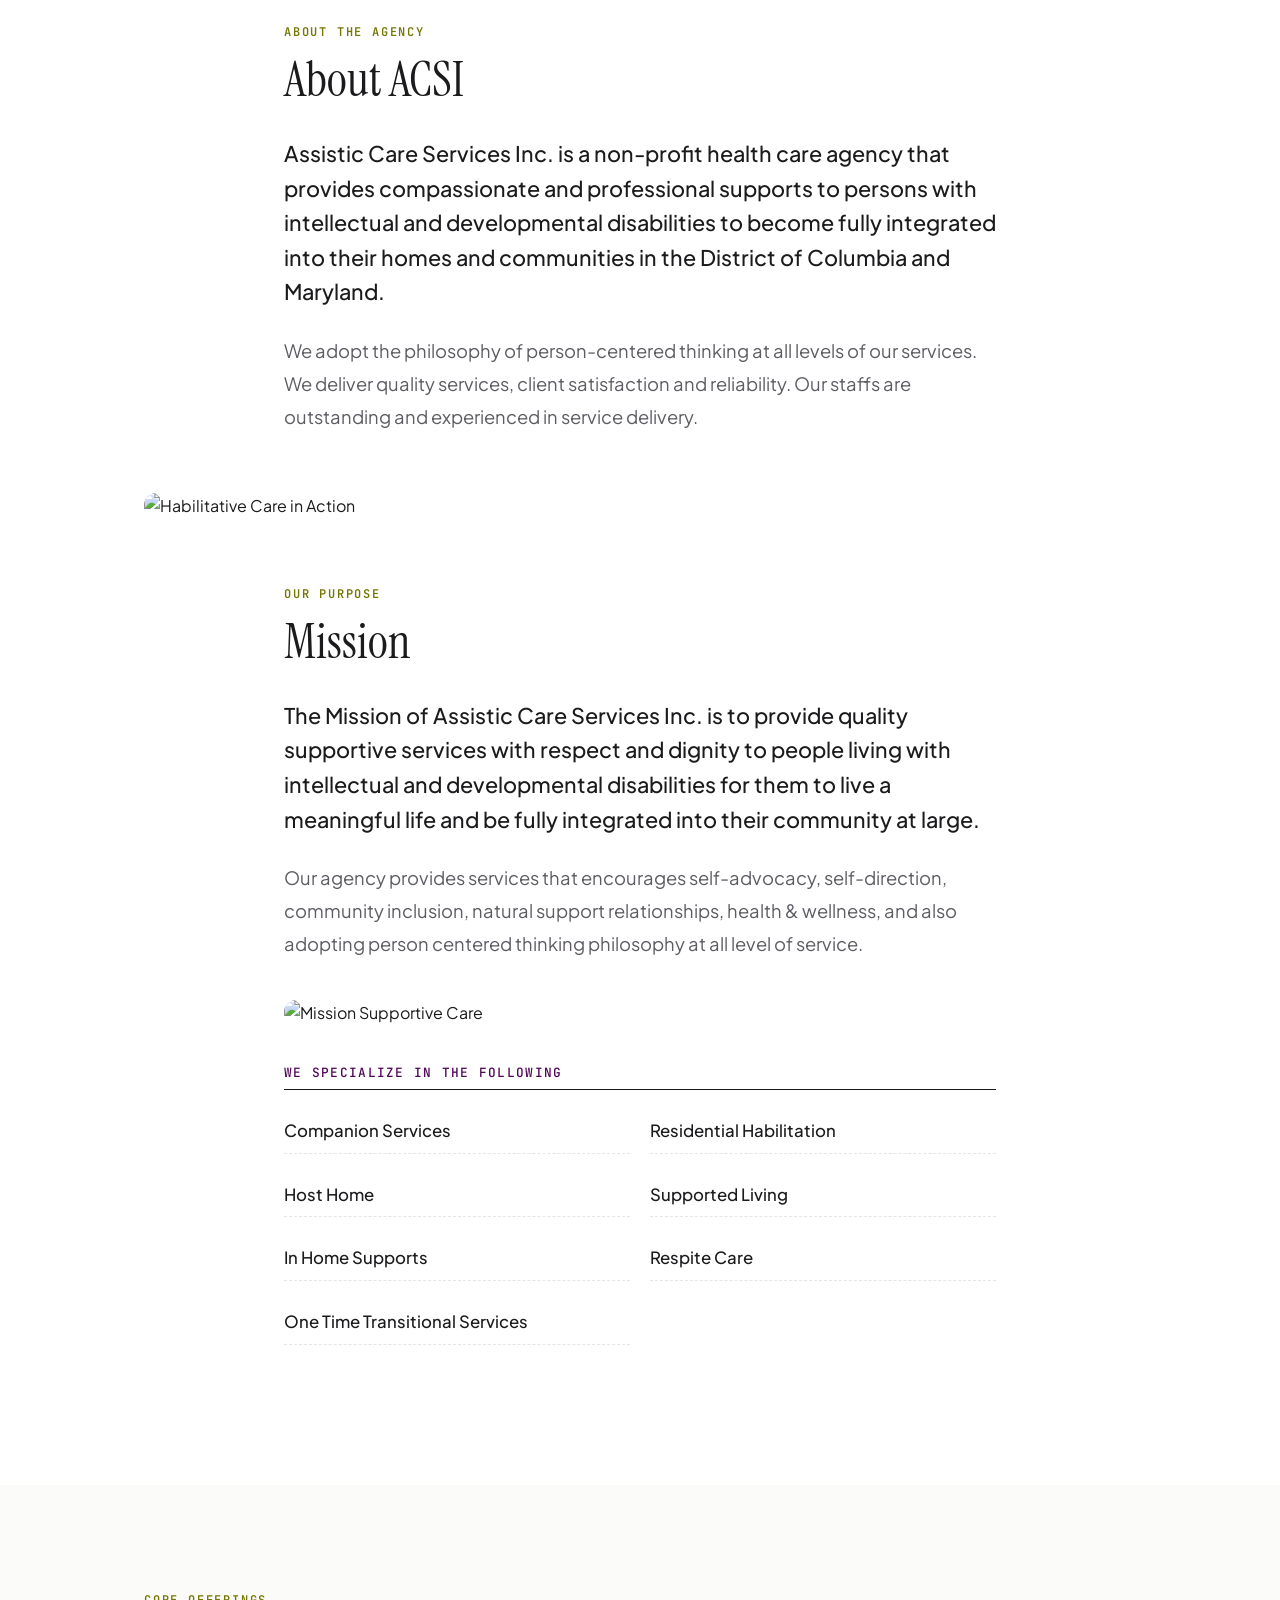
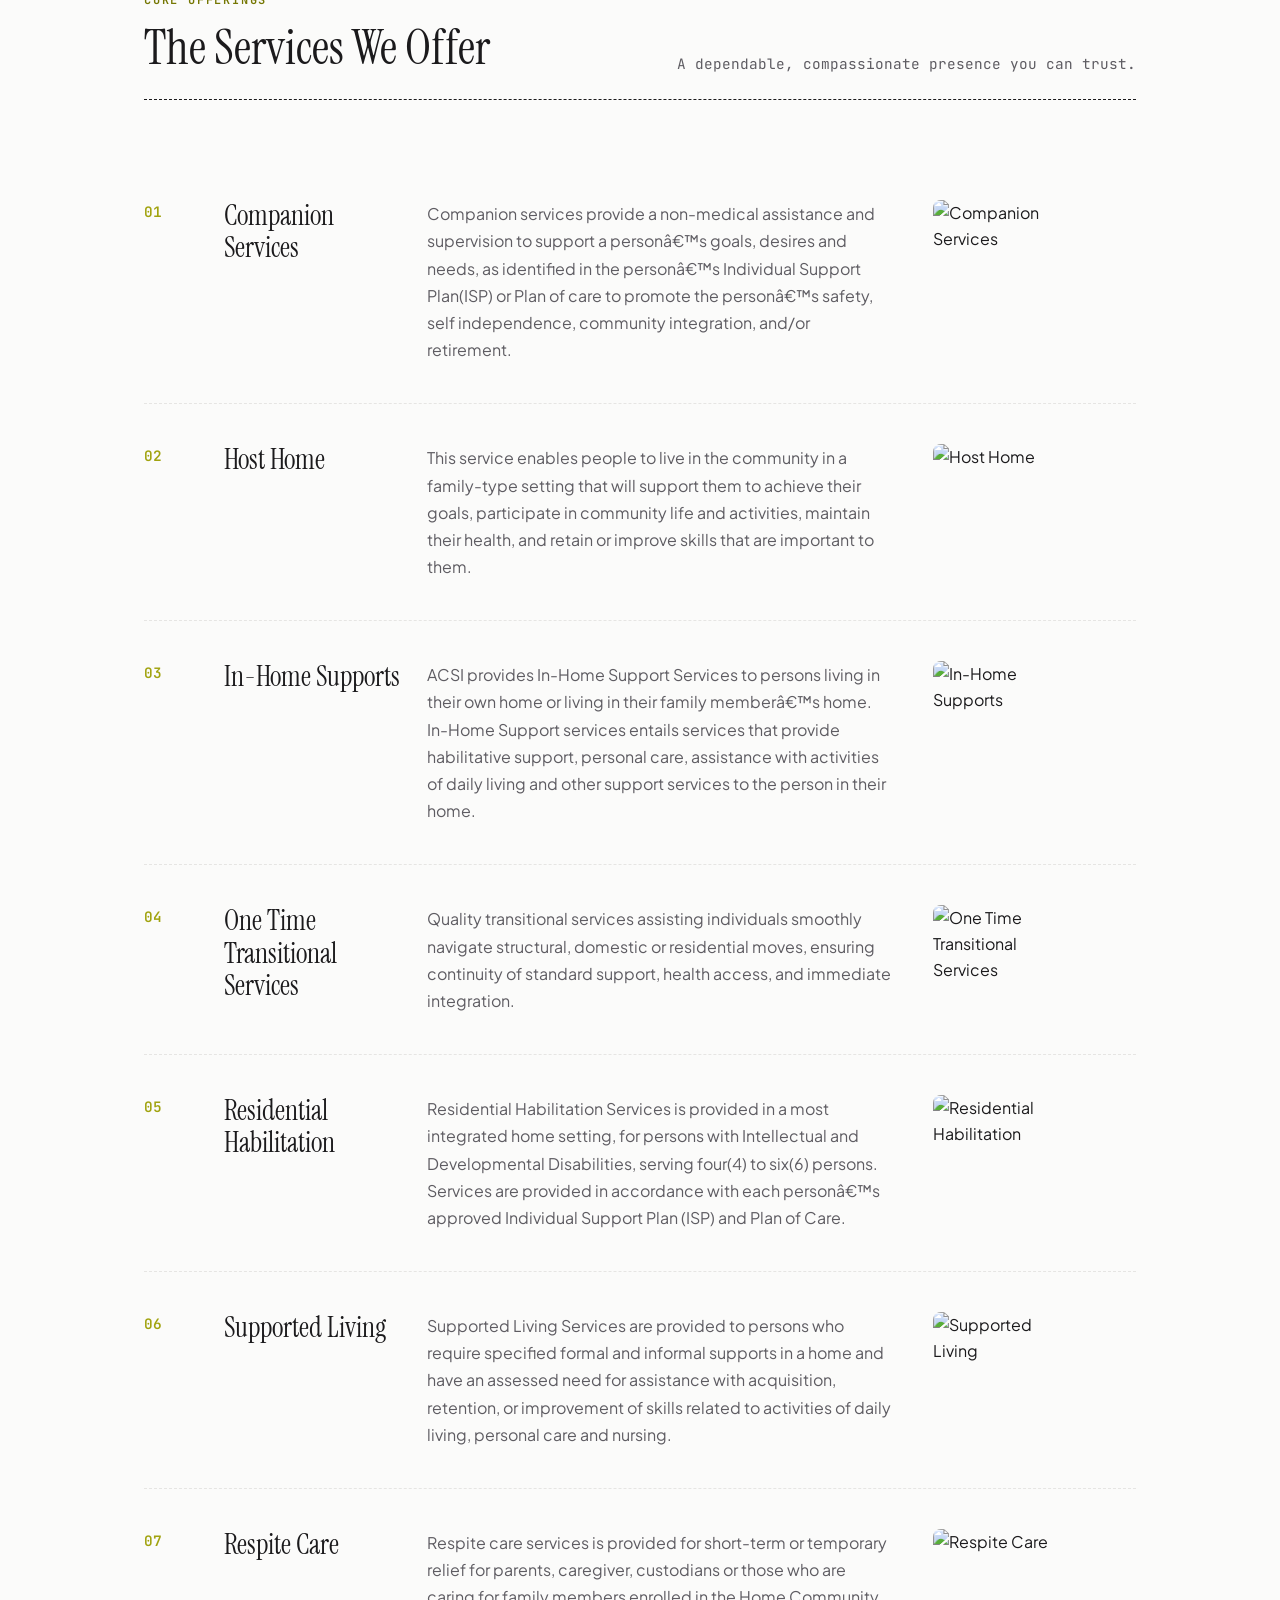
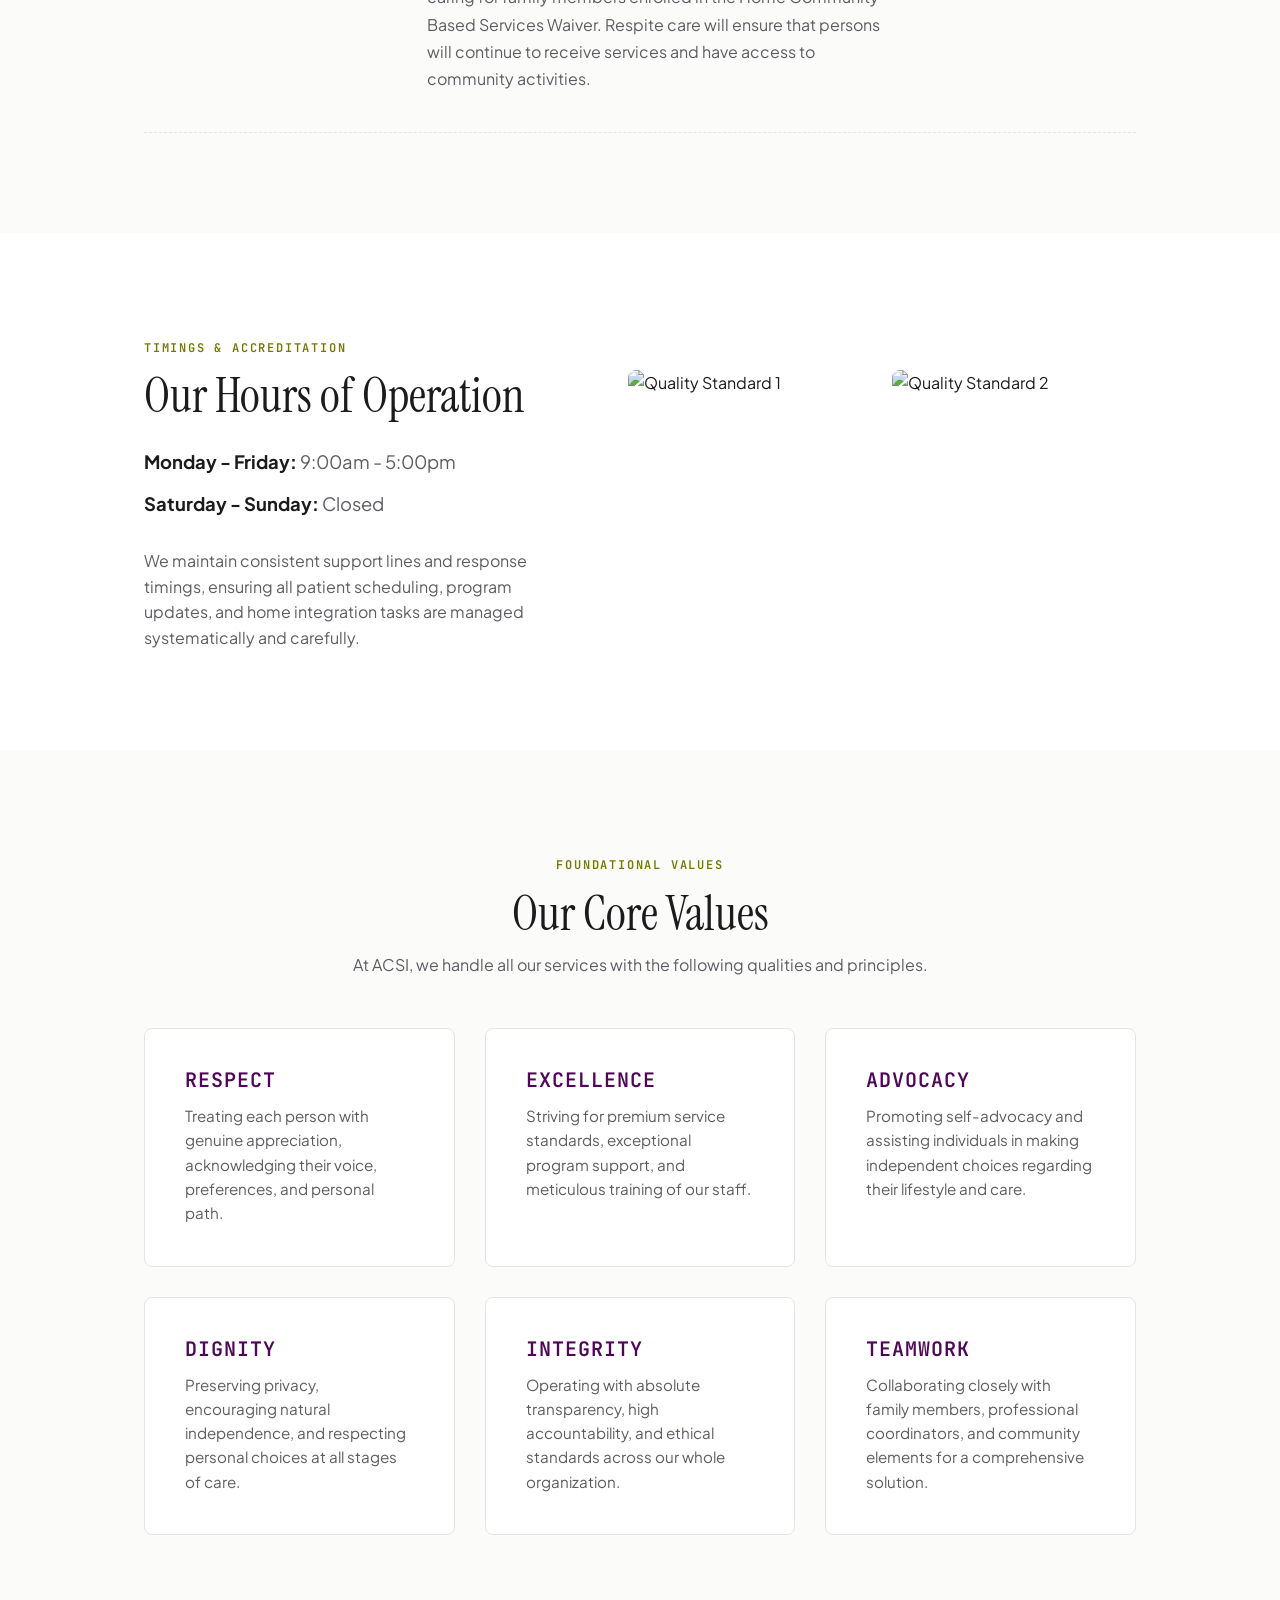
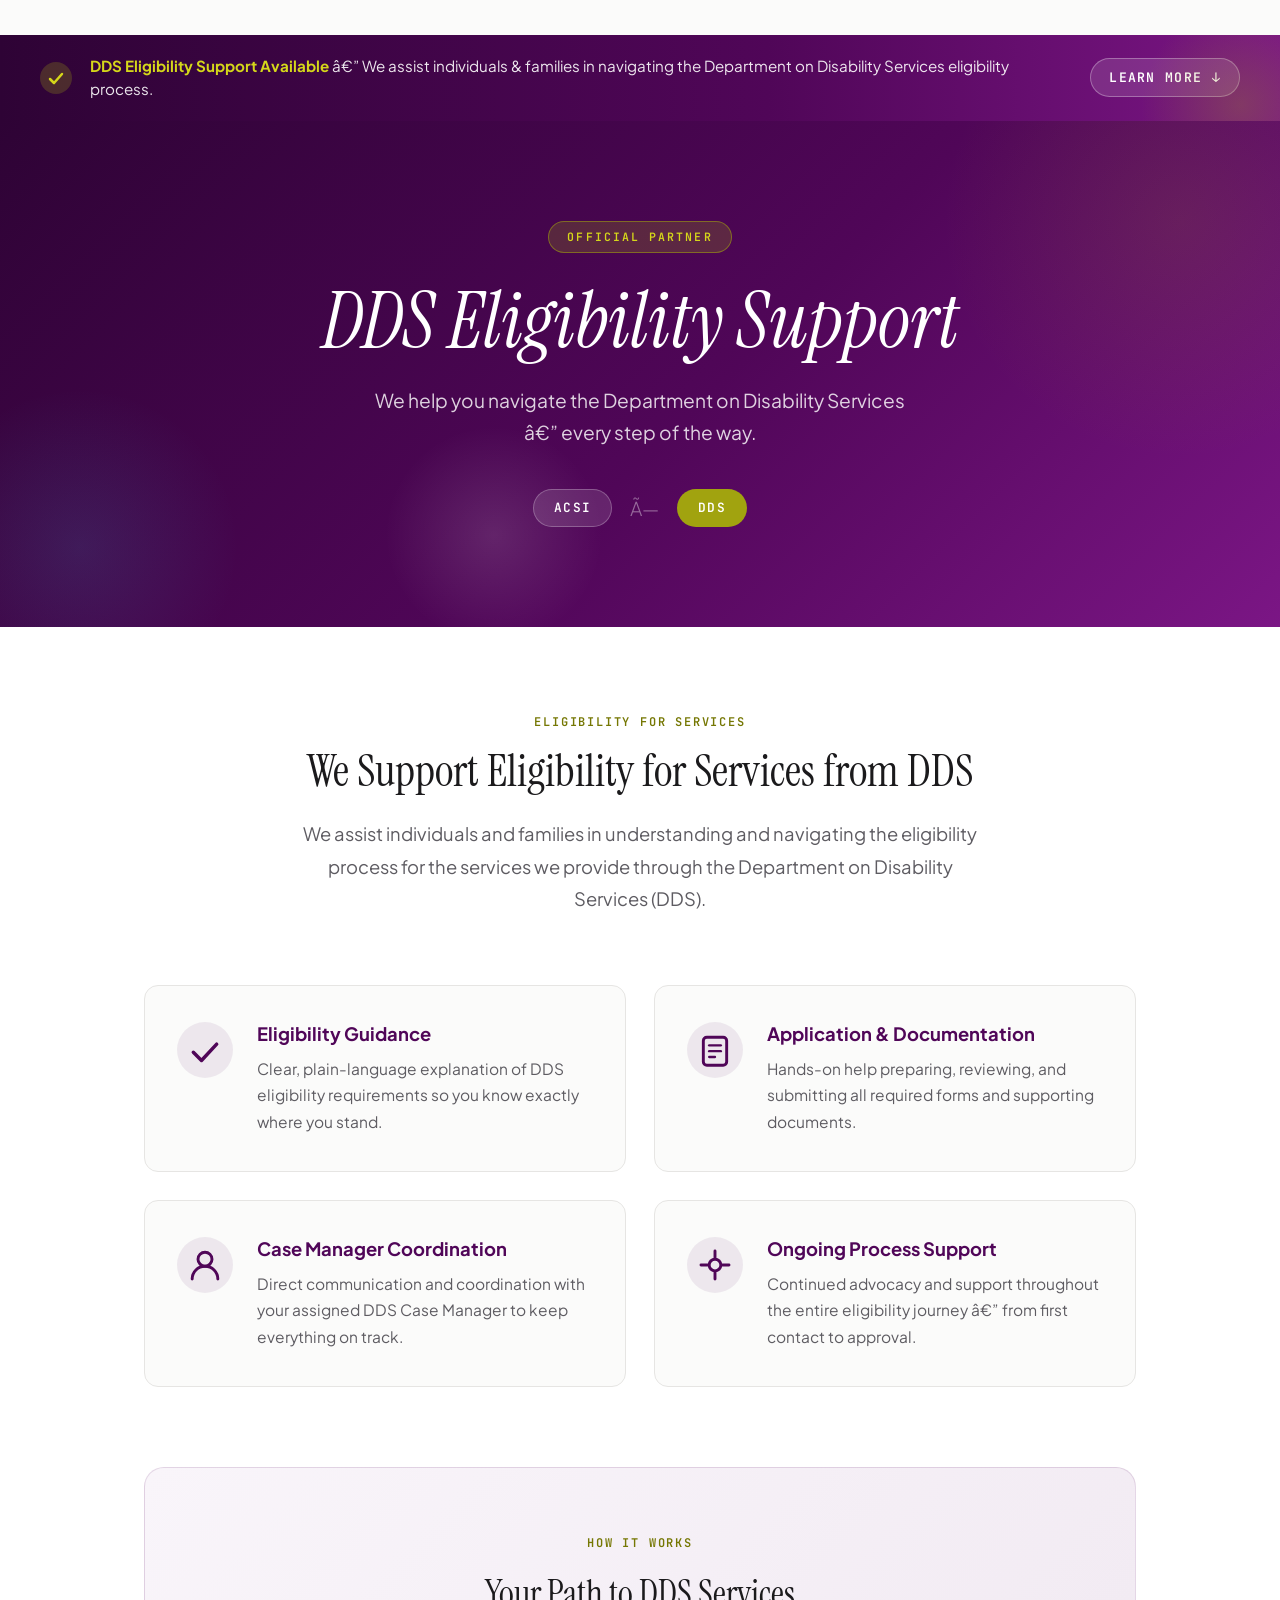
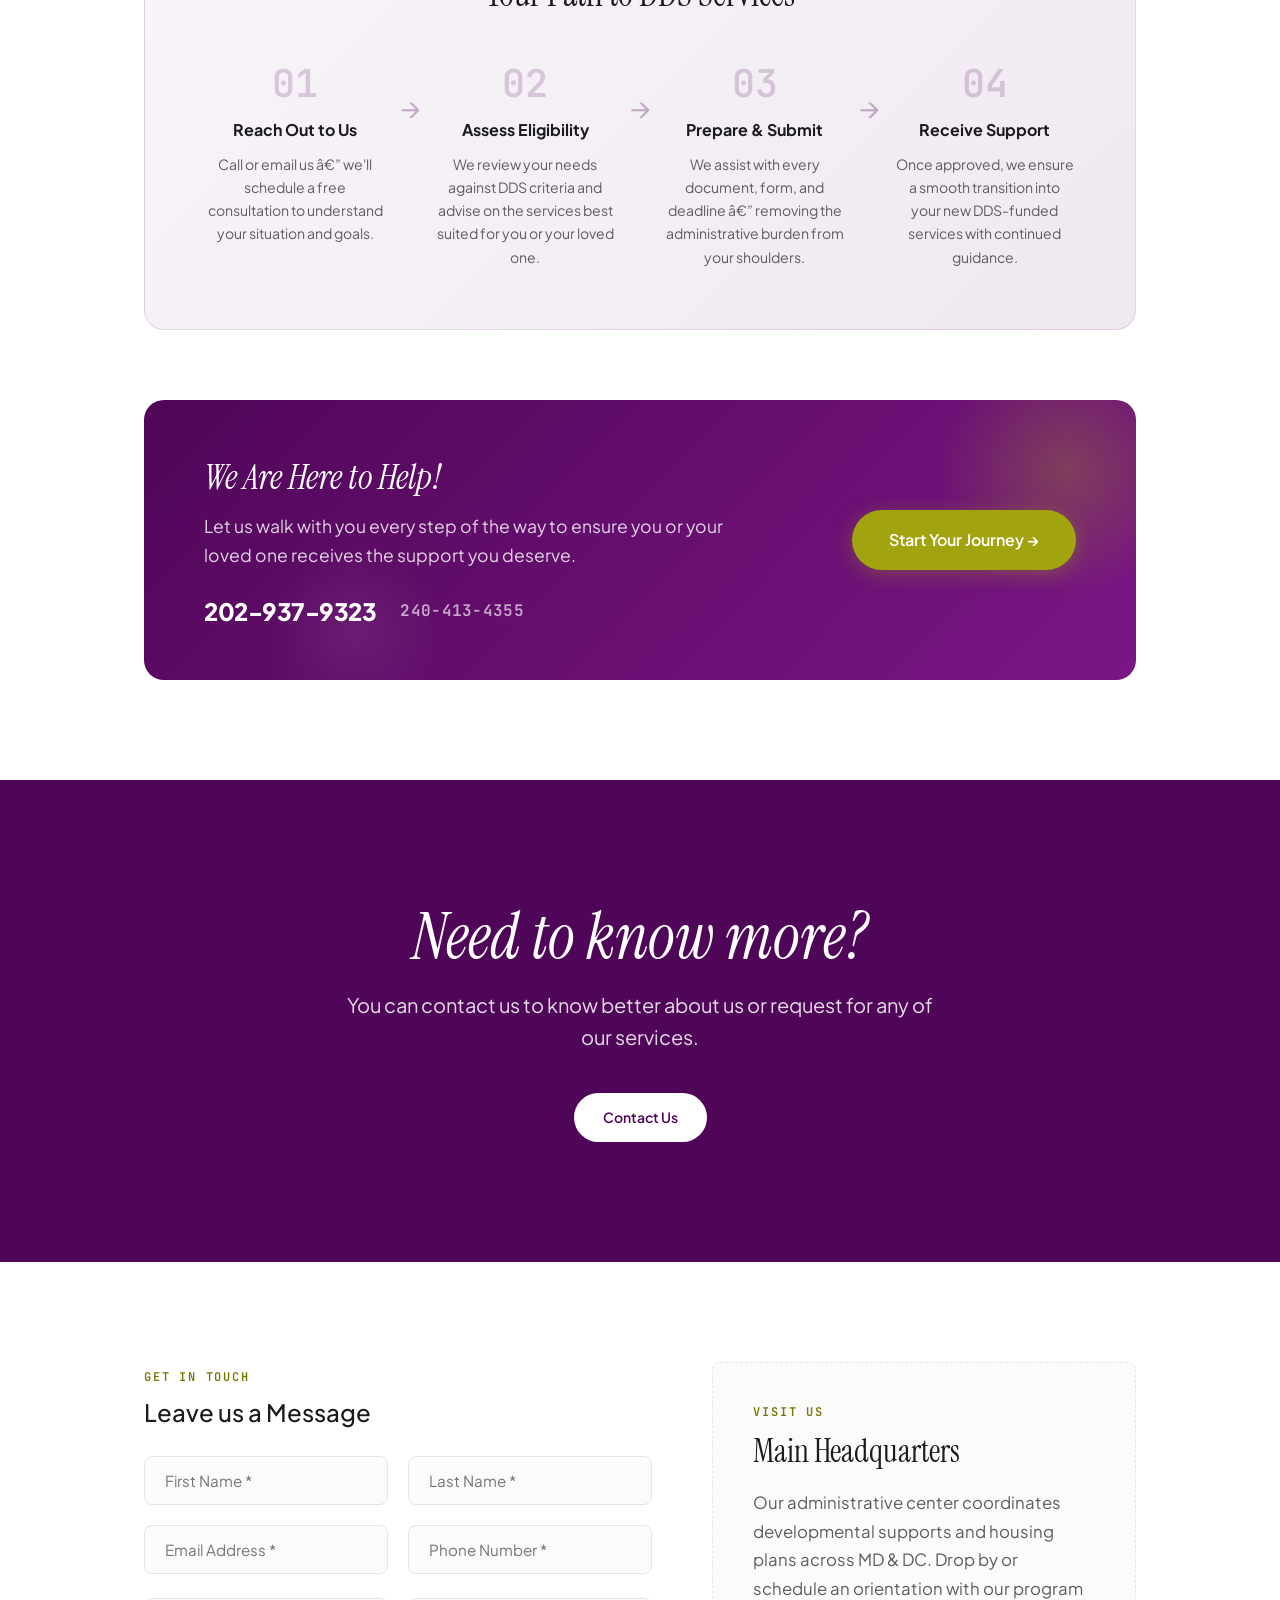
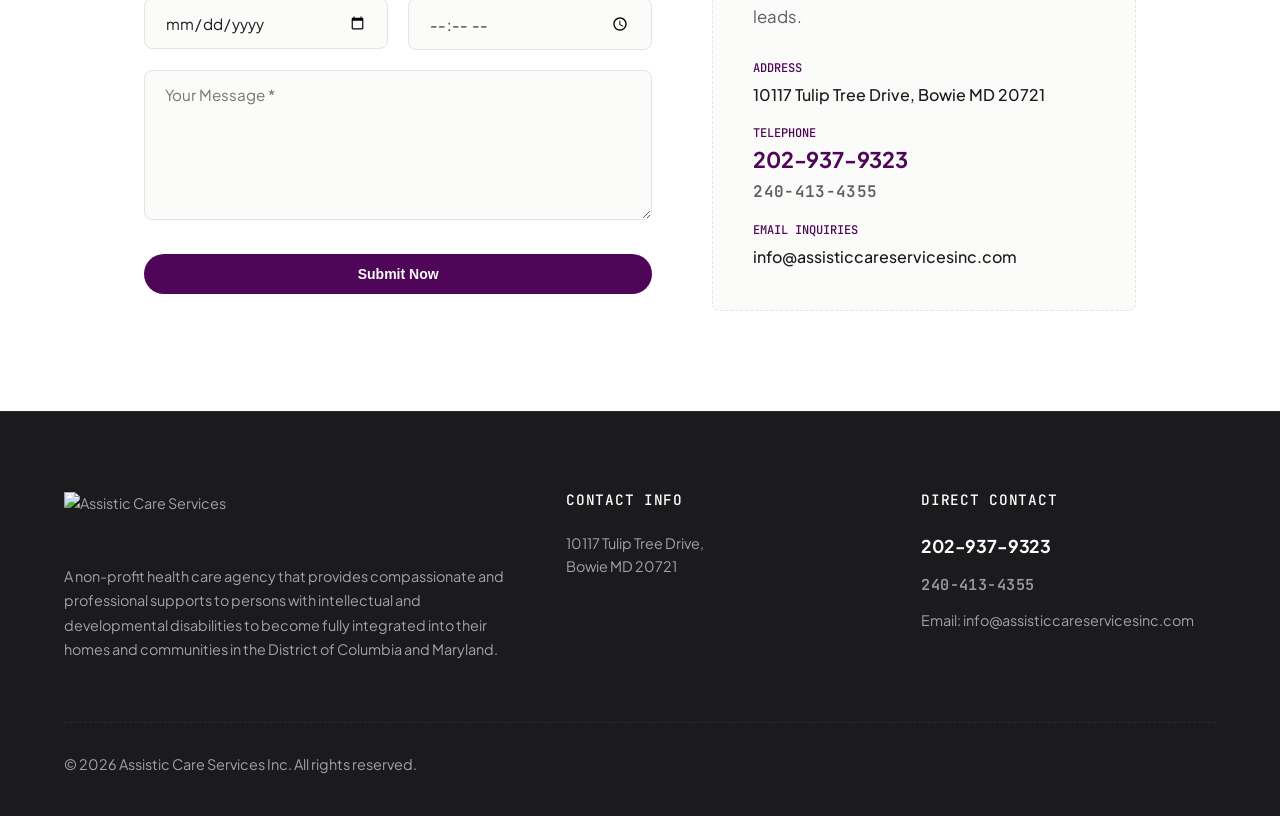
==== commit c5969db6: "Use ACSI branding, add hero image, fix mission casing" ====
--- a/index.html
+++ b/index.html
@@ -1,9 +1,9 @@
-<!DOCTYPE html>
+﻿<!DOCTYPE html>
 <html lang="en">
 
 <head>
   <meta charset="utf-8">
-  <title>Assistic Care Services</title>
+  <title>ACSI â€“ Assistic Care Services Inc.</title>
   
   <!-- Stylesheets -->
   <link href="css/crescent.css?v=1.3" rel="stylesheet">
@@ -23,7 +23,7 @@
     
     <!-- Top COVID Bar -->
     <div class="covid-bar">
-      We are stronger together against COVID-19. 💪 <a href="https://www.cdc.gov/coronavirus/2019-ncov/prevent-getting-sick/prevention.html" target="_blank" rel="noopener noreferrer">Learn more</a>
+      We are stronger together against COVID-19. ðŸ’ª <a href="https://www.cdc.gov/coronavirus/2019-ncov/prevent-getting-sick/prevention.html" target="_blank" rel="noopener noreferrer">Learn more</a>
     </div>
 
     <!-- Main Header -->
@@ -71,7 +71,7 @@
           <span>COMPASSIONATE CARE</span>
         </div>
         <h1 class="heading-editorial hero-title">
-          Welcome to <br>Assistic Care Services
+          Welcome to <br><span style="letter-spacing:0.04em;">ACSI</span>
         </h1>
         <p class="hero-desc">
           A non-profit health care agency that provides compassionate and professional supports to persons with intellectual and developmental disabilities to become fully integrated into their homes and communities.
@@ -82,7 +82,7 @@
         </div>
         
         <div class="hero-image-wrapper">
-          <img src="images/main-slider/1.jpg" alt="Compassionate Caregivers">
+          <img src="images/main-slider/hero.jpg" alt="ACSI Compassionate Caregivers">
         </div>
       </div>
     </section>
@@ -125,7 +125,7 @@
       <div class="container-narrow">
         <div class="editorial-column">
           <span class="tag-mono">ABOUT THE AGENCY</span>
-          <h2 class="heading-section" style="margin-bottom: 30px;">About Assistic Care Services</h2>
+          <h2 class="heading-section" style="margin-bottom: 30px;">About ACSI</h2>
           <p class="lead">
             Assistic Care Services Inc. is a non-profit health care agency that provides compassionate and professional supports to persons with intellectual and developmental disabilities to become fully integrated into their homes and communities in the District of Columbia and Maryland.
           </p>
@@ -147,7 +147,7 @@
           <span class="tag-mono">OUR PURPOSE</span>
           <h2 class="heading-section" style="margin-bottom: 30px;">Mission</h2>
           <p class="lead">
-            The Mission of Assistic care Services is to provide quality supportive services with respect and dignity to people living with intellectual and developmental disabilities for them to live a meaningful life and be fully integrated into their community at large.
+            The Mission of Assistic Care Services Inc. is to provide quality supportive services with respect and dignity to people living with intellectual and developmental disabilities for them to live a meaningful life and be fully integrated into their community at large.
           </p>
           <p>
             Our agency provides services that encourages self-advocacy, self-direction, community inclusion, natural support relationships, health & wellness, and also adopting person centered thinking philosophy at all level of service.
@@ -197,7 +197,7 @@
               <h3>Companion Services</h3>
             </div>
             <div class="service-desc-col">
-              Companion services provide a non-medical assistance and supervision to support a person’s goals, desires and needs, as identified in the person’s Individual Support Plan(ISP) or Plan of care to promote the person’s safety, self independence, community integration, and/or retirement.
+              Companion services provide a non-medical assistance and supervision to support a personâ€™s goals, desires and needs, as identified in the personâ€™s Individual Support Plan(ISP) or Plan of care to promote the personâ€™s safety, self independence, community integration, and/or retirement.
             </div>
             <div class="service-image-col">
               <img src="images/resource/service-4.jpg" alt="Companion Services">
@@ -225,7 +225,7 @@
               <h3>In-Home Supports</h3>
             </div>
             <div class="service-desc-col">
-              Assistic Care Services Inc. provides In-Home Support Services to persons living in their own home or living in their family member’s home. In-Home Support services entails services that provide habilitative support, personal care, assistance with activities of daily living and other support services to the person in their home.
+              ACSI provides In-Home Support Services to persons living in their own home or living in their family memberâ€™s home. In-Home Support services entails services that provide habilitative support, personal care, assistance with activities of daily living and other support services to the person in their home.
             </div>
             <div class="service-image-col">
               <img src="images/resource/service-6.jpg" alt="In-Home Supports">
@@ -253,7 +253,7 @@
               <h3>Residential Habilitation</h3>
             </div>
             <div class="service-desc-col">
-              Residential Habilitation Services is provided in a most integrated home setting, for persons with Intellectual and Developmental Disabilities, serving four(4) to six(6) persons. Services are provided in accordance with each person’s approved Individual Support Plan (ISP) and Plan of Care.
+              Residential Habilitation Services is provided in a most integrated home setting, for persons with Intellectual and Developmental Disabilities, serving four(4) to six(6) persons. Services are provided in accordance with each personâ€™s approved Individual Support Plan (ISP) and Plan of Care.
             </div>
             <div class="service-image-col">
               <img src="images/resource/service-8.jpg" alt="Residential Habilitation">
@@ -323,7 +323,7 @@
           <span class="tag-mono">FOUNDATIONAL VALUES</span>
           <h2 class="heading-section">Our Core Values</h2>
           <p style="color: var(--color-text-muted); margin-top: 12px;">
-            At Assistic Care Services, we handle all our services with the following qualities and principles.
+            At ACSI, we handle all our services with the following qualities and principles.
           </p>
         </div>
 
@@ -366,7 +366,7 @@
           </svg>
         </div>
         <p class="dds-announce-text">
-          <strong>DDS Eligibility Support Available</strong> — We assist individuals &amp; families in navigating the Department on Disability Services eligibility process.
+          <strong>DDS Eligibility Support Available</strong> â€” We assist individuals &amp; families in navigating the Department on Disability Services eligibility process.
         </p>
         <a href="#dds-eligibility" class="dds-announce-cta">Learn More &darr;</a>
       </div>
@@ -379,10 +379,10 @@
         <div class="dds-banner-inner">
           <div class="dds-banner-badge">Official Partner</div>
           <h2 class="dds-banner-heading">DDS Eligibility Support</h2>
-          <p class="dds-banner-sub">We help you navigate the Department on Disability Services — every step of the way.</p>
+          <p class="dds-banner-sub">We help you navigate the Department on Disability Services â€” every step of the way.</p>
           <div class="dds-banner-logo-row">
-            <span class="dds-org-chip">Assistic Care Services</span>
-            <span class="dds-divider-x">×</span>
+            <span class="dds-org-chip">ACSI</span>
+            <span class="dds-divider-x">Ã—</span>
             <span class="dds-org-chip dds-org-chip-accent">DDS</span>
           </div>
         </div>
@@ -461,7 +461,7 @@
               </div>
               <div class="dds-pillar-content">
                 <h4>Ongoing Process Support</h4>
-                <p>Continued advocacy and support throughout the entire eligibility journey — from first contact to approval.</p>
+                <p>Continued advocacy and support throughout the entire eligibility journey â€” from first contact to approval.</p>
               </div>
             </div>
           </div>
@@ -477,7 +477,7 @@
                 <div class="dds-step-num">01</div>
                 <div class="dds-step-body">
                   <h5>Reach Out to Us</h5>
-                  <p>Call or email us — we'll schedule a free consultation to understand your situation and goals.</p>
+                  <p>Call or email us â€” we'll schedule a free consultation to understand your situation and goals.</p>
                 </div>
               </div>
               <div class="dds-step-arrow">&#8594;</div>
@@ -493,7 +493,7 @@
                 <div class="dds-step-num">03</div>
                 <div class="dds-step-body">
                   <h5>Prepare &amp; Submit</h5>
-                  <p>We assist with every document, form, and deadline — removing the administrative burden from your shoulders.</p>
+                  <p>We assist with every document, form, and deadline â€” removing the administrative burden from your shoulders.</p>
                 </div>
               </div>
               <div class="dds-step-arrow">&#8594;</div>
@@ -669,7 +669,7 @@
         </div>
         
         <div class="footer-bottom">
-          <div>&copy; 2026 Assistic Care Services. All rights reserved.</div>
+          <div>&copy; 2026 Assistic Care Services Inc. All rights reserved.</div>
         </div>
       </div>
     </footer>
@@ -735,7 +735,7 @@
     }
   </script>
 
-  <!-- Formspree Ajax SDK (Vanilla JS, CDN — no bundler needed) -->
+  <!-- Formspree Ajax SDK (Vanilla JS, CDN â€” no bundler needed) -->
   <script>
     window.formspree = window.formspree || function () { (formspree.q = formspree.q || []).push(arguments); };
     formspree('initForm', { formElement: '#contact-form', formId: 'mqperddn' });
@@ -743,4 +743,4 @@
   <script src="https://unpkg.com/@formspree/ajax@1" defer></script>
 
 </body>
-</html>+</html>
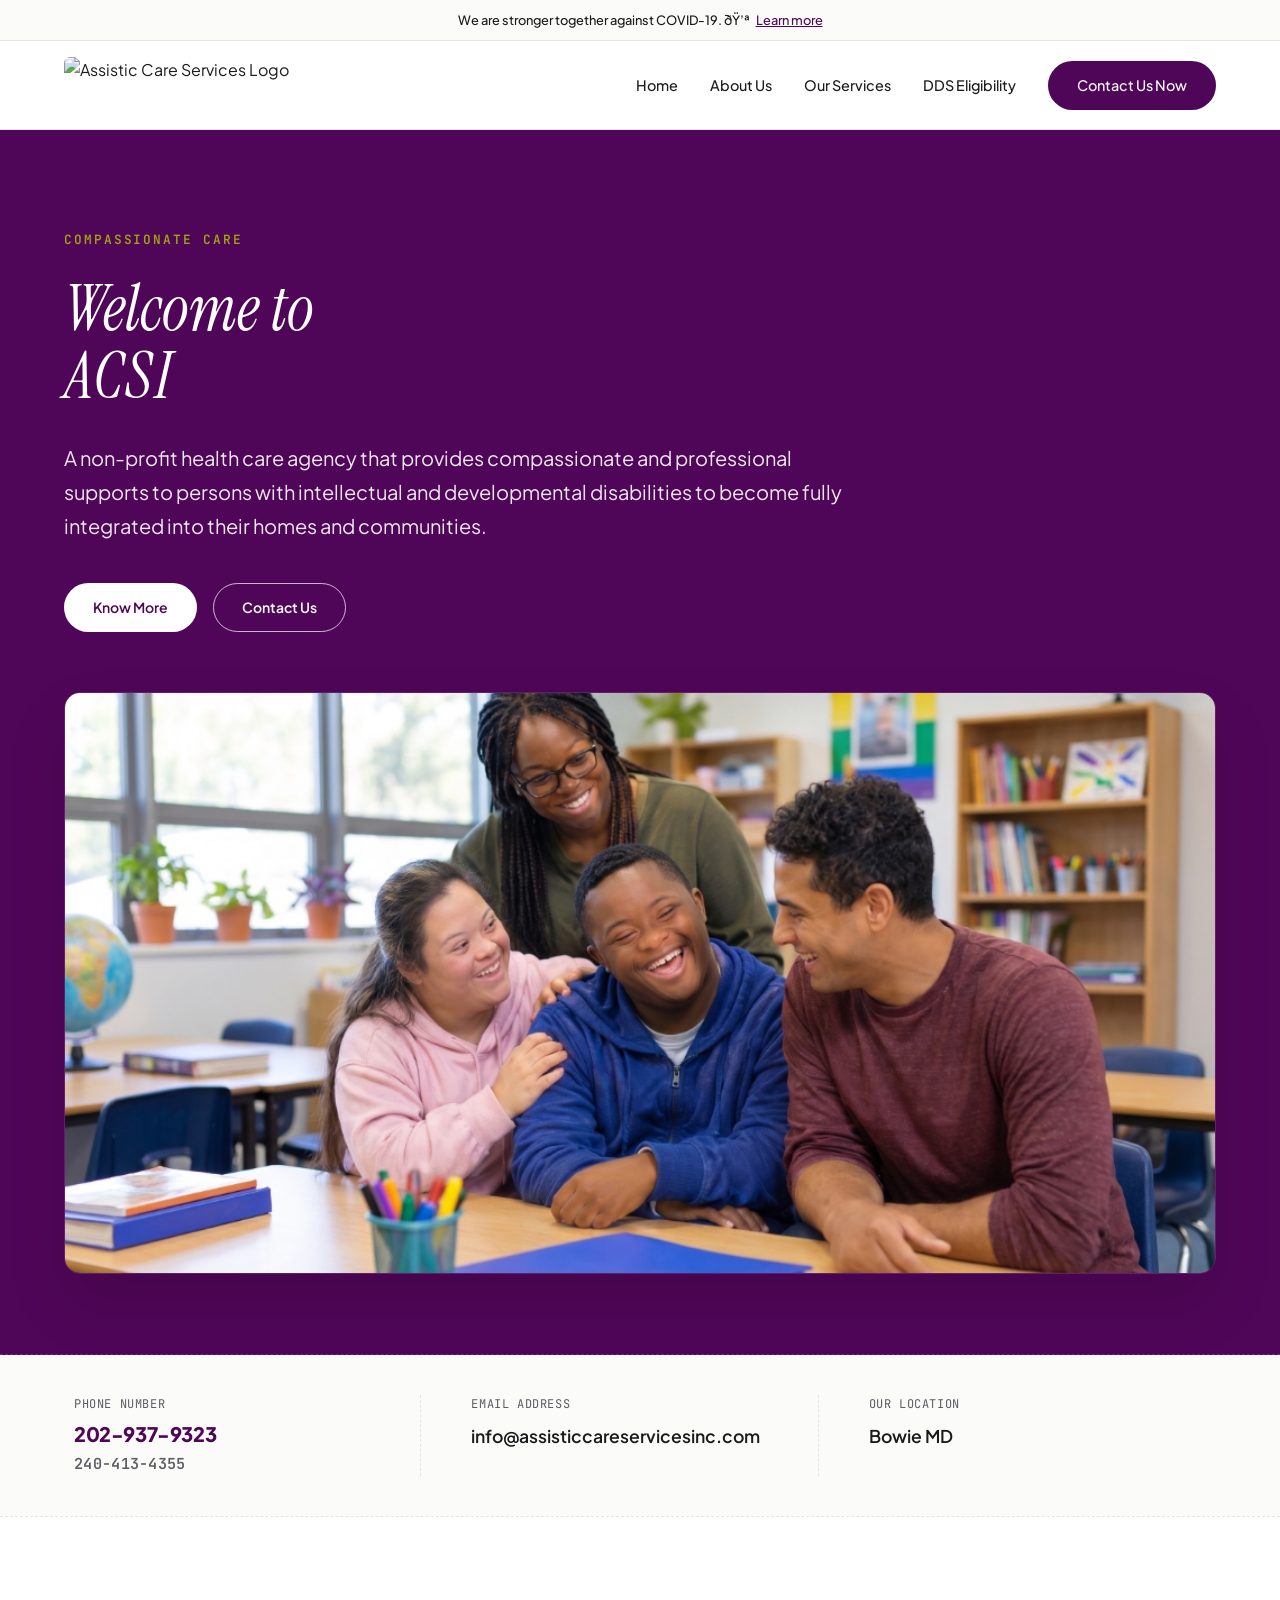
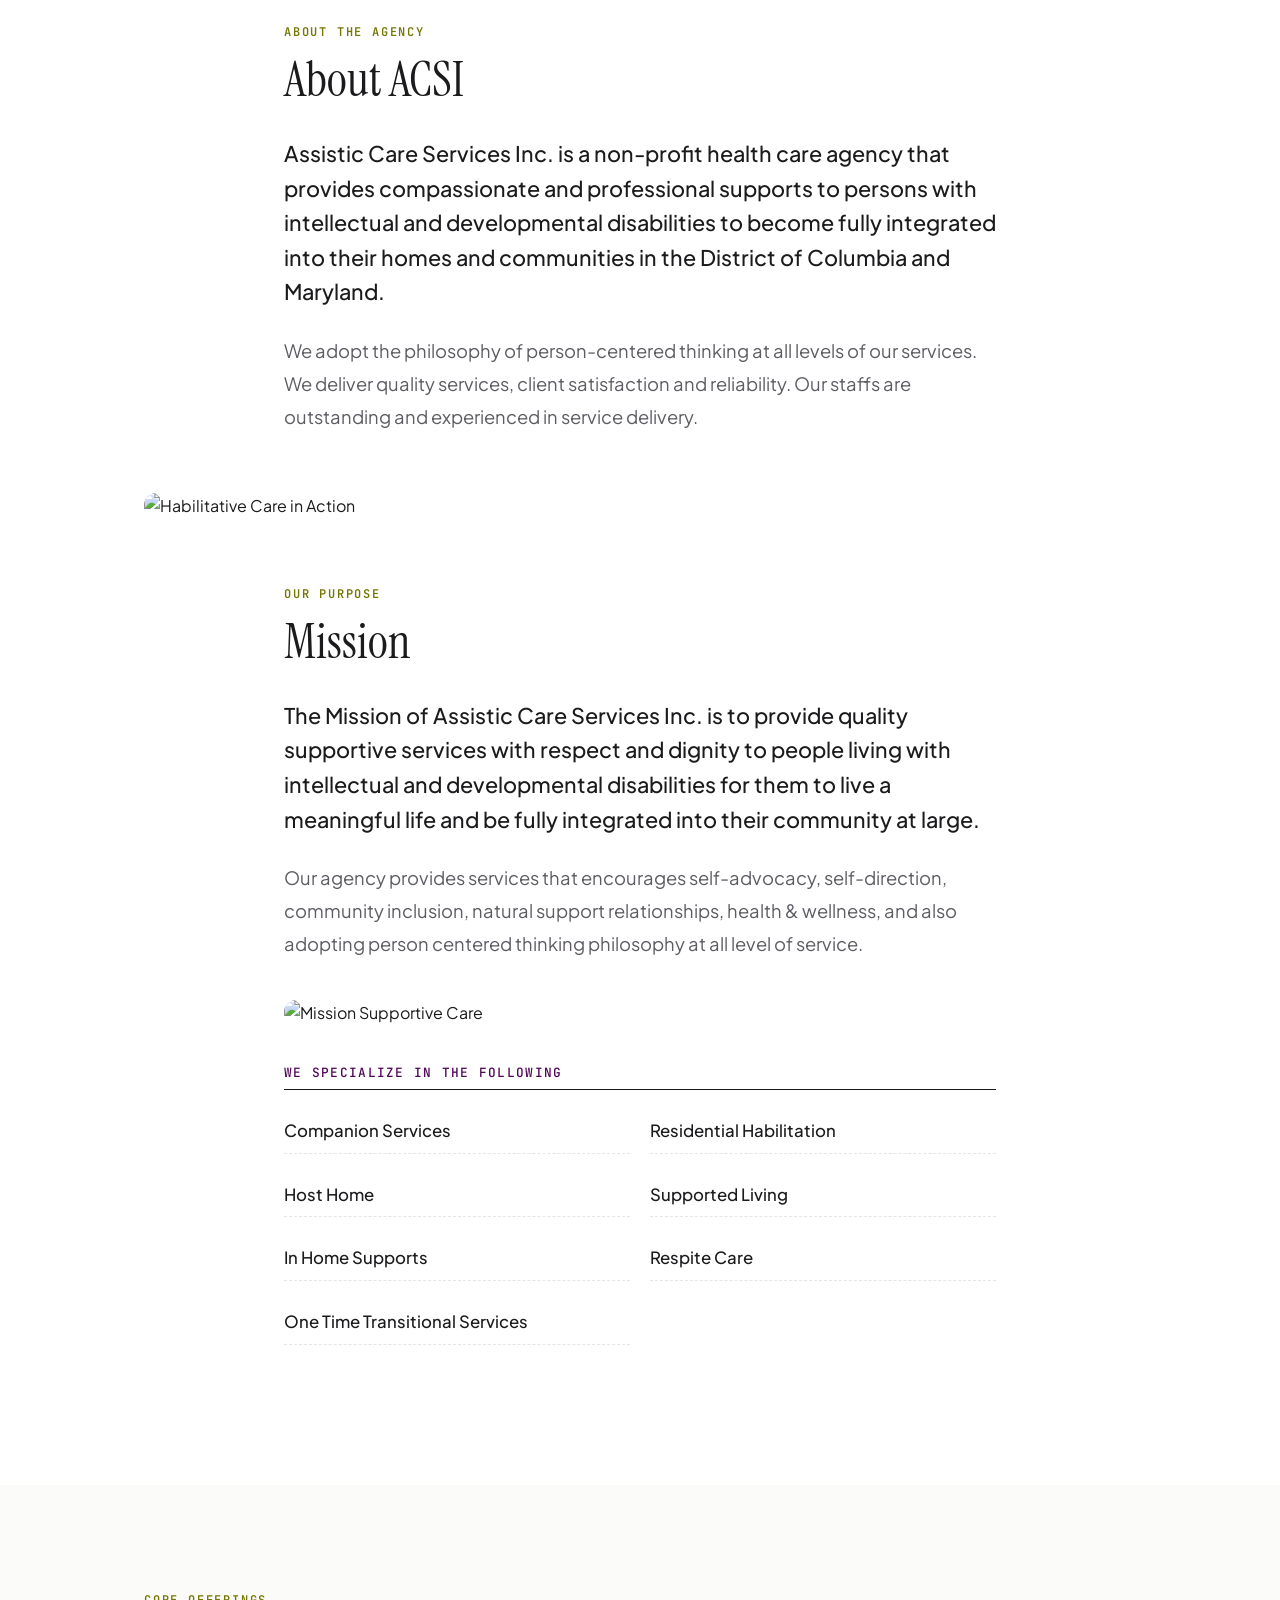
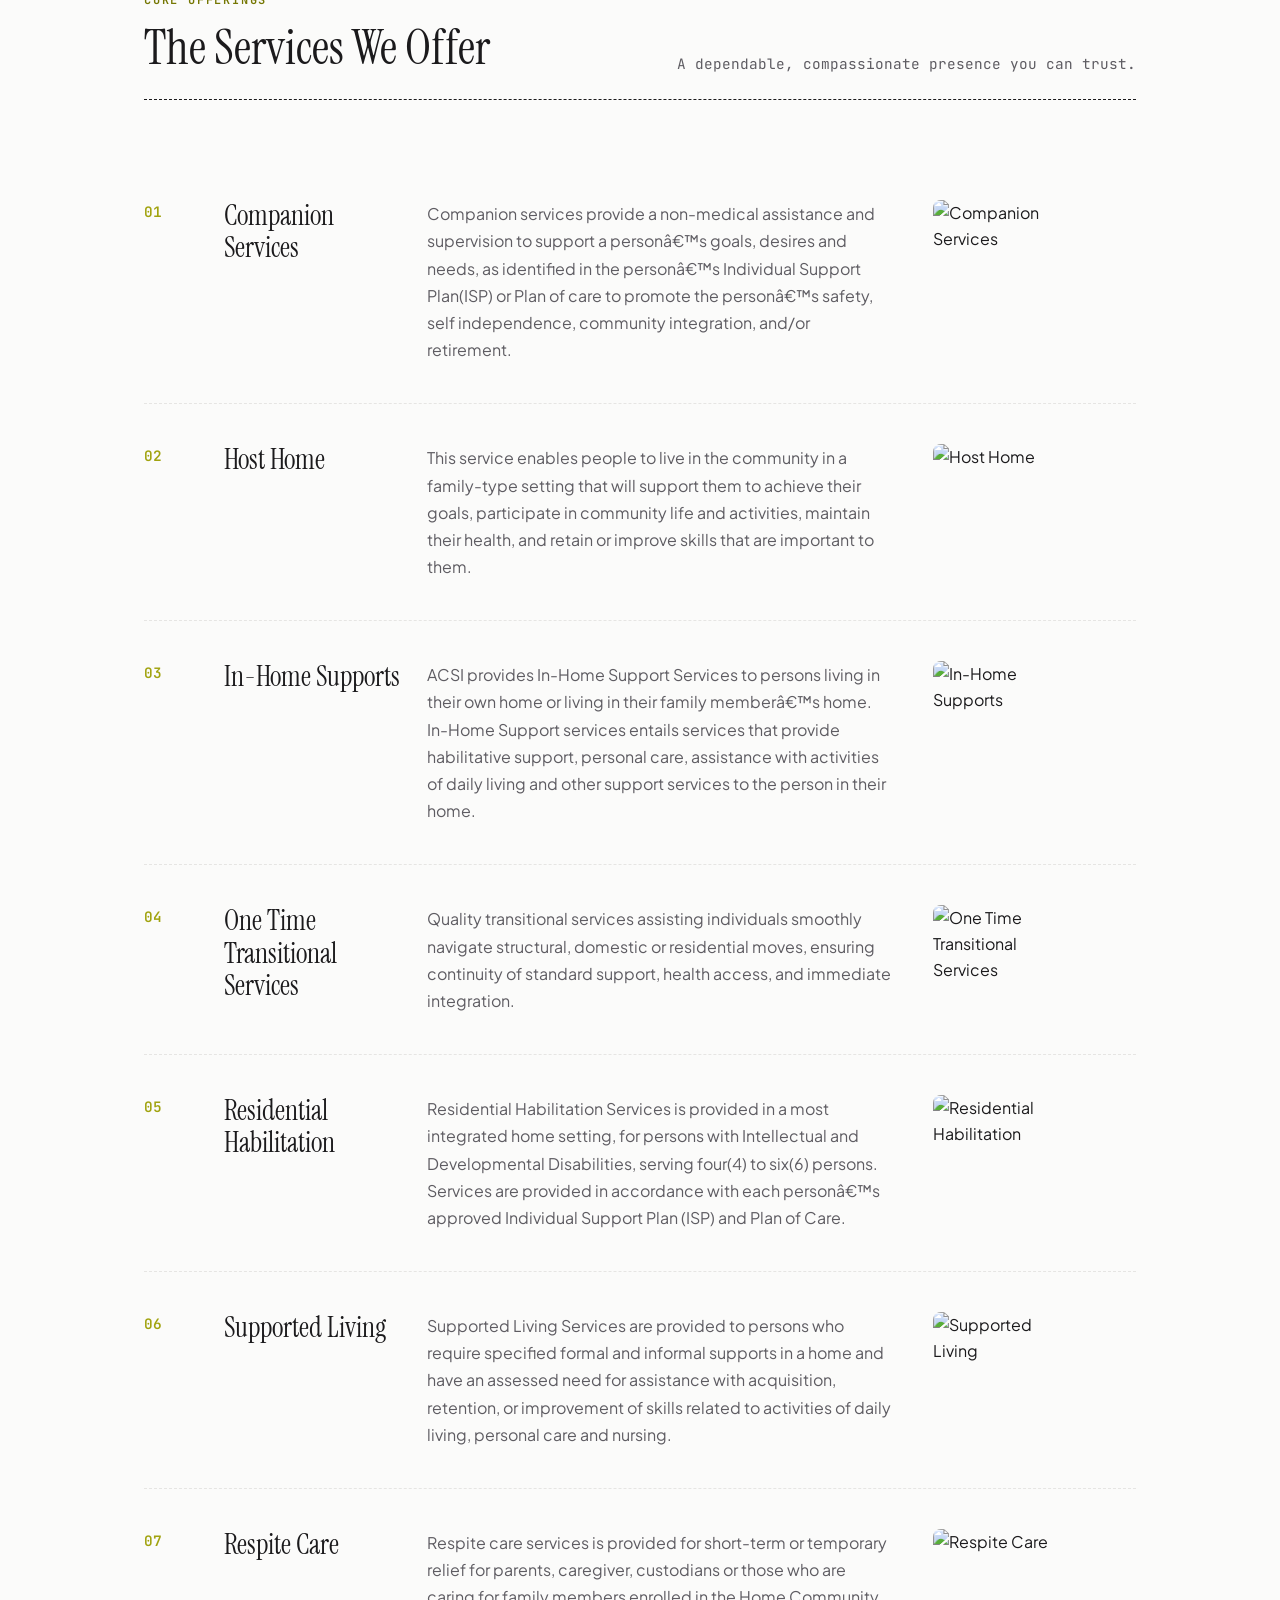
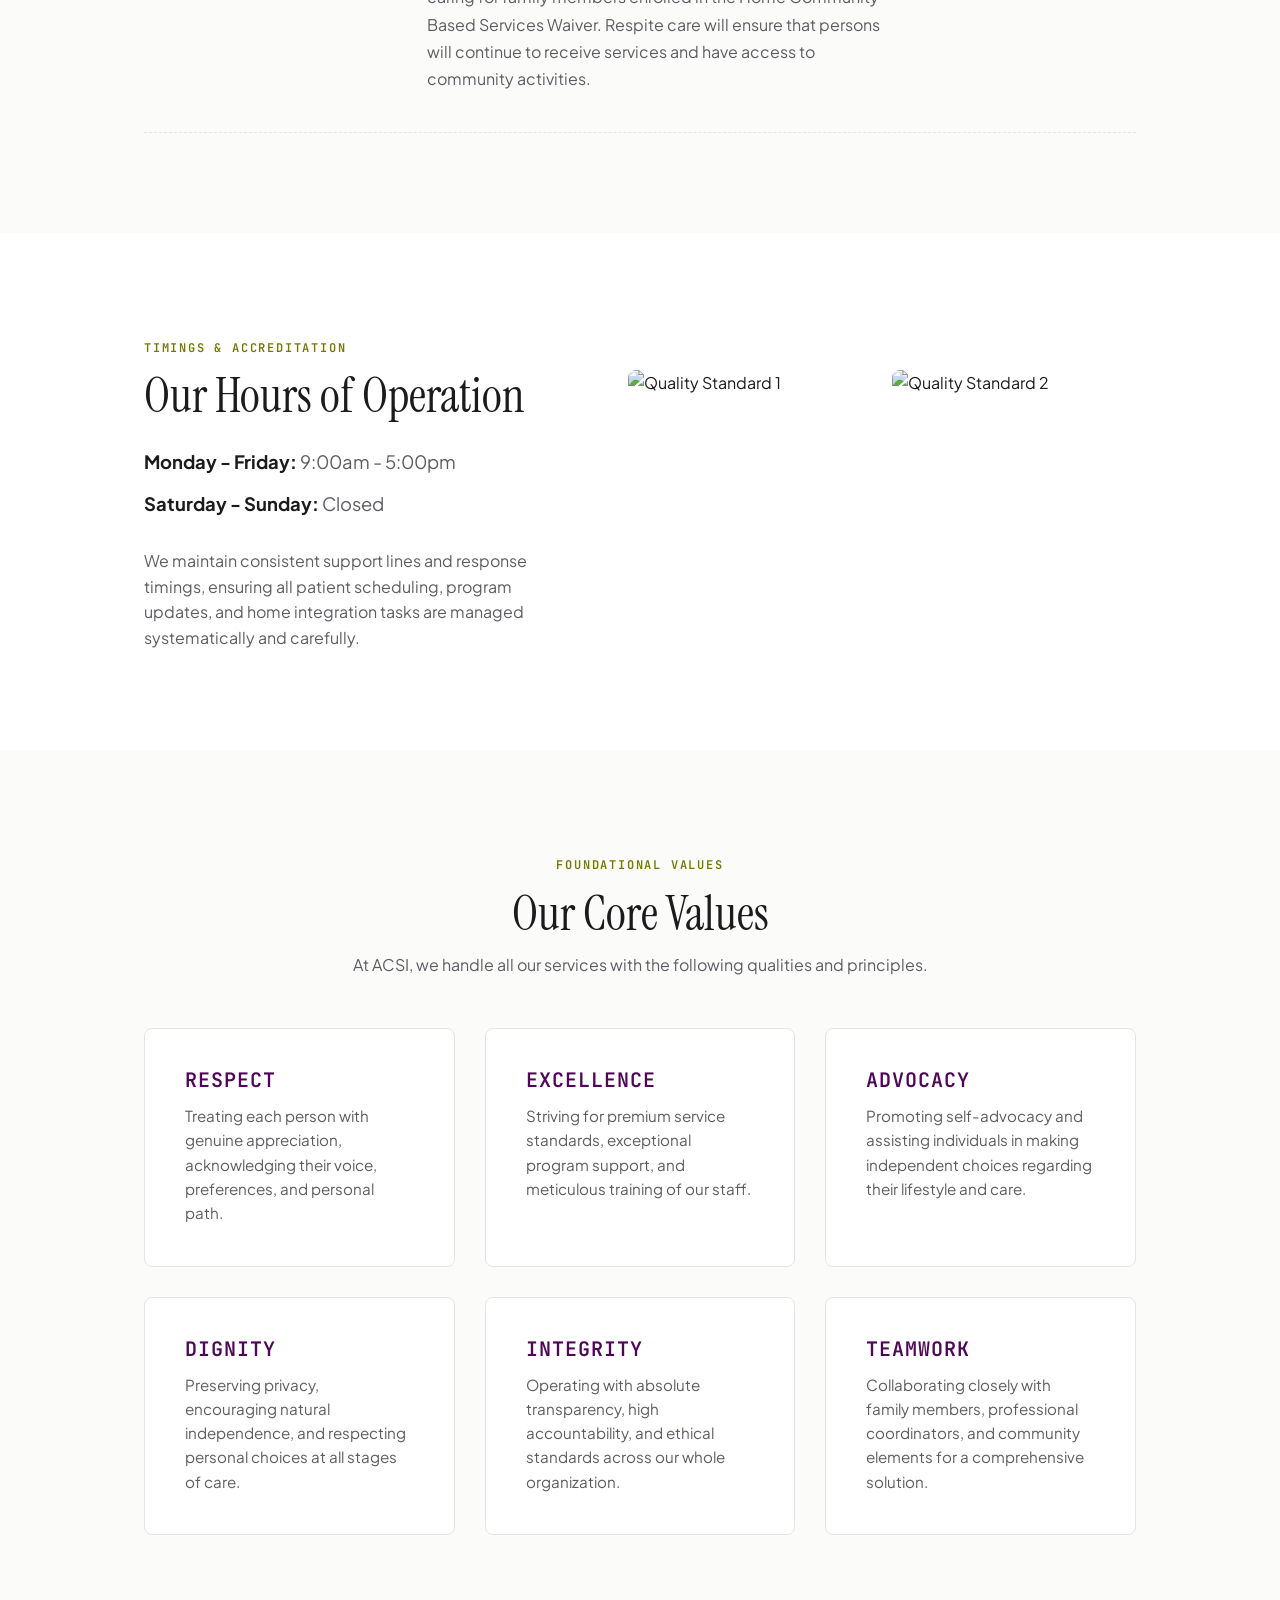
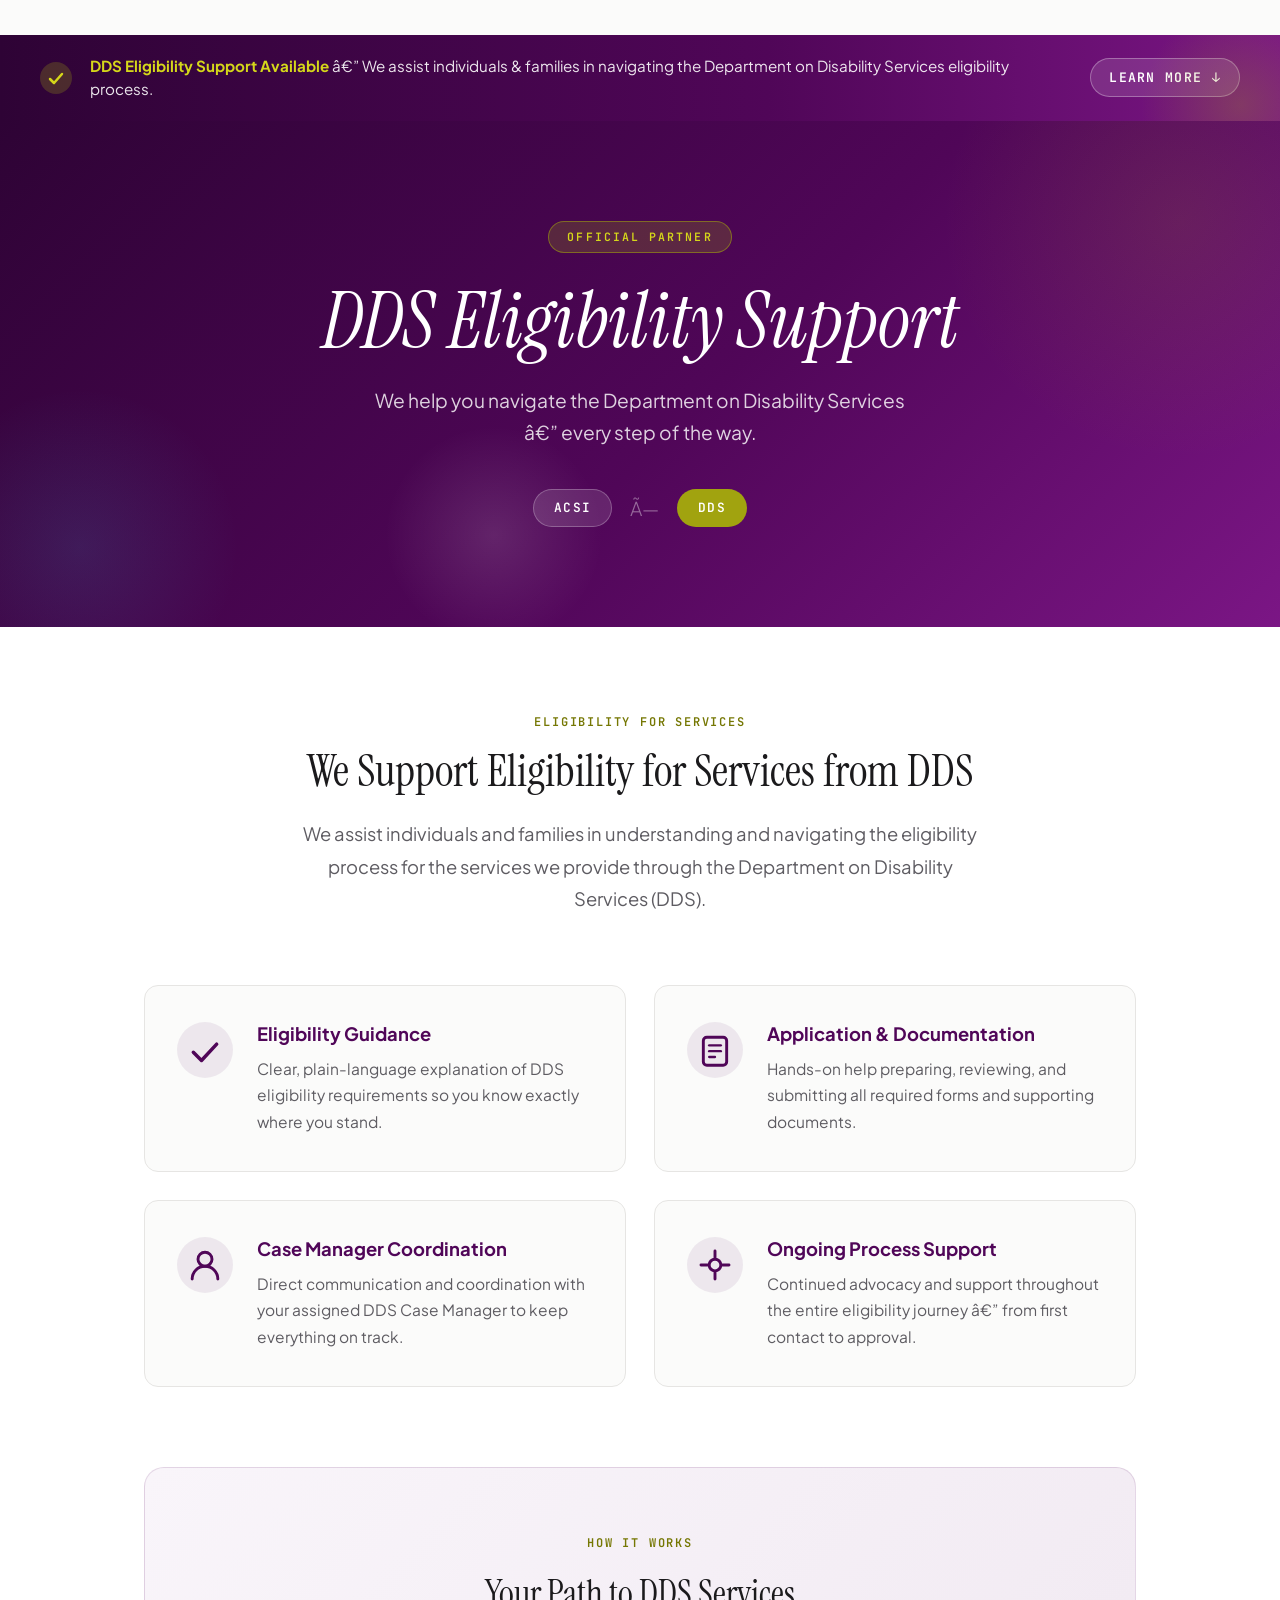
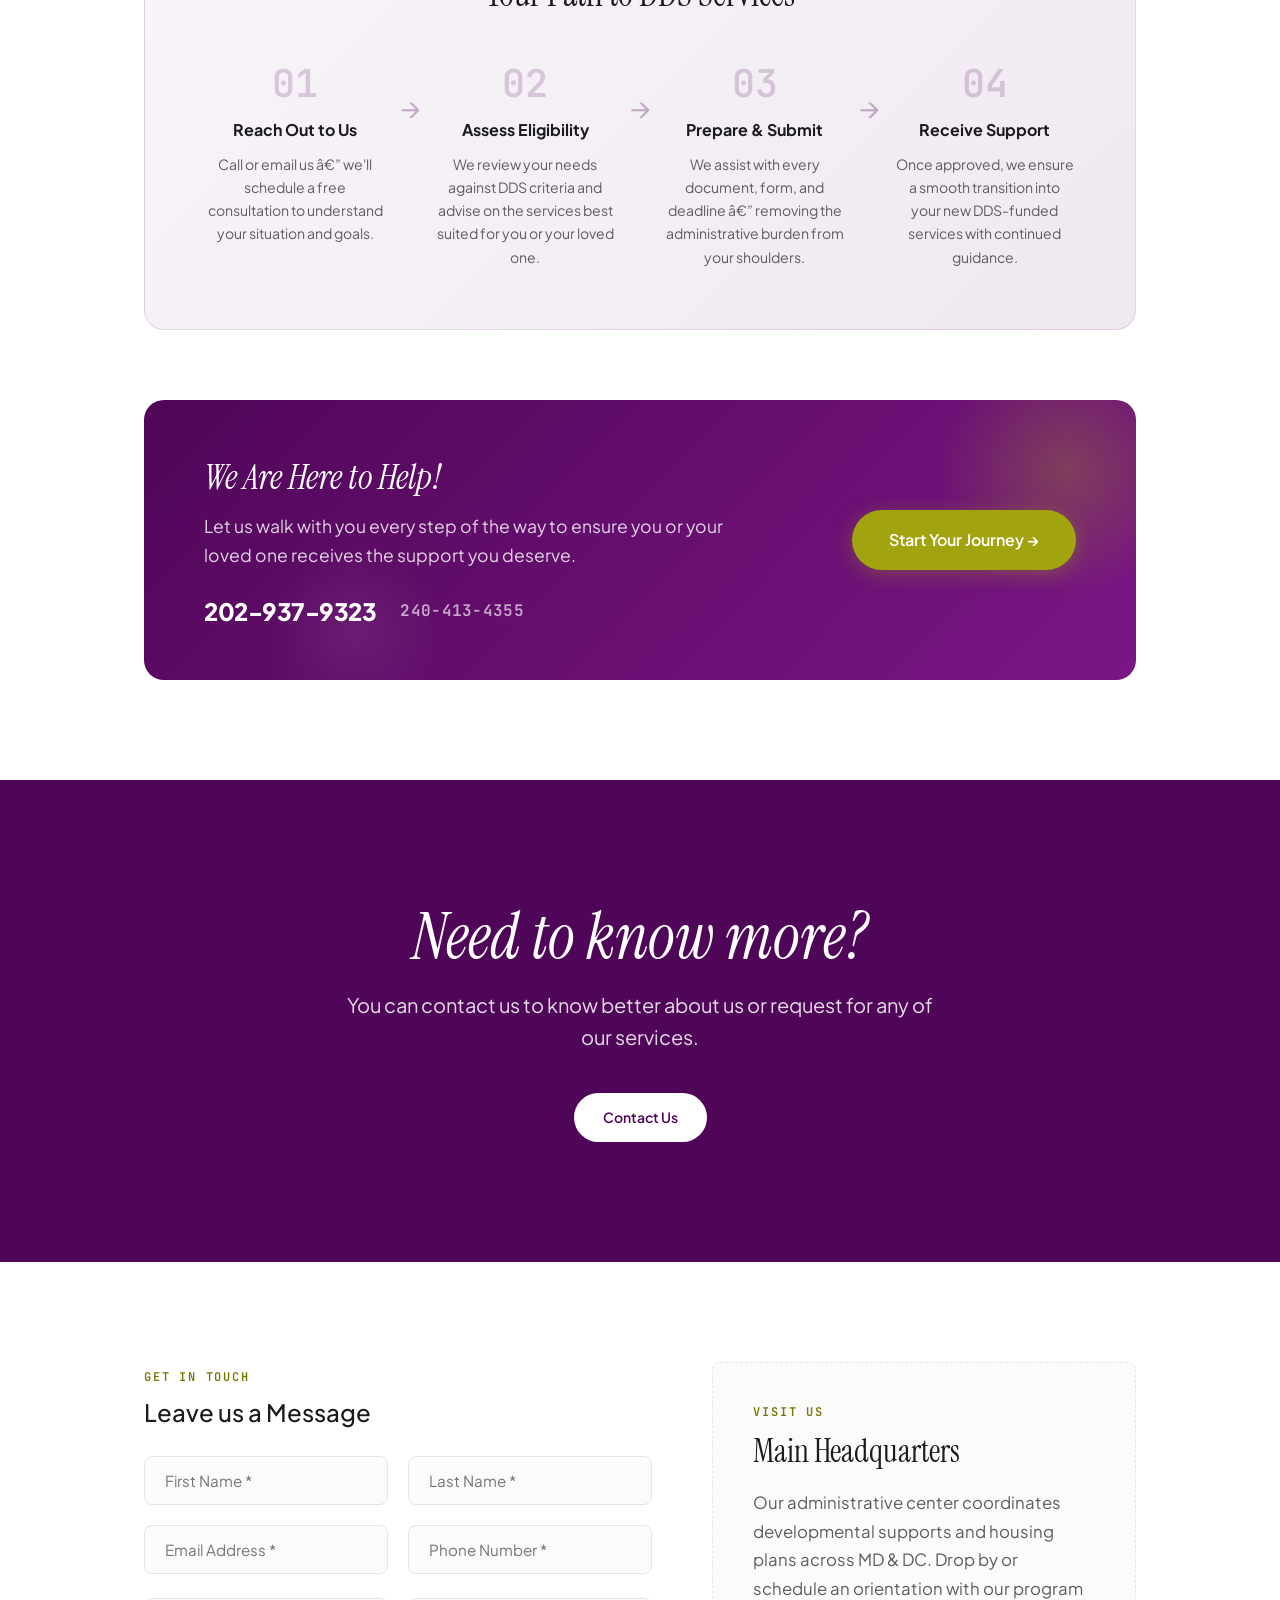
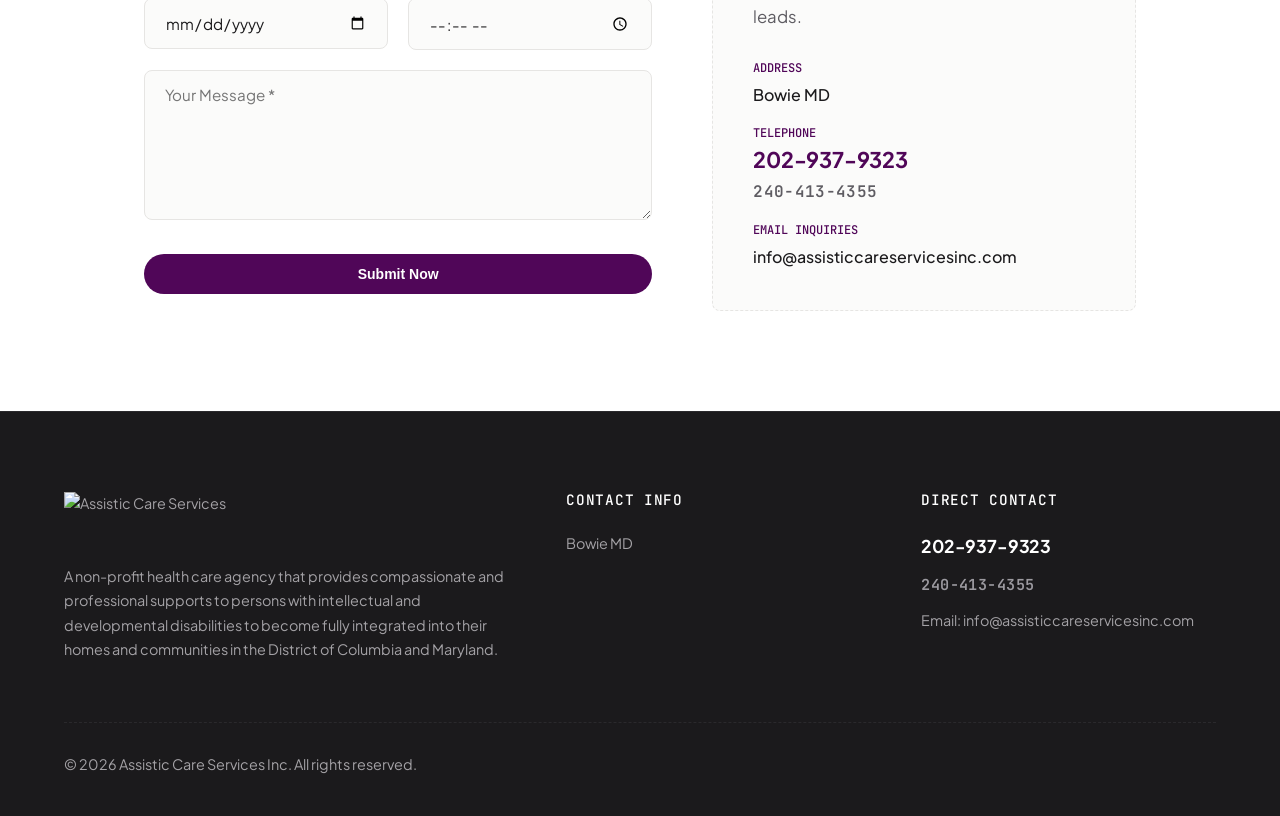
==== commit 81dfe5e4: "Simplify address to Bowie MD" ====
--- a/index.html
+++ b/index.html
@@ -110,7 +110,7 @@
           <div class="info-strip-item">
             <div class="info-strip-label">Our Location</div>
             <div class="info-strip-value">
-              <a href="https://google.com/maps/place/10117+Tulip+Tree+Dr,+Bowie,+MD+20721,+USA/@38.9153497,-76.834989,16.75z/data=!4m5!3m4!1s0x89b7c01b39960b59:0xef393e6b31272965!8m2!3d38.914853!4d-76.83345" target="_blank" rel="noopener noreferrer">10117 Tulip Tree Drive, Bowie MD</a>
+              <a href="https://google.com/maps/place/10117+Tulip+Tree+Dr,+Bowie,+MD+20721,+USA/@38.9153497,-76.834989,16.75z/data=!4m5!3m4!1s0x89b7c01b39960b59:0xef393e6b31272965!8m2!3d38.914853!4d-76.83345" target="_blank" rel="noopener noreferrer">Bowie MD</a>
             </div>
           </div>
           
@@ -604,7 +604,7 @@
             <div style="margin-bottom: 20px;">
               <h4 style="font-family: var(--font-mono); font-size: 0.75rem; text-transform: uppercase; color: var(--color-primary); margin-bottom: 6px;">ADDRESS</h4>
               <p style="font-weight: 500;">
-                <a href="https://google.com/maps/place/10117+Tulip+Tree+Dr,+Bowie,+MD+20721,+USA/@38.9153497,-76.834989,16.75z/data=!4m5!3m4!1s0x89b7c01b39960b59:0xef393e6b31272965!8m2!3d38.914853!4d-76.83345" target="_blank" rel="noopener noreferrer">10117 Tulip Tree Drive, Bowie MD 20721</a>
+                <a href="https://google.com/maps/place/10117+Tulip+Tree+Dr,+Bowie,+MD+20721,+USA/@38.9153497,-76.834989,16.75z/data=!4m5!3m4!1s0x89b7c01b39960b59:0xef393e6b31272965!8m2!3d38.914853!4d-76.83345" target="_blank" rel="noopener noreferrer">Bowie MD</a>
               </p>
             </div>
             
@@ -647,7 +647,7 @@
             <ul>
               <li>
                 <a href="https://google.com/maps/place/10117+Tulip+Tree+Dr,+Bowie,+MD+20721,+USA/@38.9153497,-76.834989,16.75z/data=!4m5!3m4!1s0x89b7c01b39960b59:0xef393e6b31272965!8m2!3d38.914853!4d-76.83345" target="_blank" rel="noopener noreferrer">
-                  10117 Tulip Tree Drive,<br>Bowie MD 20721
+                  Bowie MD
                 </a>
               </li>
             </ul>
@@ -744,3 +744,4 @@
 
 </body>
 </html>
+
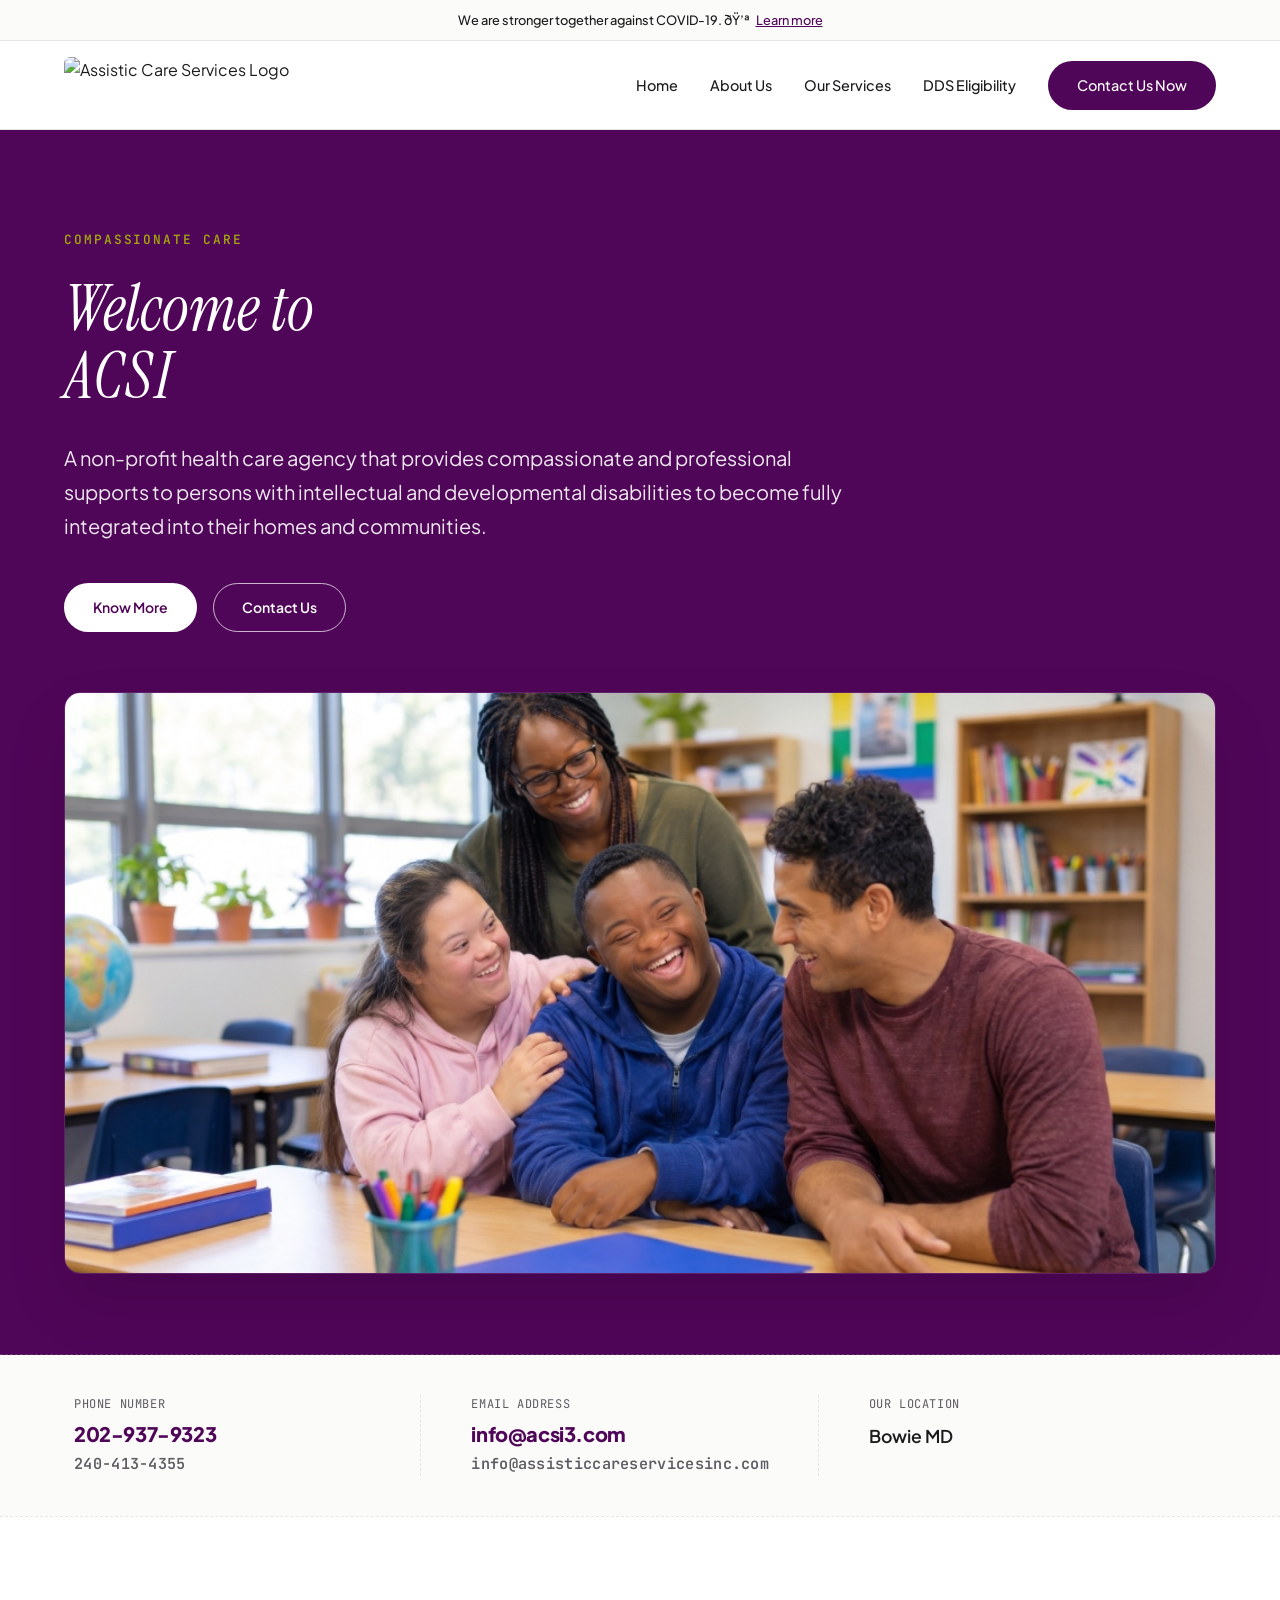
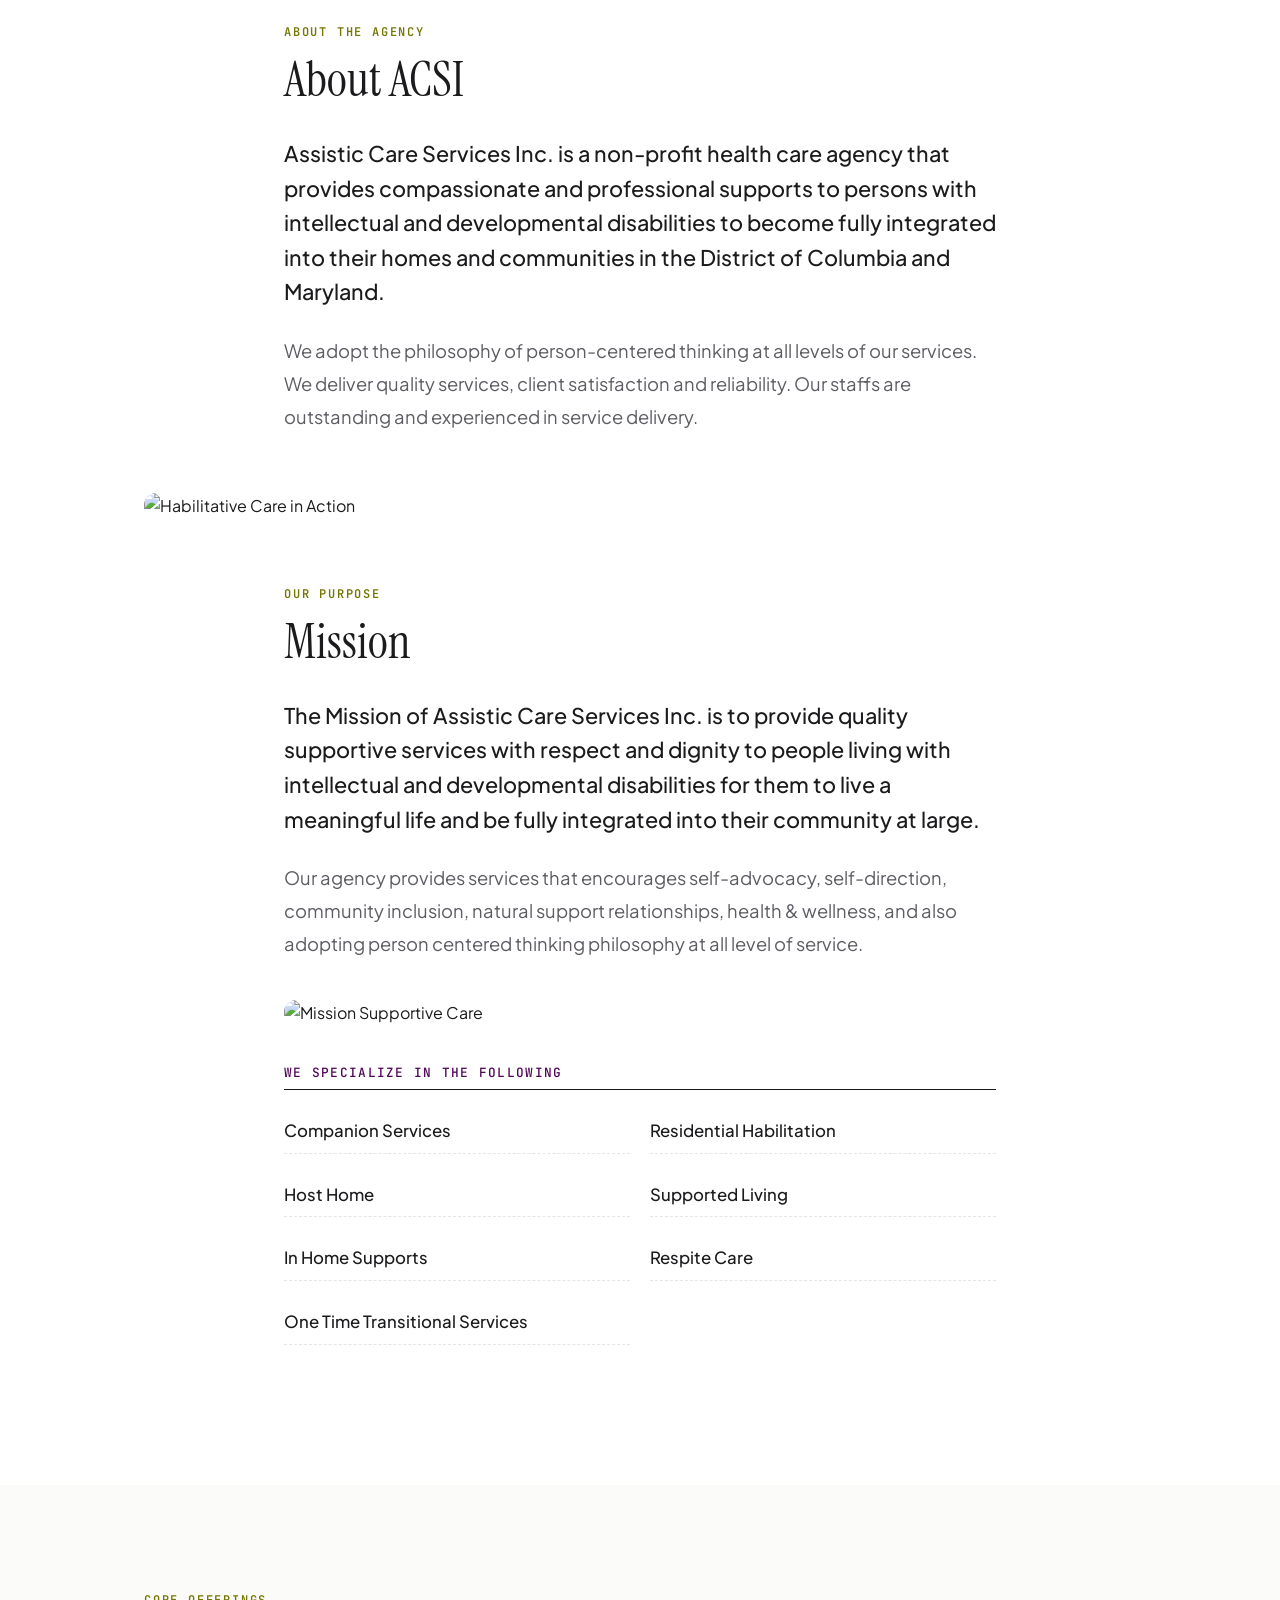
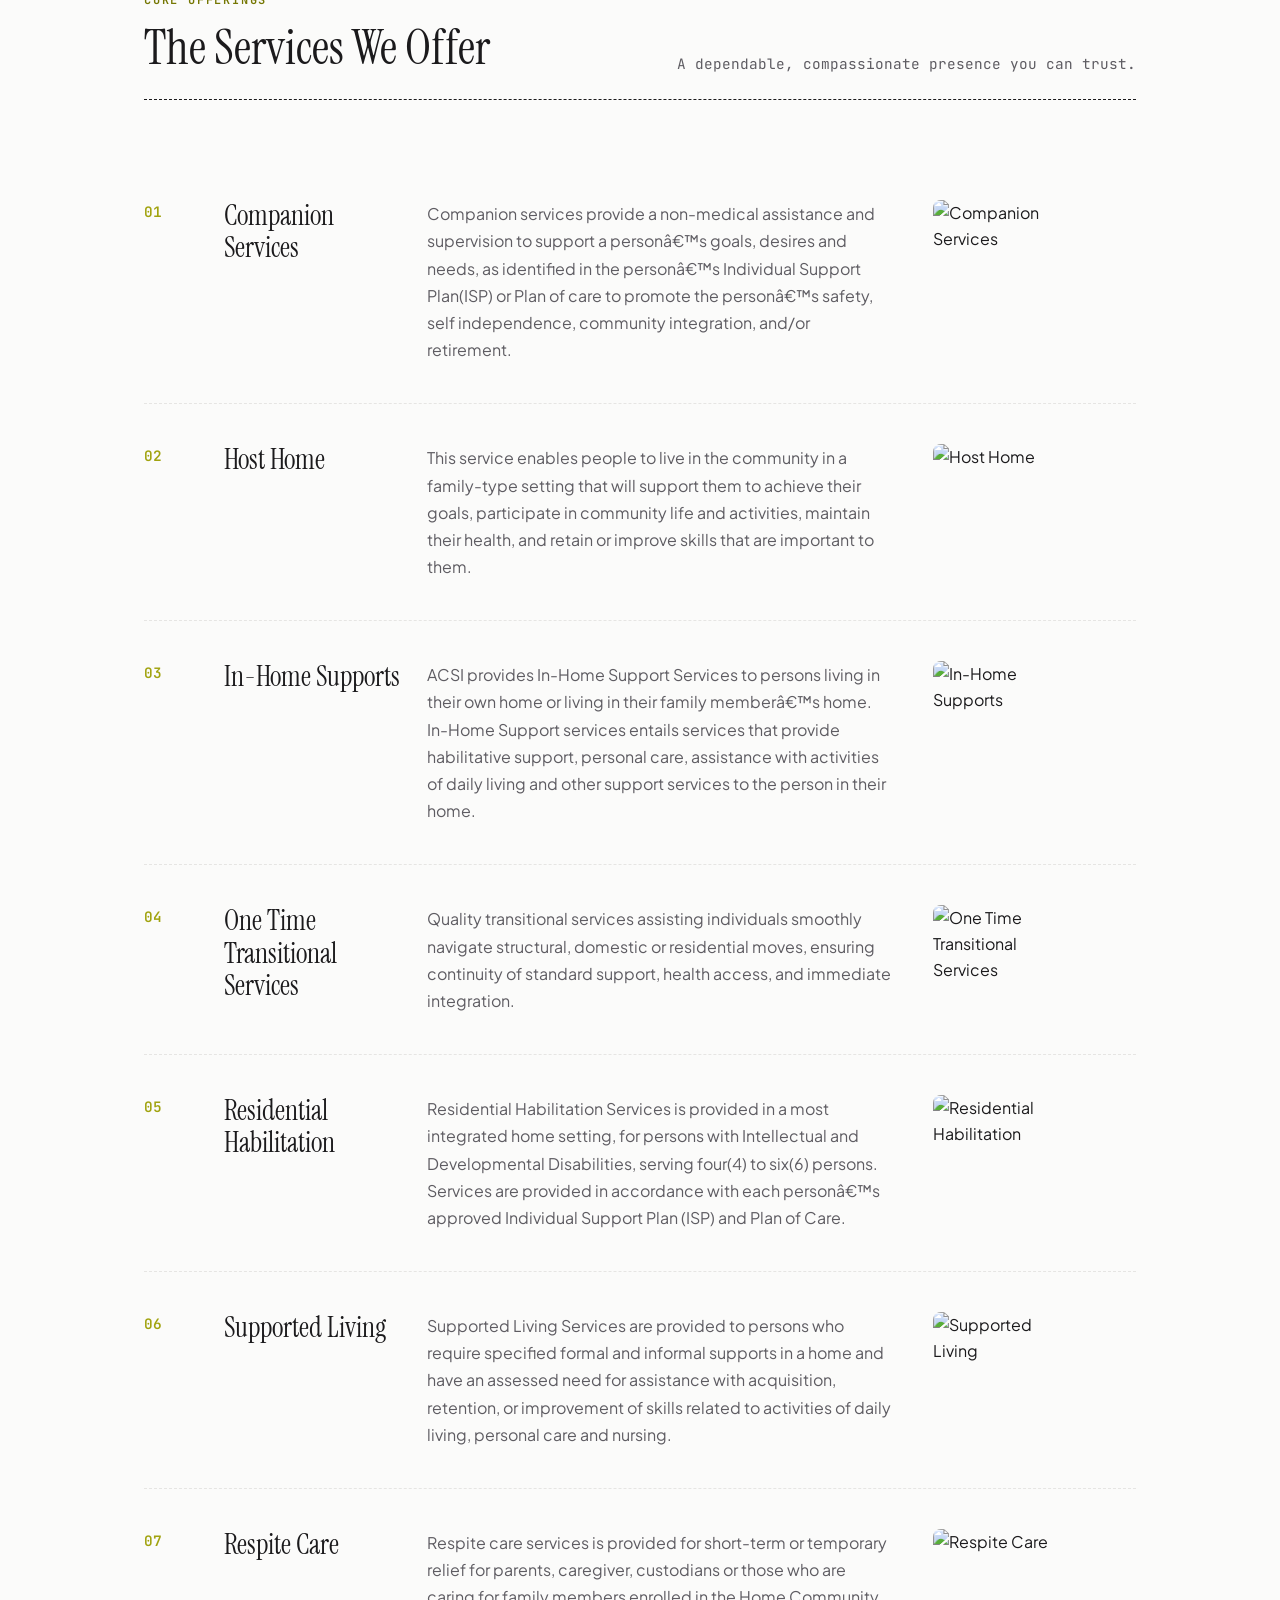
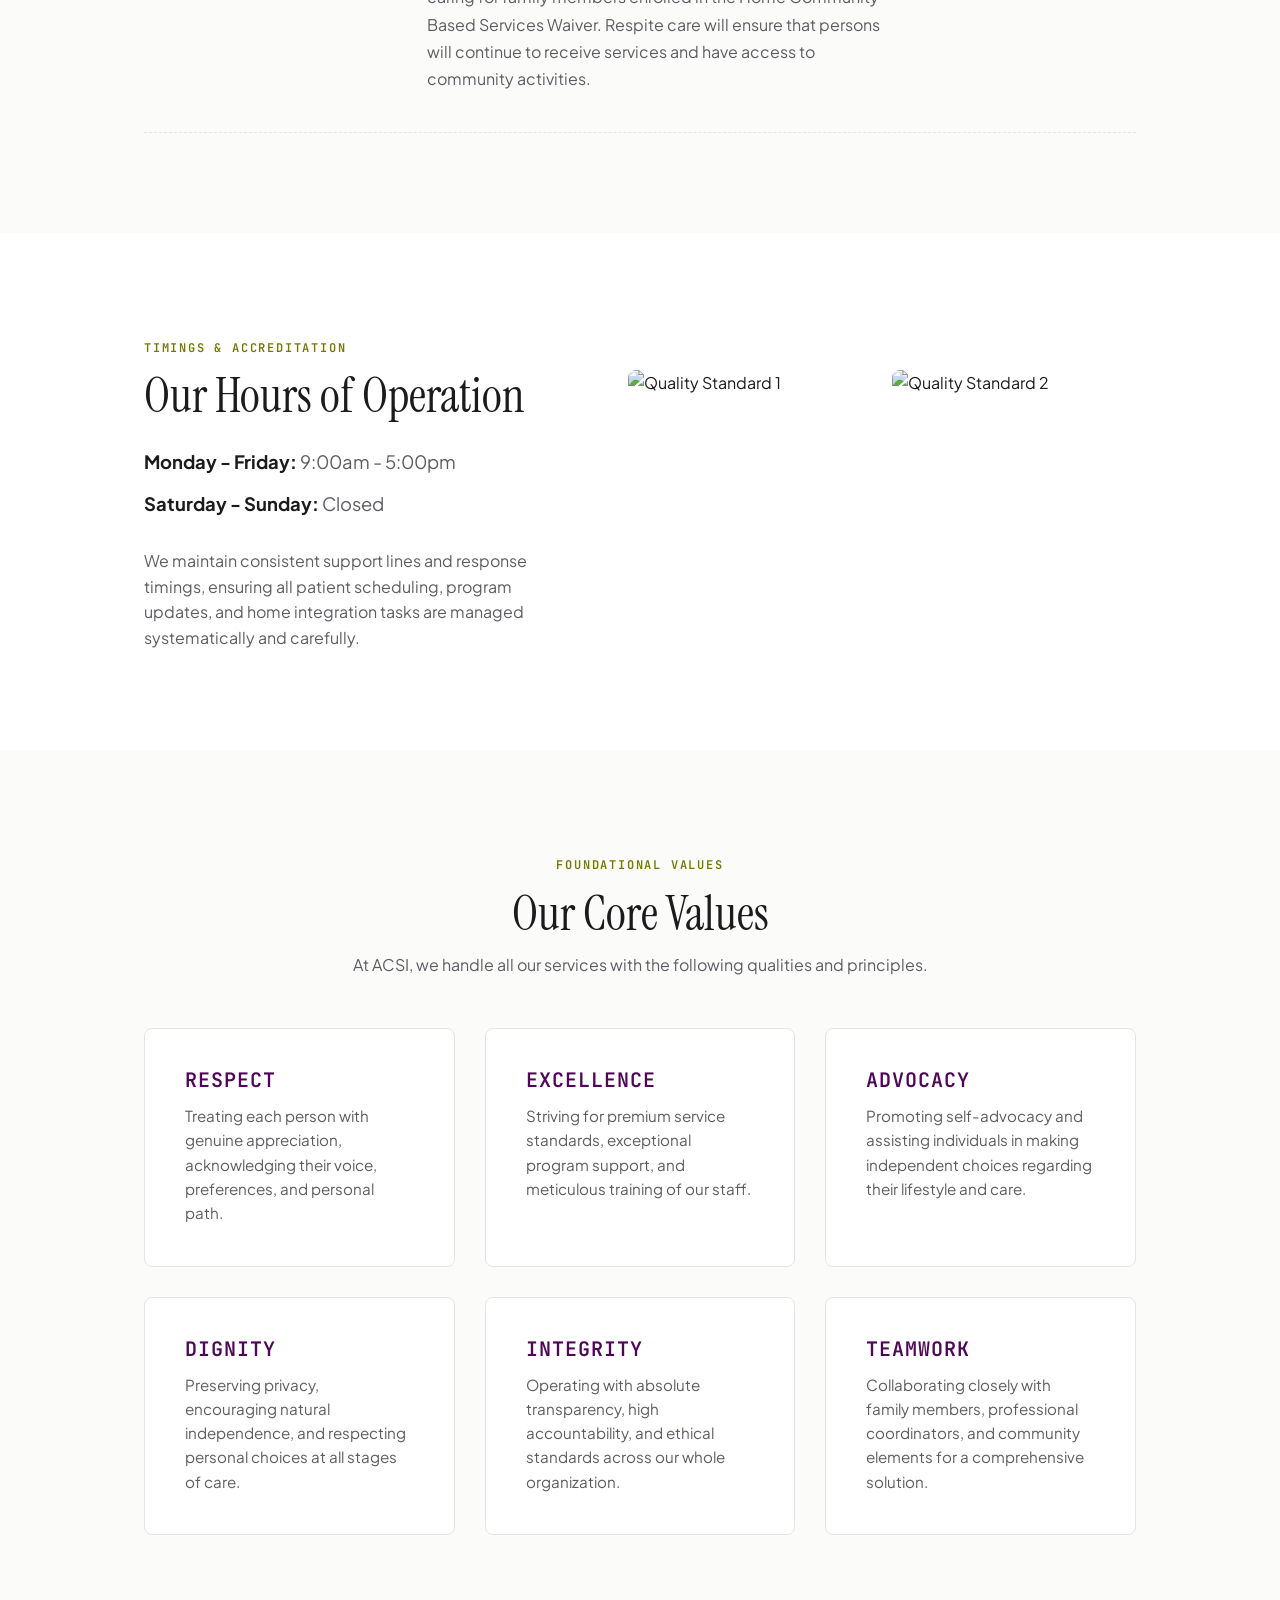
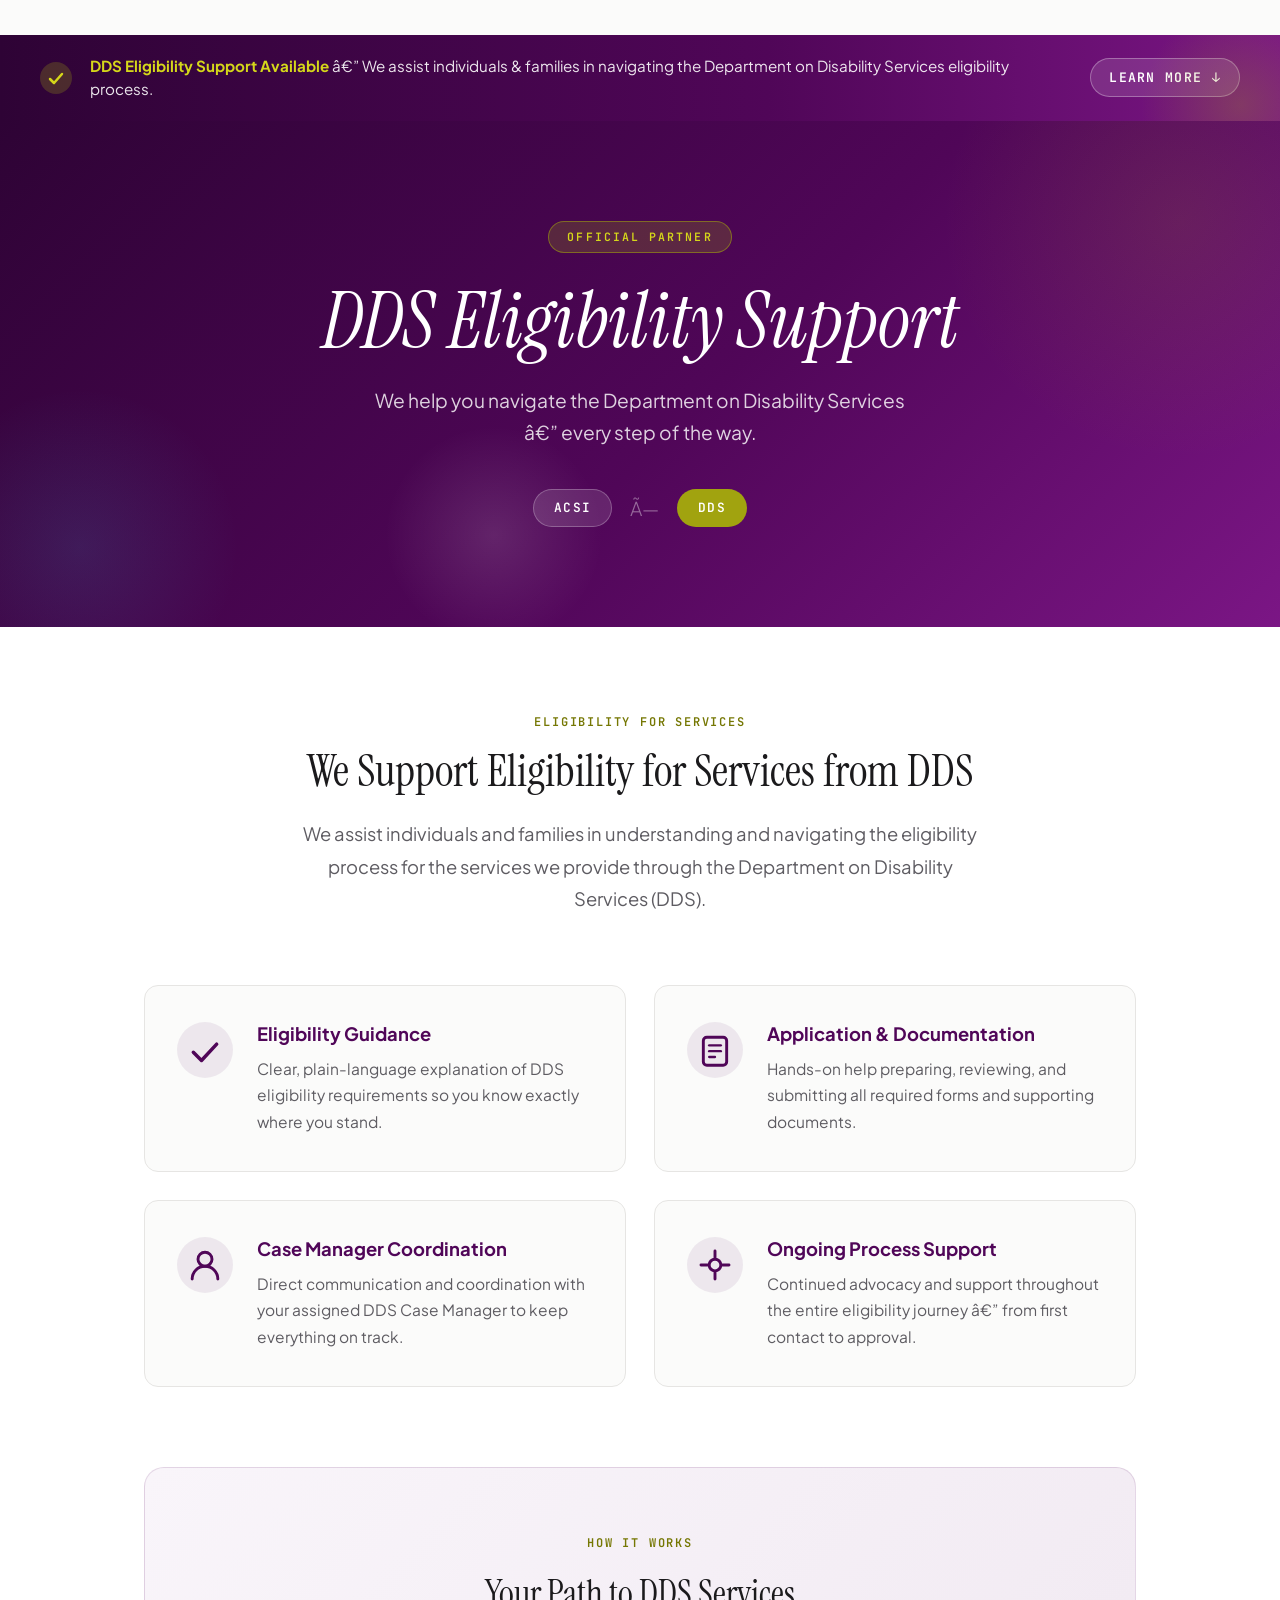
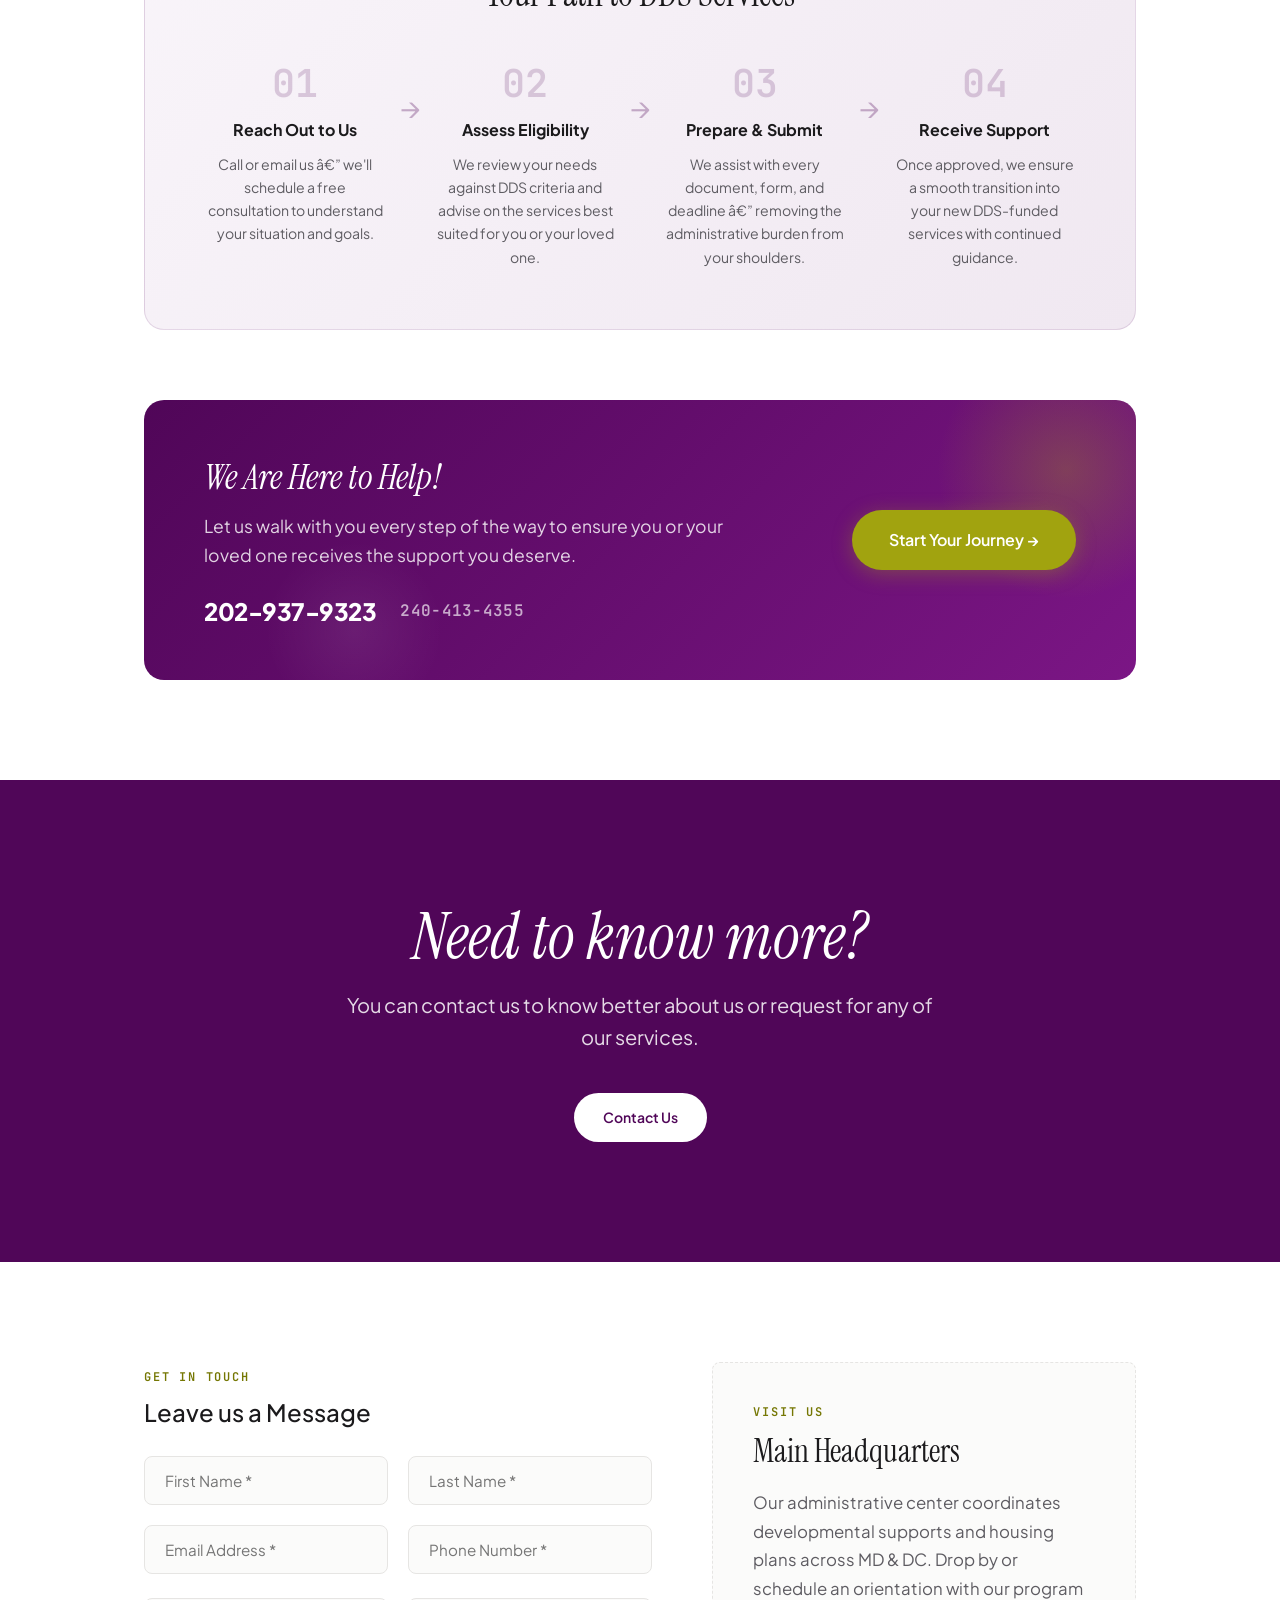
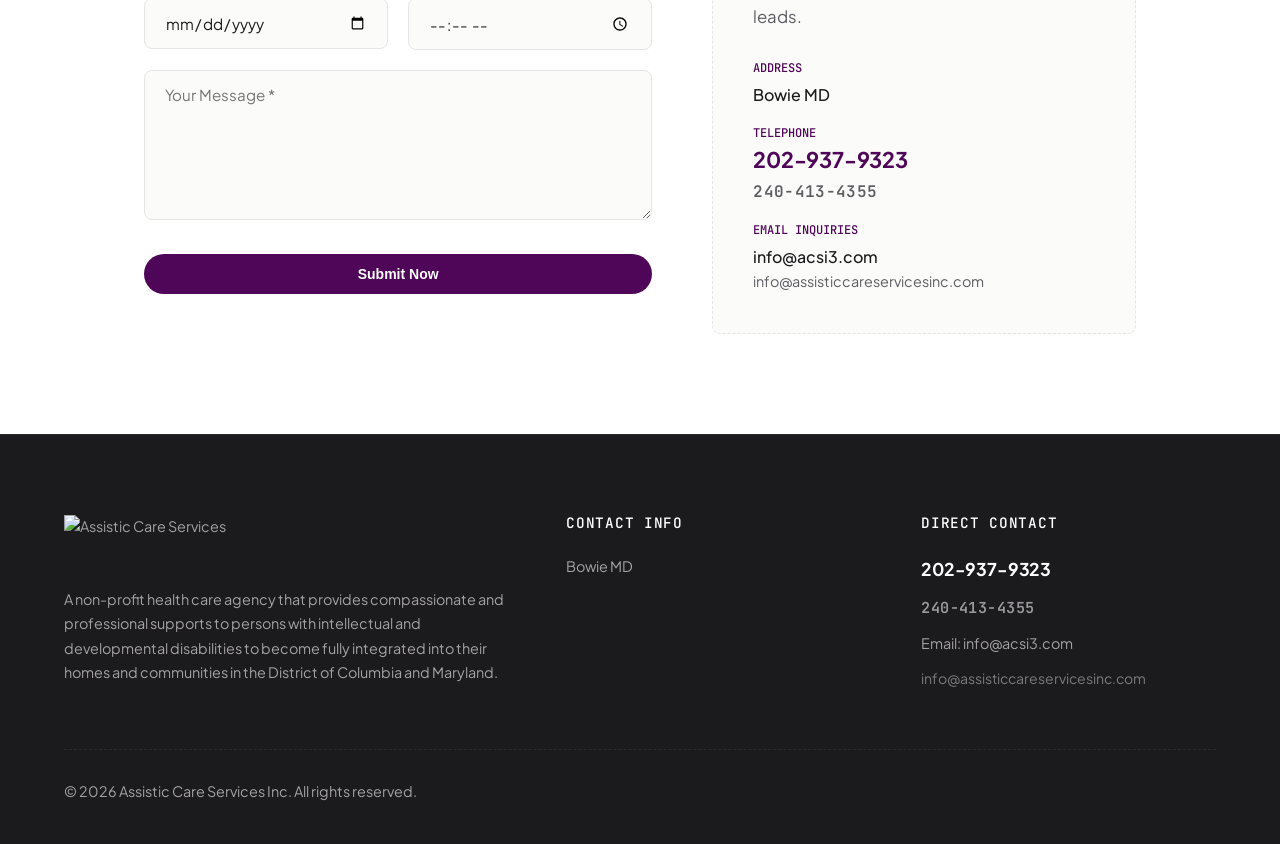
==== commit 07526402: "Set info@acsi3.com as primary email, keep original as secondary" ====
--- a/index.html
+++ b/index.html
@@ -1,4 +1,4 @@
-﻿<!DOCTYPE html>
+<!DOCTYPE html>
 <html lang="en">
 
 <head>
@@ -103,7 +103,8 @@
           <div class="info-strip-item">
             <div class="info-strip-label">Email Address</div>
             <div class="info-strip-value" style="word-break: break-all;">
-              <a href="mailto:info@assisticcareservicesinc.com">info@assisticcareservicesinc.com</a>
+              <a href="mailto:info@acsi3.com" class="phone-primary">info@acsi3.com</a>
+              <a href="mailto:info@assisticcareservicesinc.com" class="phone-secondary">info@assisticcareservicesinc.com</a>
             </div>
           </div>
           
@@ -621,6 +622,9 @@
             <div>
               <h4 style="font-family: var(--font-mono); font-size: 0.75rem; text-transform: uppercase; color: var(--color-primary); margin-bottom: 6px;">EMAIL INQUIRIES</h4>
               <p style="font-weight: 500; word-break: break-all;">
+                <a href="mailto:info@acsi3.com">info@acsi3.com</a>
+              </p>
+              <p style="word-break: break-all; color: var(--color-text-muted); font-size: 0.9rem;">
                 <a href="mailto:info@assisticcareservicesinc.com">info@assisticcareservicesinc.com</a>
               </p>
             </div>
@@ -662,7 +666,8 @@
               <li class="footer-phone-secondary-row">
                 <a href="tel:240-413-4355" class="footer-phone-secondary">240-413-4355</a>
               </li>
-              <li style="word-break: break-all;">Email: <a href="mailto:info@assisticcareservicesinc.com">info@assisticcareservicesinc.com</a></li>
+              <li style="word-break: break-all;">Email: <a href="mailto:info@acsi3.com">info@acsi3.com</a></li>
+              <li style="word-break: break-all; opacity: 0.7; font-size: 0.88rem;"><a href="mailto:info@assisticcareservicesinc.com">info@assisticcareservicesinc.com</a></li>
             </ul>
           </div>
 
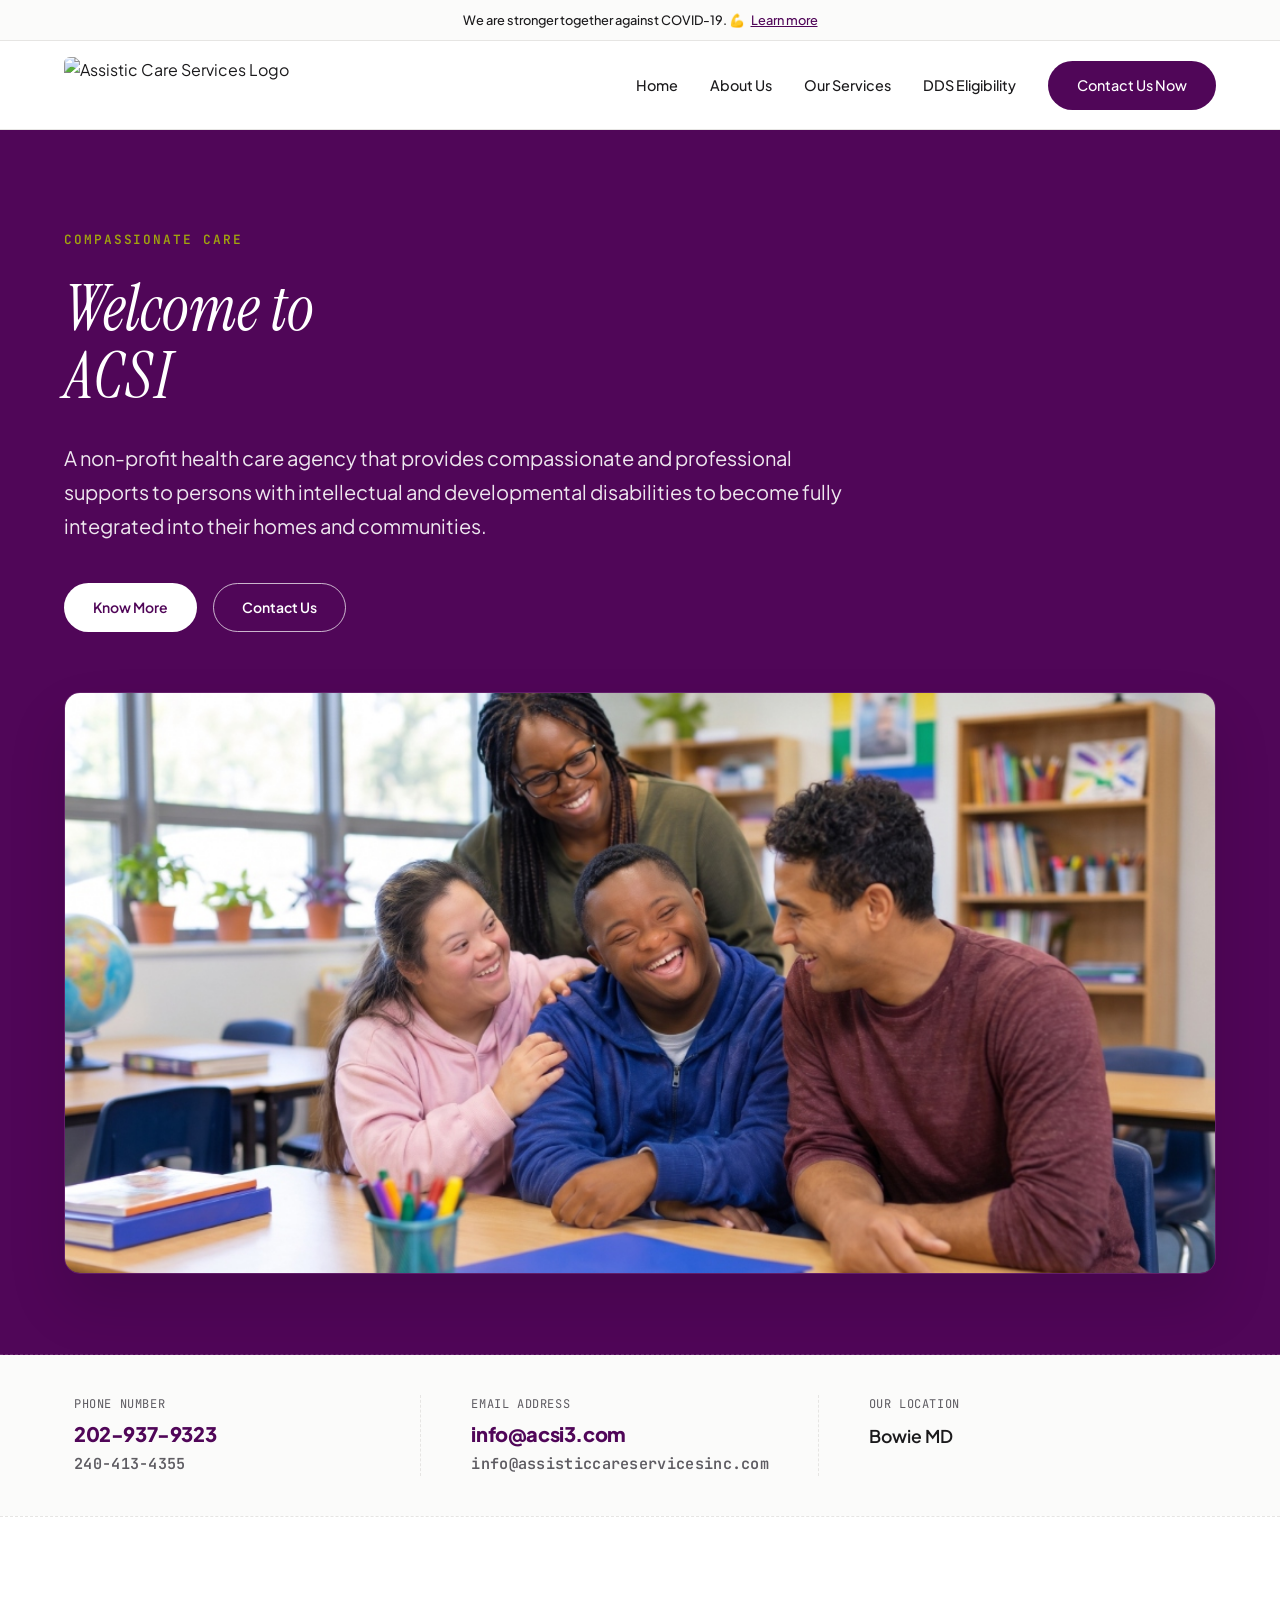
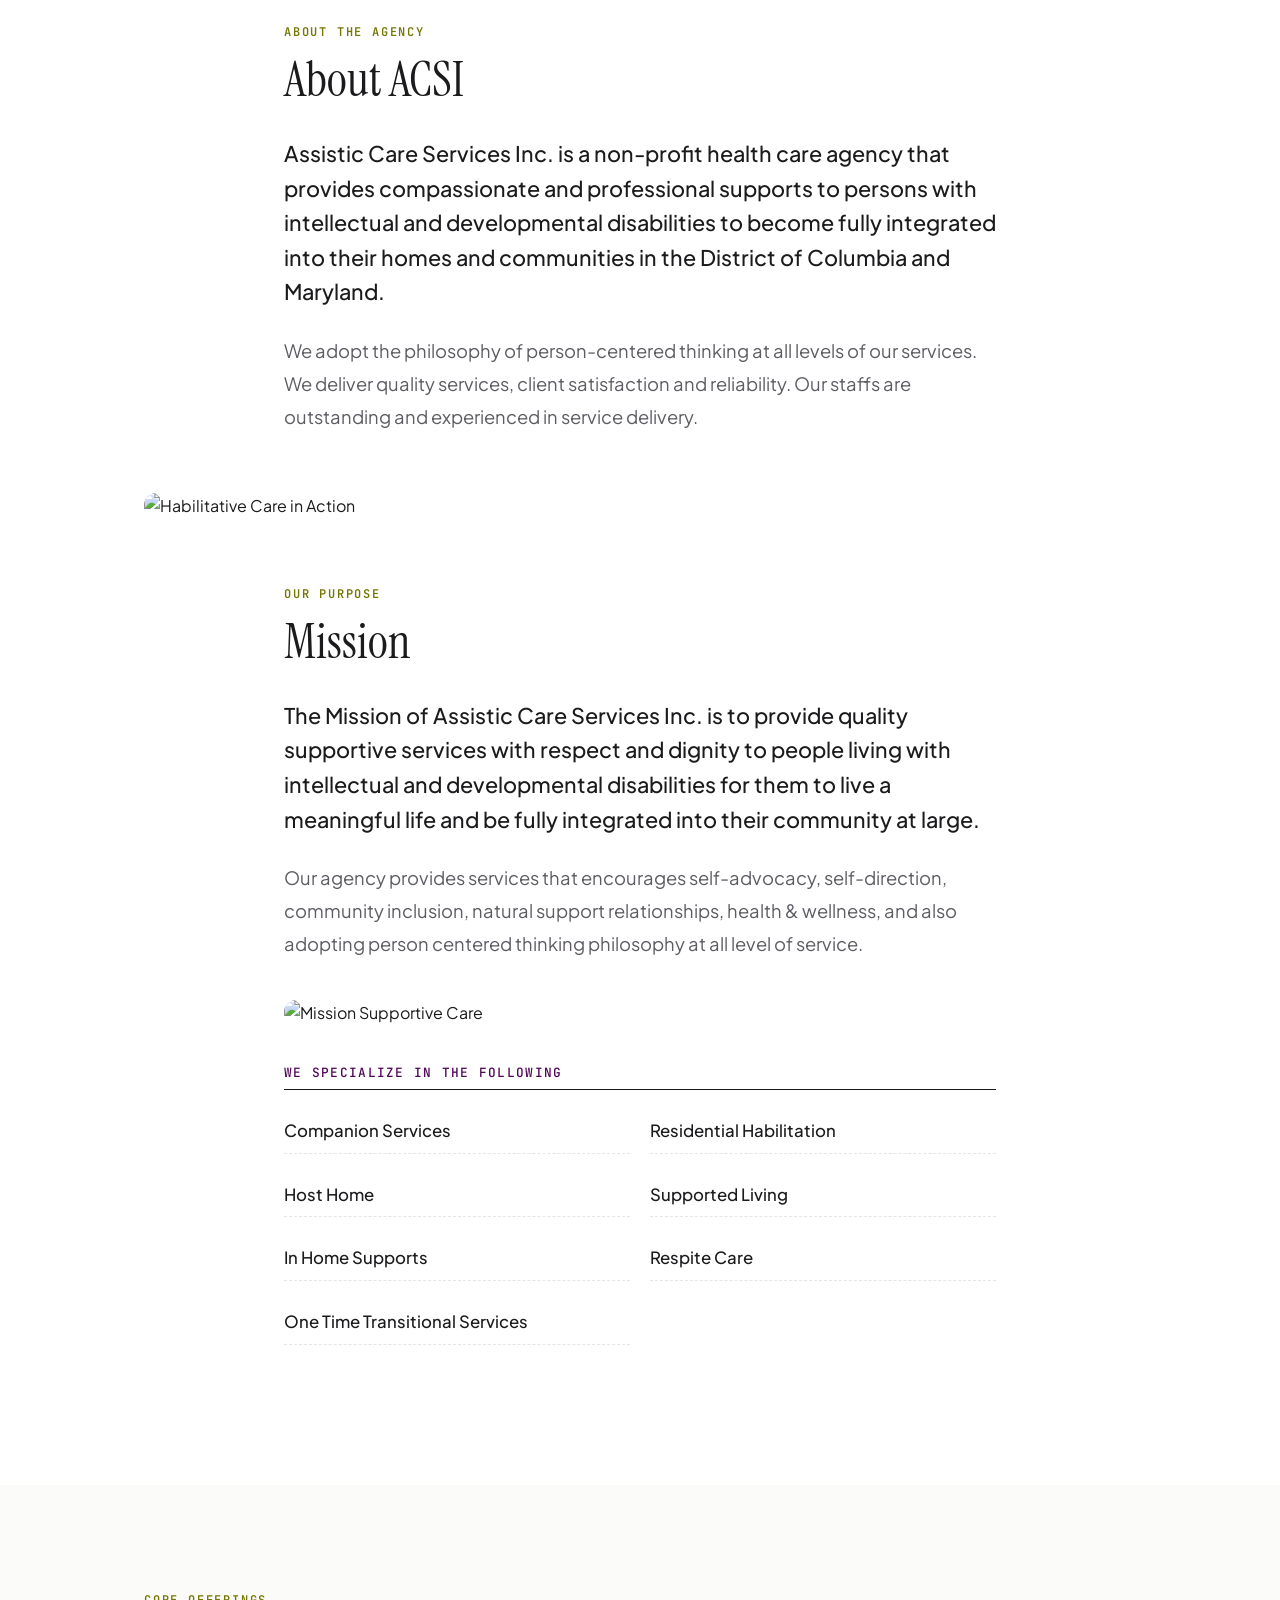
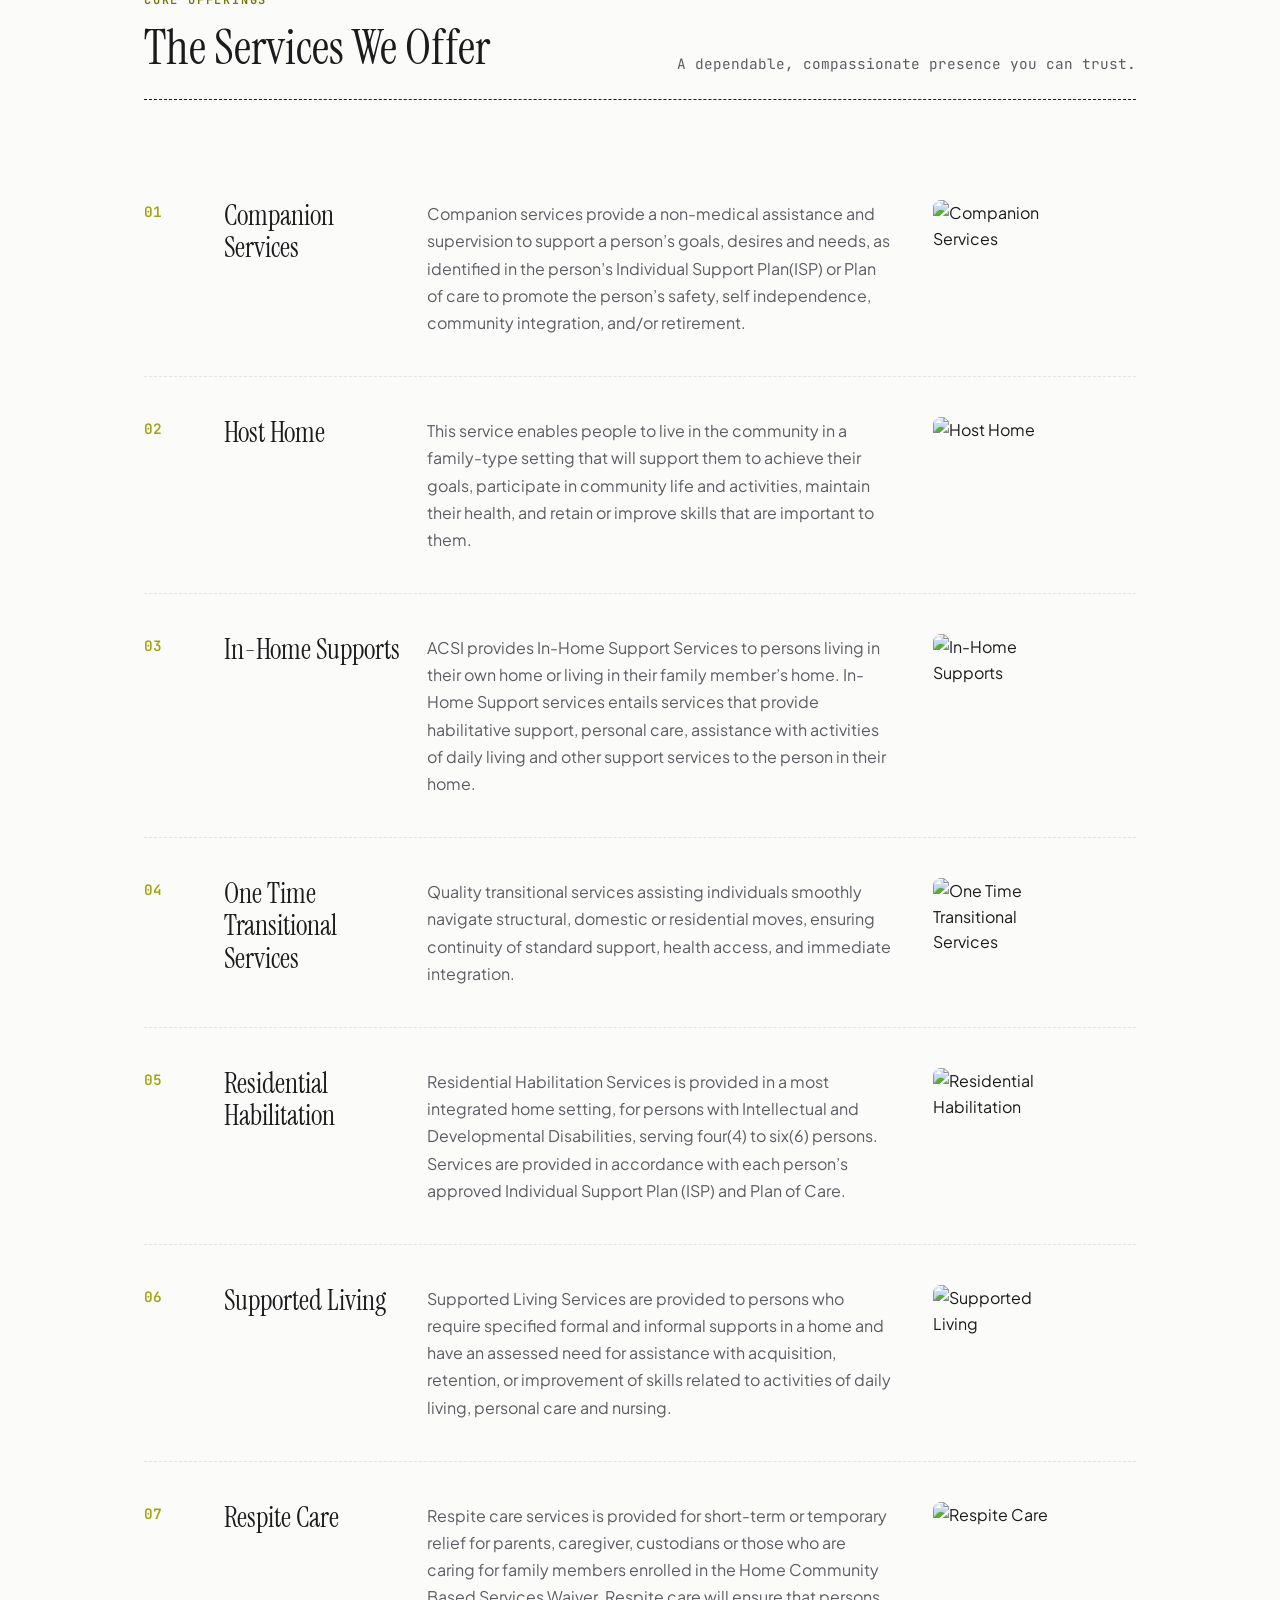
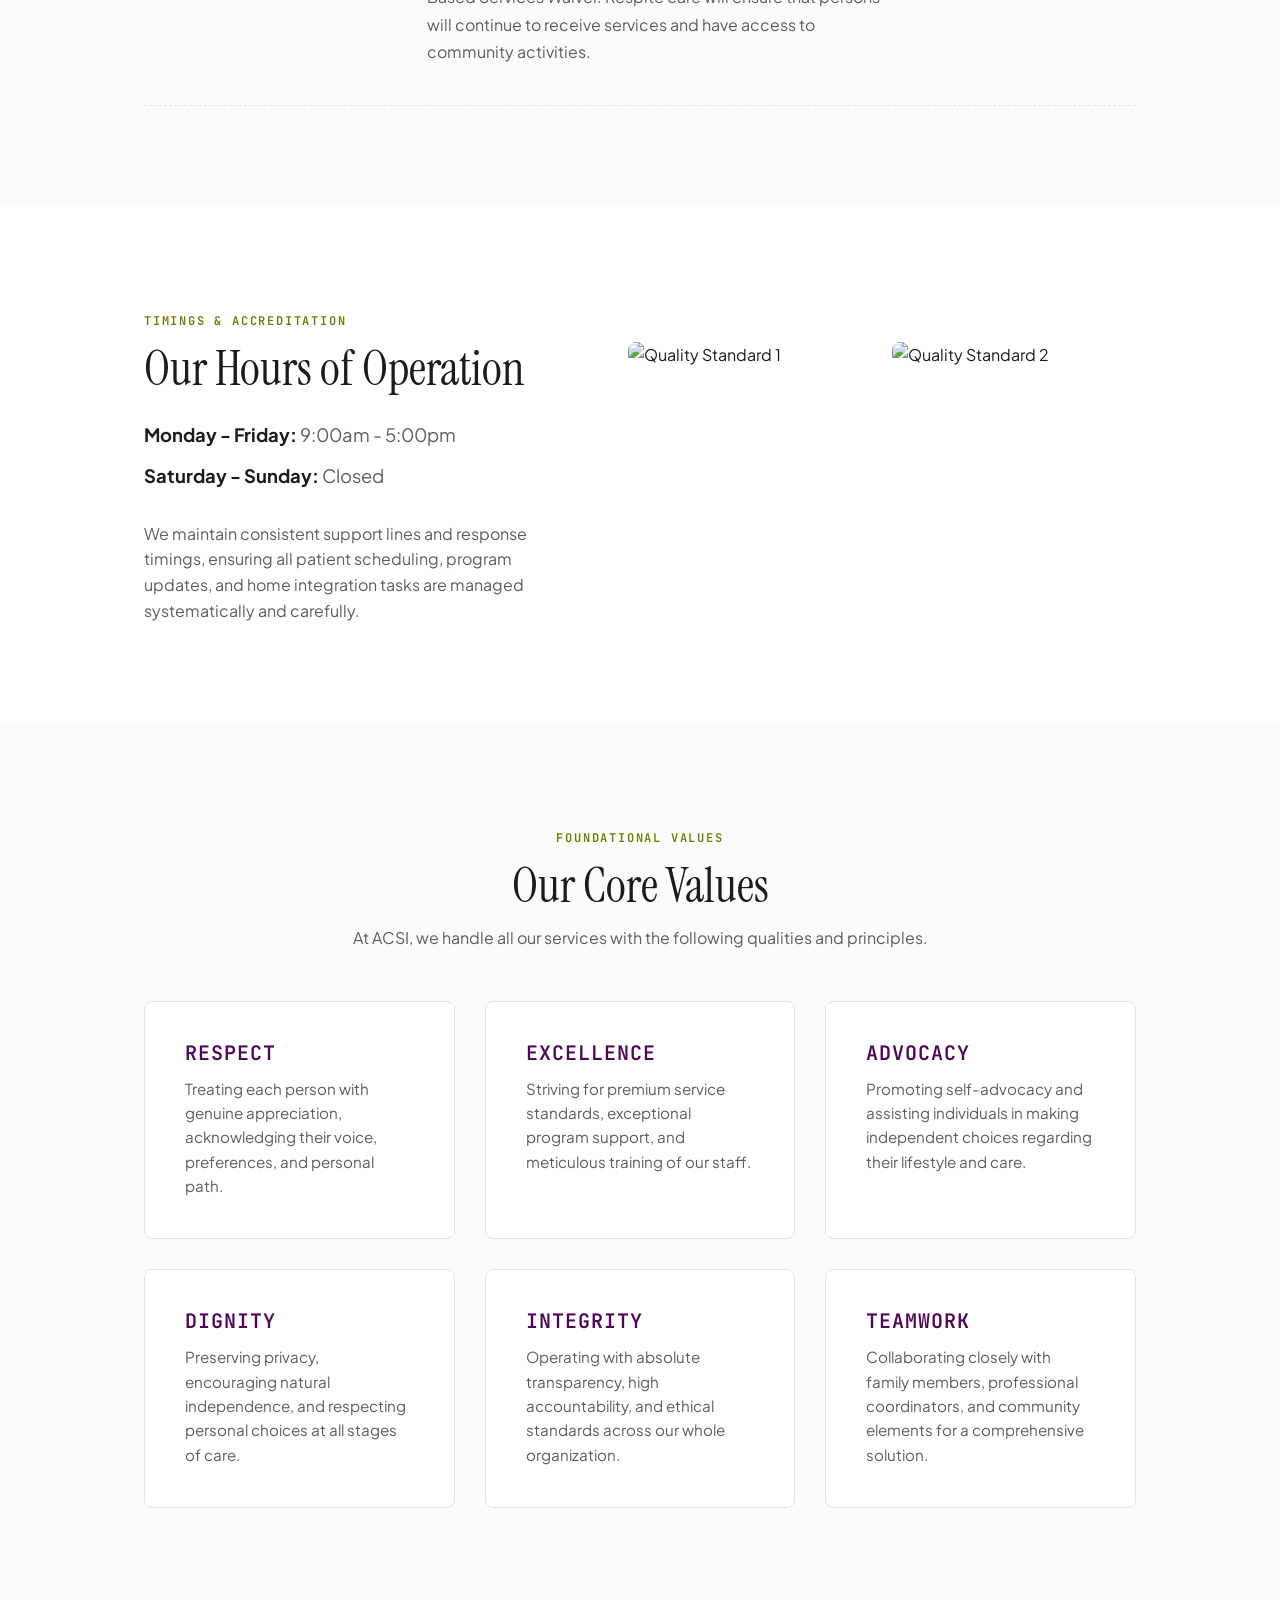
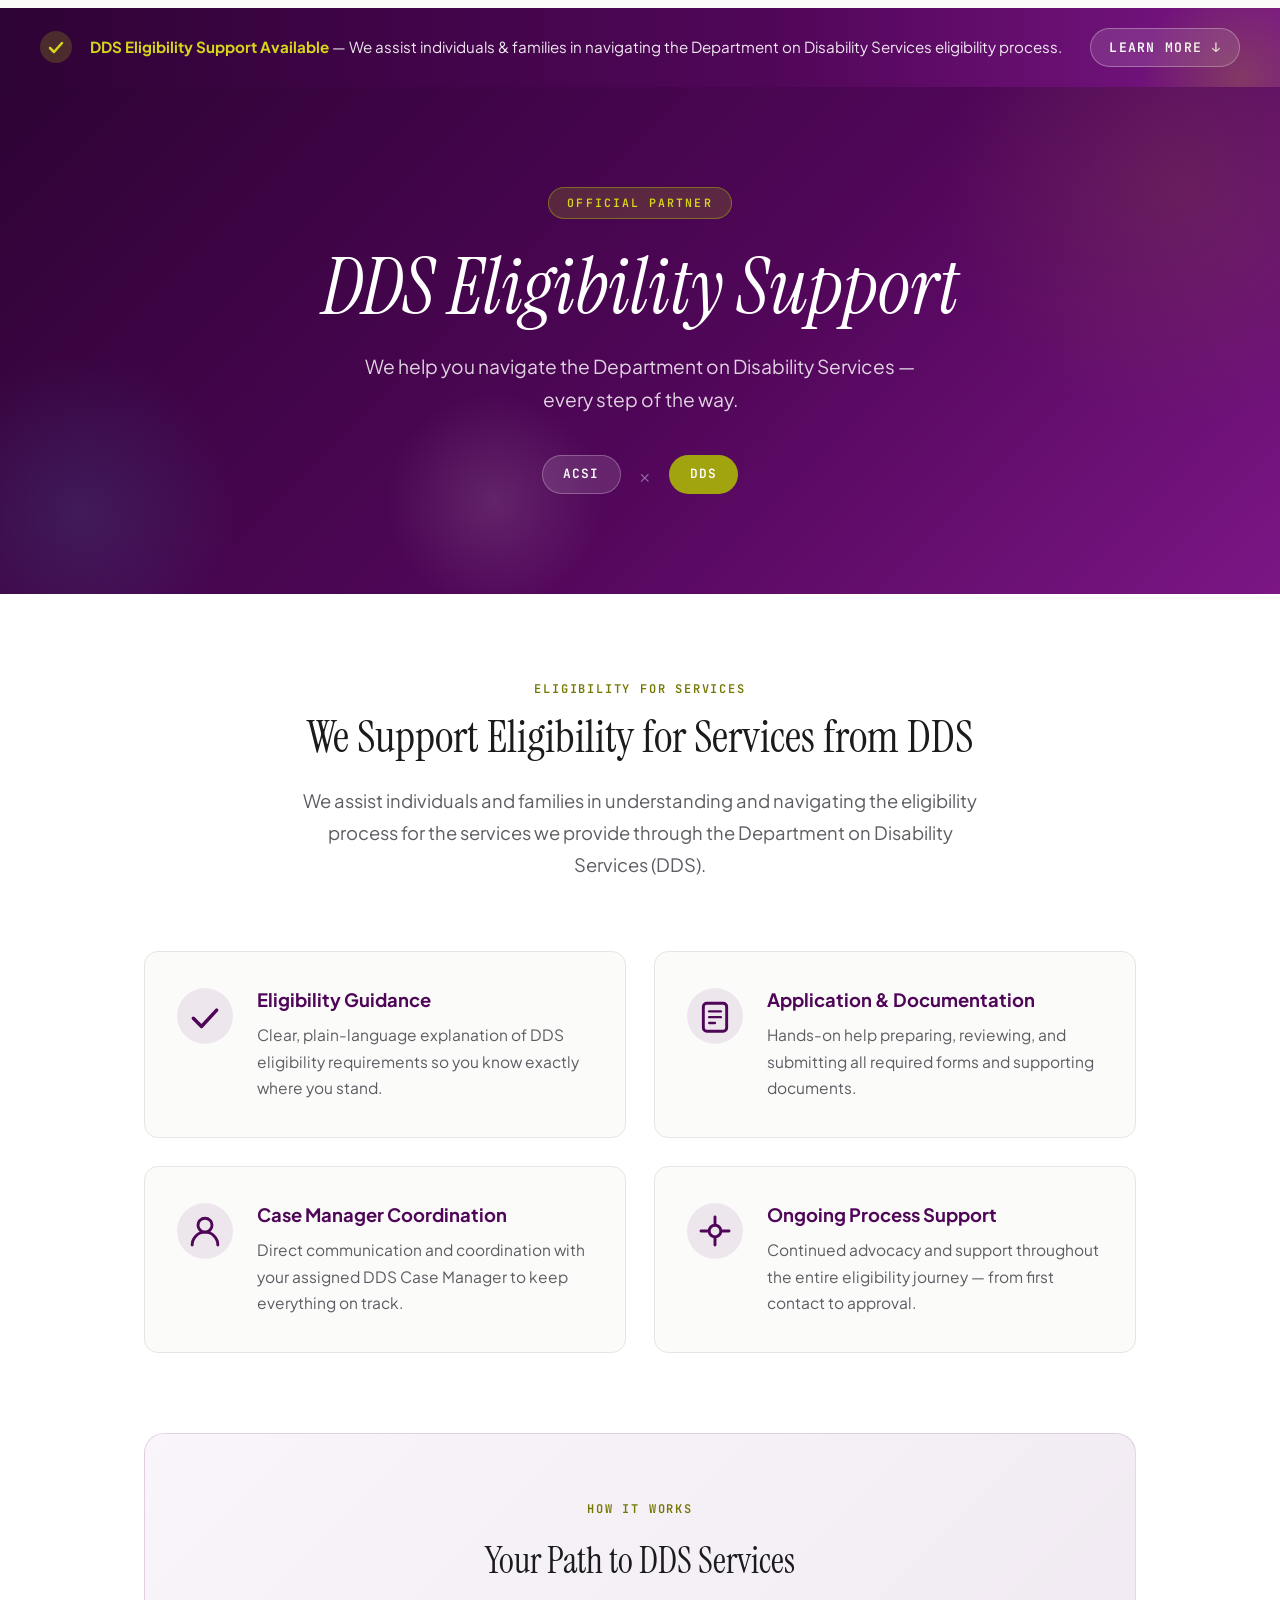
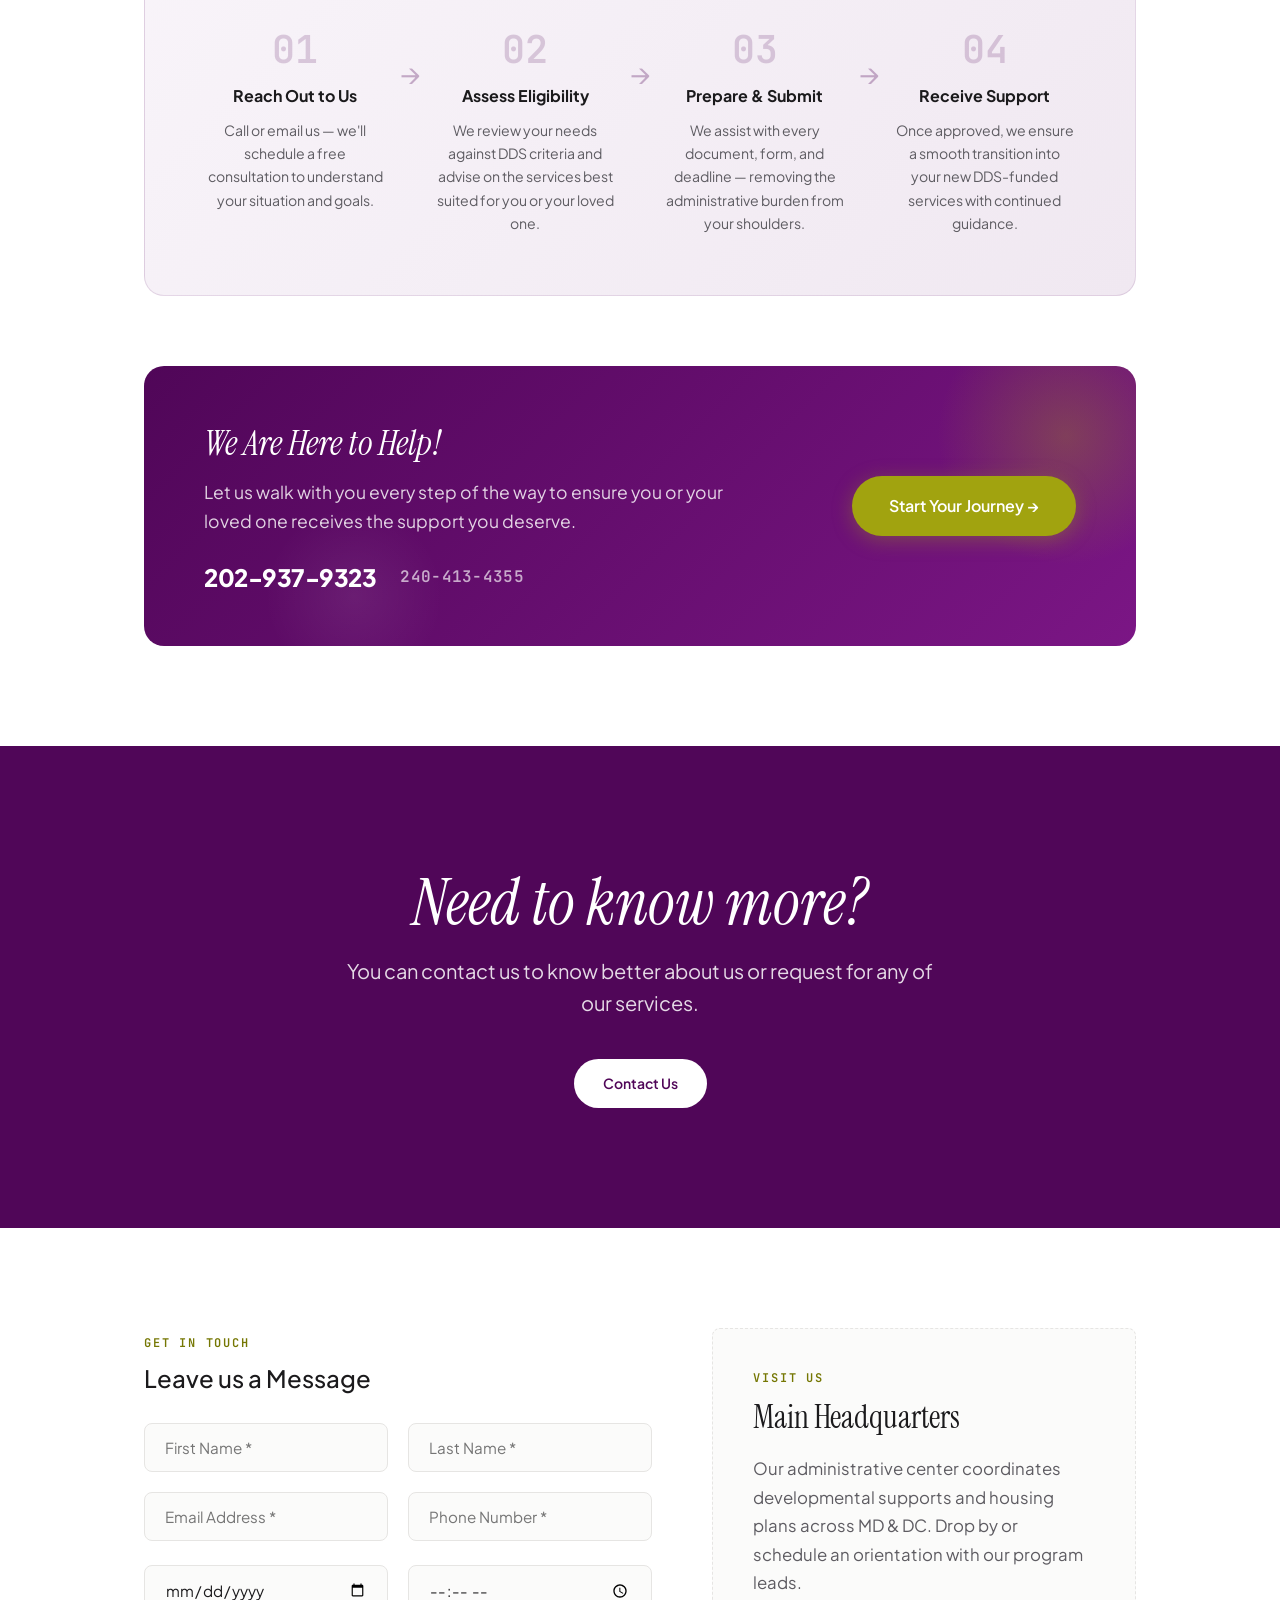
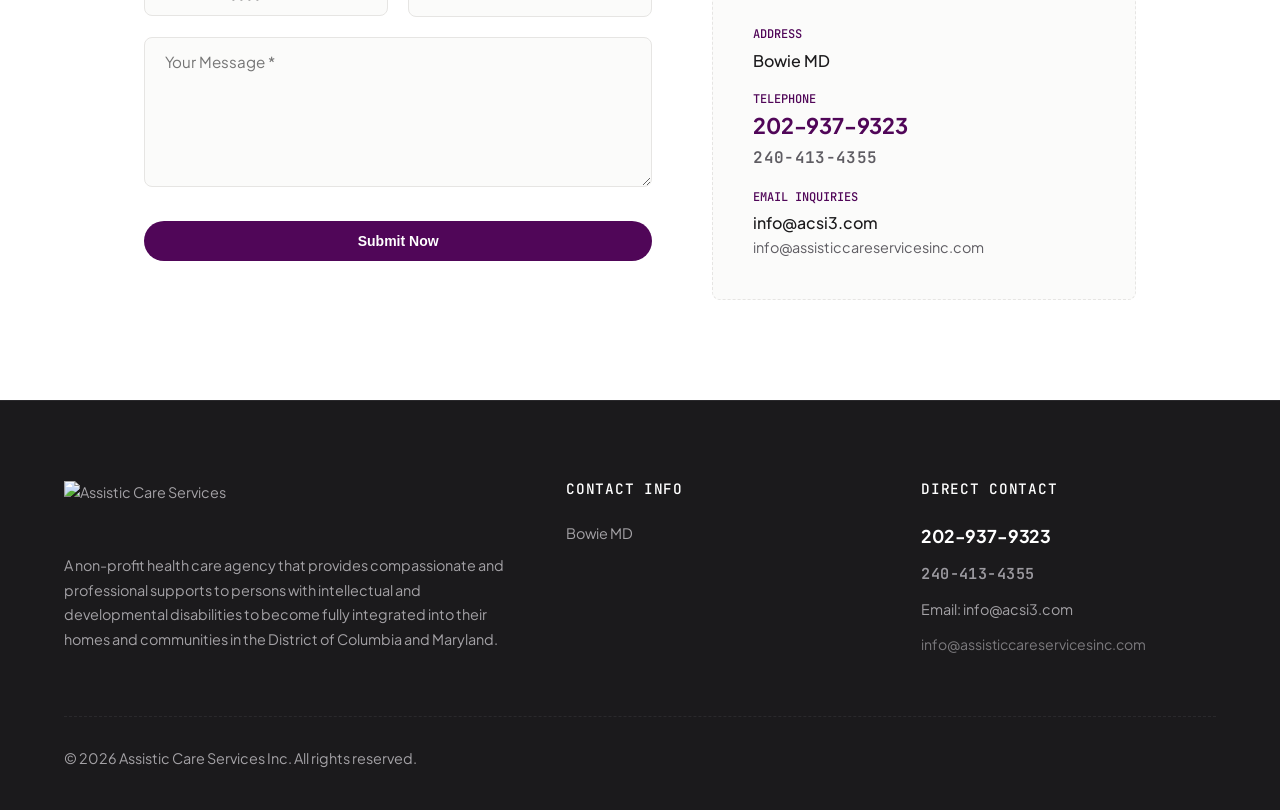
==== commit 038652c2: "fix: resolve mojibake and encoding issues on emojis and special characters" ====
--- a/index.html
+++ b/index.html
@@ -3,7 +3,7 @@
 
 <head>
   <meta charset="utf-8">
-  <title>ACSI â€“ Assistic Care Services Inc.</title>
+  <title>ACSI – Assistic Care Services Inc.</title>
   
   <!-- Stylesheets -->
   <link href="css/crescent.css?v=1.3" rel="stylesheet">
@@ -23,7 +23,7 @@
     
     <!-- Top COVID Bar -->
     <div class="covid-bar">
-      We are stronger together against COVID-19. ðŸ’ª <a href="https://www.cdc.gov/coronavirus/2019-ncov/prevent-getting-sick/prevention.html" target="_blank" rel="noopener noreferrer">Learn more</a>
+      We are stronger together against COVID-19. 💪 <a href="https://www.cdc.gov/coronavirus/2019-ncov/prevent-getting-sick/prevention.html" target="_blank" rel="noopener noreferrer">Learn more</a>
     </div>
 
     <!-- Main Header -->
@@ -198,7 +198,7 @@
               <h3>Companion Services</h3>
             </div>
             <div class="service-desc-col">
-              Companion services provide a non-medical assistance and supervision to support a personâ€™s goals, desires and needs, as identified in the personâ€™s Individual Support Plan(ISP) or Plan of care to promote the personâ€™s safety, self independence, community integration, and/or retirement.
+              Companion services provide a non-medical assistance and supervision to support a person’s goals, desires and needs, as identified in the person’s Individual Support Plan(ISP) or Plan of care to promote the person’s safety, self independence, community integration, and/or retirement.
             </div>
             <div class="service-image-col">
               <img src="images/resource/service-4.jpg" alt="Companion Services">
@@ -226,7 +226,7 @@
               <h3>In-Home Supports</h3>
             </div>
             <div class="service-desc-col">
-              ACSI provides In-Home Support Services to persons living in their own home or living in their family memberâ€™s home. In-Home Support services entails services that provide habilitative support, personal care, assistance with activities of daily living and other support services to the person in their home.
+              ACSI provides In-Home Support Services to persons living in their own home or living in their family member’s home. In-Home Support services entails services that provide habilitative support, personal care, assistance with activities of daily living and other support services to the person in their home.
             </div>
             <div class="service-image-col">
               <img src="images/resource/service-6.jpg" alt="In-Home Supports">
@@ -254,7 +254,7 @@
               <h3>Residential Habilitation</h3>
             </div>
             <div class="service-desc-col">
-              Residential Habilitation Services is provided in a most integrated home setting, for persons with Intellectual and Developmental Disabilities, serving four(4) to six(6) persons. Services are provided in accordance with each personâ€™s approved Individual Support Plan (ISP) and Plan of Care.
+              Residential Habilitation Services is provided in a most integrated home setting, for persons with Intellectual and Developmental Disabilities, serving four(4) to six(6) persons. Services are provided in accordance with each person’s approved Individual Support Plan (ISP) and Plan of Care.
             </div>
             <div class="service-image-col">
               <img src="images/resource/service-8.jpg" alt="Residential Habilitation">
@@ -367,7 +367,7 @@
           </svg>
         </div>
         <p class="dds-announce-text">
-          <strong>DDS Eligibility Support Available</strong> â€” We assist individuals &amp; families in navigating the Department on Disability Services eligibility process.
+          <strong>DDS Eligibility Support Available</strong> — We assist individuals &amp; families in navigating the Department on Disability Services eligibility process.
         </p>
         <a href="#dds-eligibility" class="dds-announce-cta">Learn More &darr;</a>
       </div>
@@ -380,10 +380,10 @@
         <div class="dds-banner-inner">
           <div class="dds-banner-badge">Official Partner</div>
           <h2 class="dds-banner-heading">DDS Eligibility Support</h2>
-          <p class="dds-banner-sub">We help you navigate the Department on Disability Services â€” every step of the way.</p>
+          <p class="dds-banner-sub">We help you navigate the Department on Disability Services — every step of the way.</p>
           <div class="dds-banner-logo-row">
             <span class="dds-org-chip">ACSI</span>
-            <span class="dds-divider-x">Ã—</span>
+            <span class="dds-divider-x">&times;</span>
             <span class="dds-org-chip dds-org-chip-accent">DDS</span>
           </div>
         </div>
@@ -462,7 +462,7 @@
               </div>
               <div class="dds-pillar-content">
                 <h4>Ongoing Process Support</h4>
-                <p>Continued advocacy and support throughout the entire eligibility journey â€” from first contact to approval.</p>
+                <p>Continued advocacy and support throughout the entire eligibility journey — from first contact to approval.</p>
               </div>
             </div>
           </div>
@@ -478,7 +478,7 @@
                 <div class="dds-step-num">01</div>
                 <div class="dds-step-body">
                   <h5>Reach Out to Us</h5>
-                  <p>Call or email us â€” we'll schedule a free consultation to understand your situation and goals.</p>
+                  <p>Call or email us — we'll schedule a free consultation to understand your situation and goals.</p>
                 </div>
               </div>
               <div class="dds-step-arrow">&#8594;</div>
@@ -494,7 +494,7 @@
                 <div class="dds-step-num">03</div>
                 <div class="dds-step-body">
                   <h5>Prepare &amp; Submit</h5>
-                  <p>We assist with every document, form, and deadline â€” removing the administrative burden from your shoulders.</p>
+                  <p>We assist with every document, form, and deadline — removing the administrative burden from your shoulders.</p>
                 </div>
               </div>
               <div class="dds-step-arrow">&#8594;</div>
@@ -740,7 +740,7 @@
     }
   </script>
 
-  <!-- Formspree Ajax SDK (Vanilla JS, CDN â€” no bundler needed) -->
+  <!-- Formspree Ajax SDK (Vanilla JS, CDN — no bundler needed) -->
   <script>
     window.formspree = window.formspree || function () { (formspree.q = formspree.q || []).push(arguments); };
     formspree('initForm', { formElement: '#contact-form', formId: 'mqperddn' });
